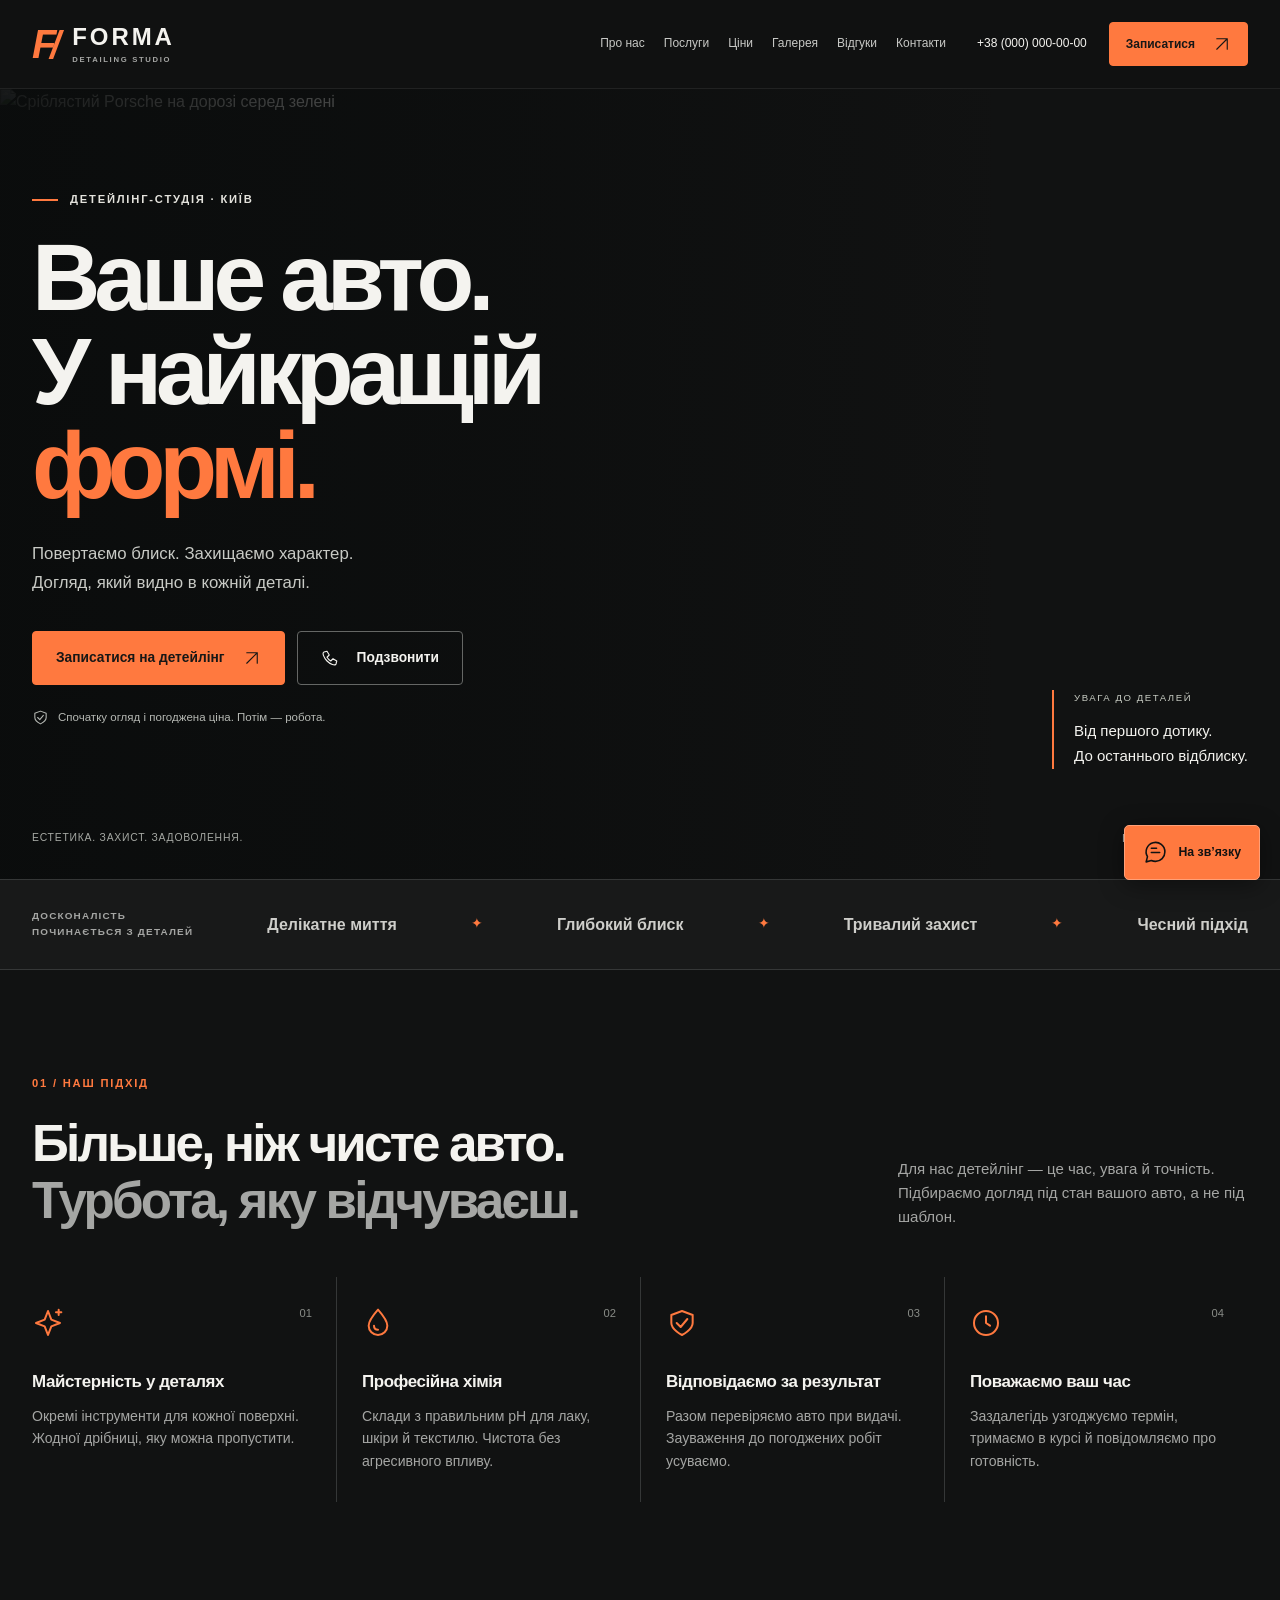
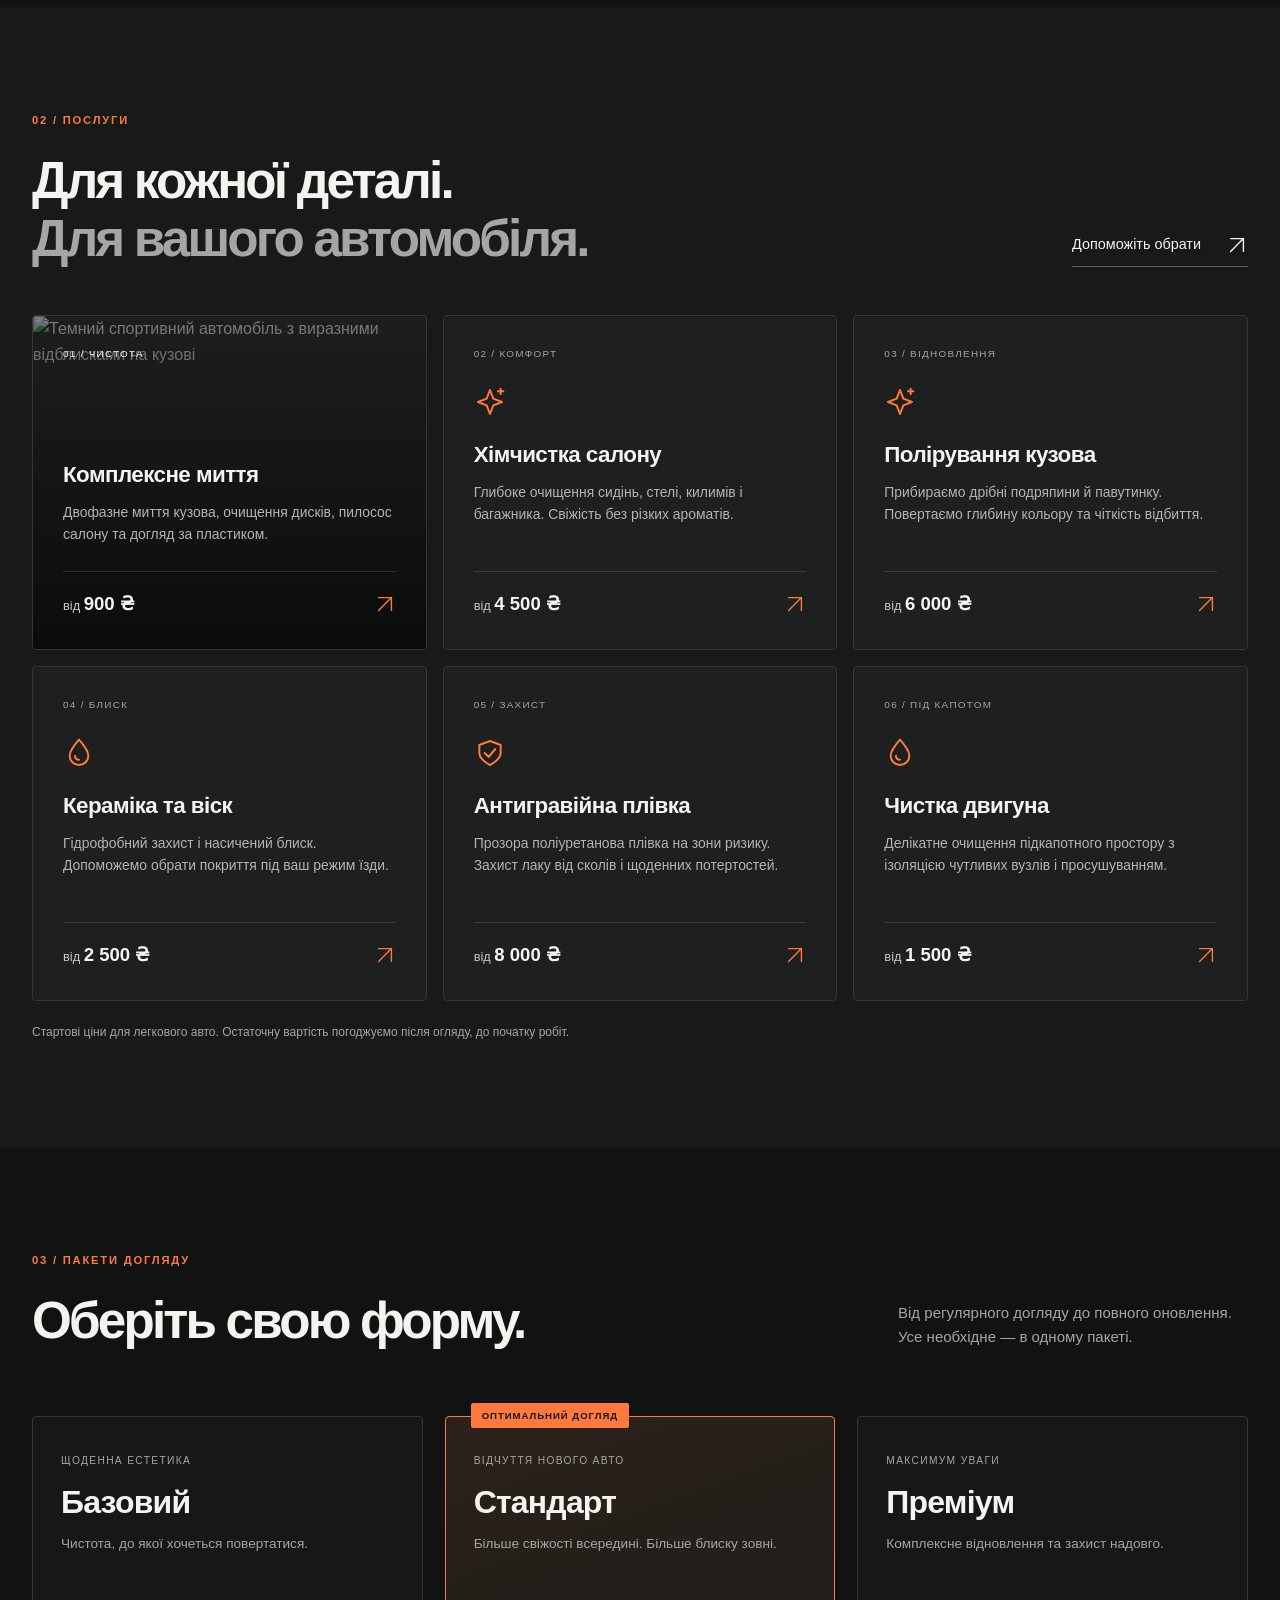
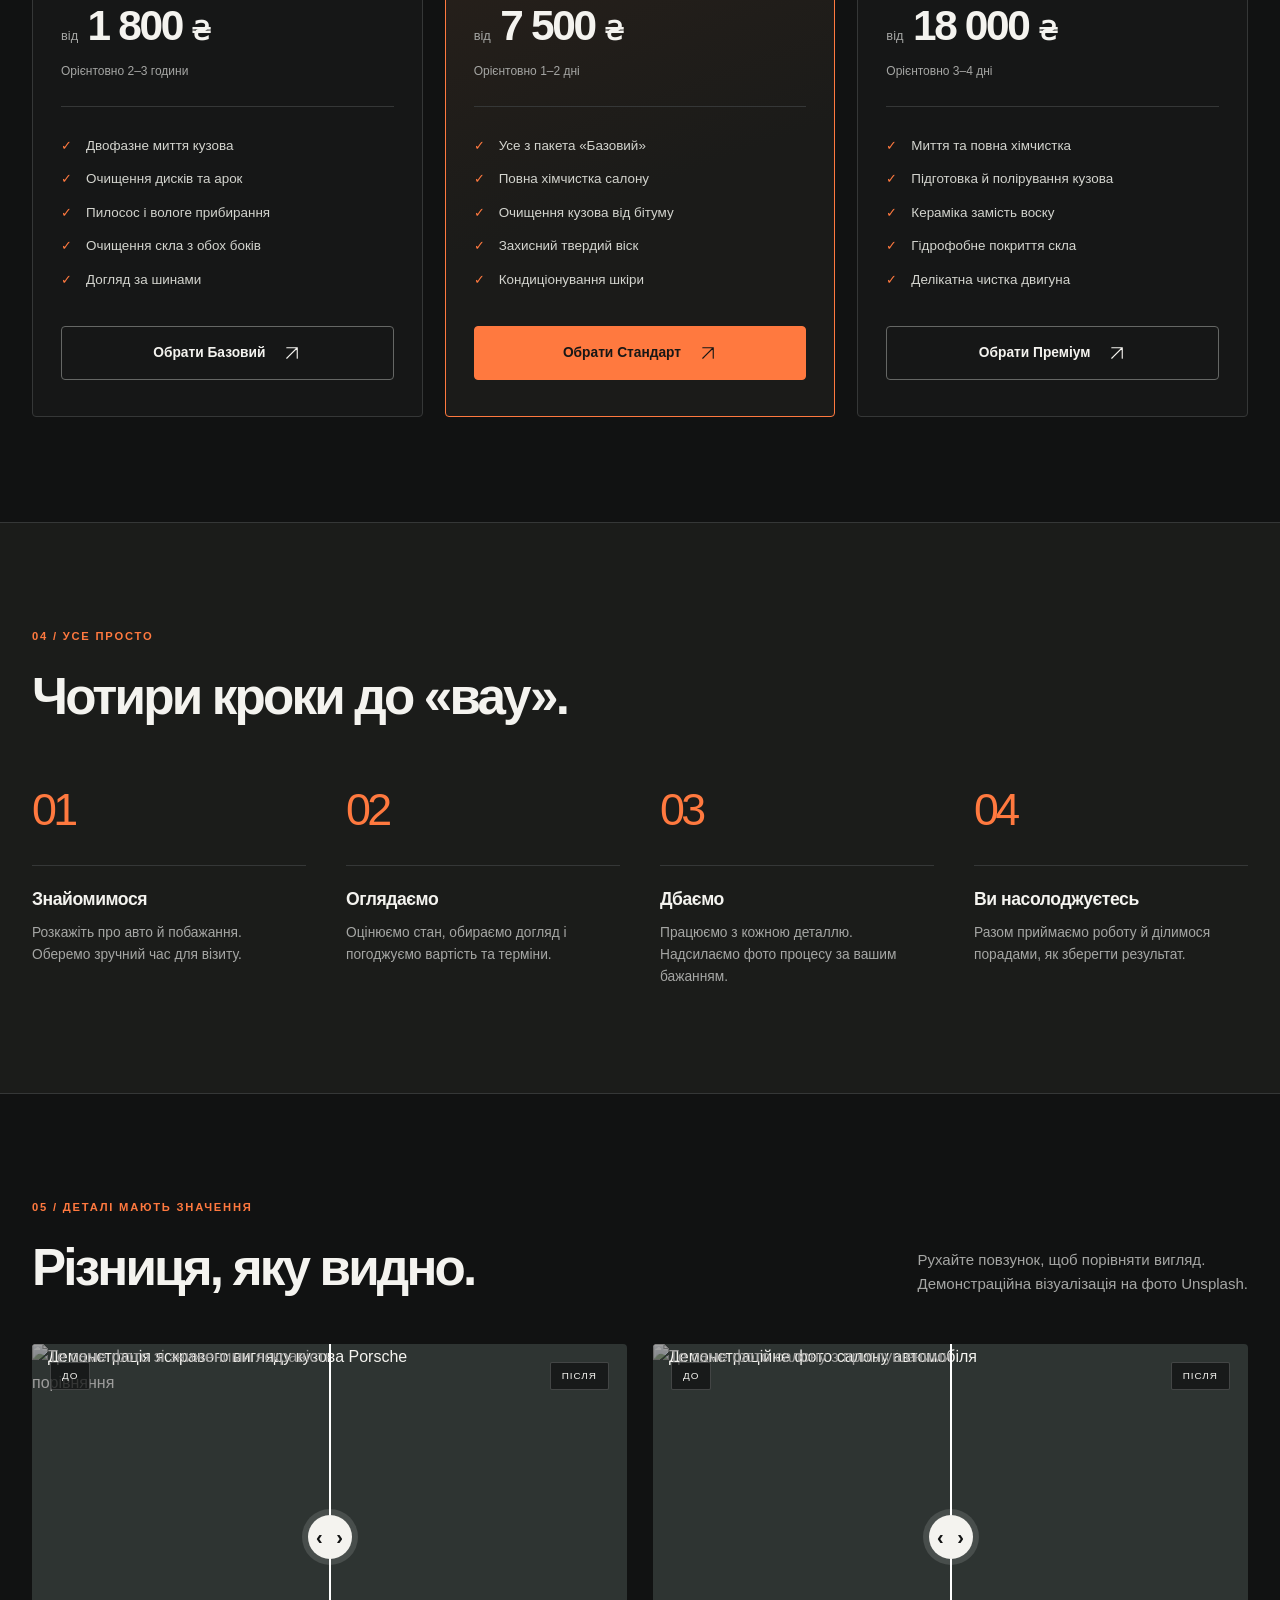
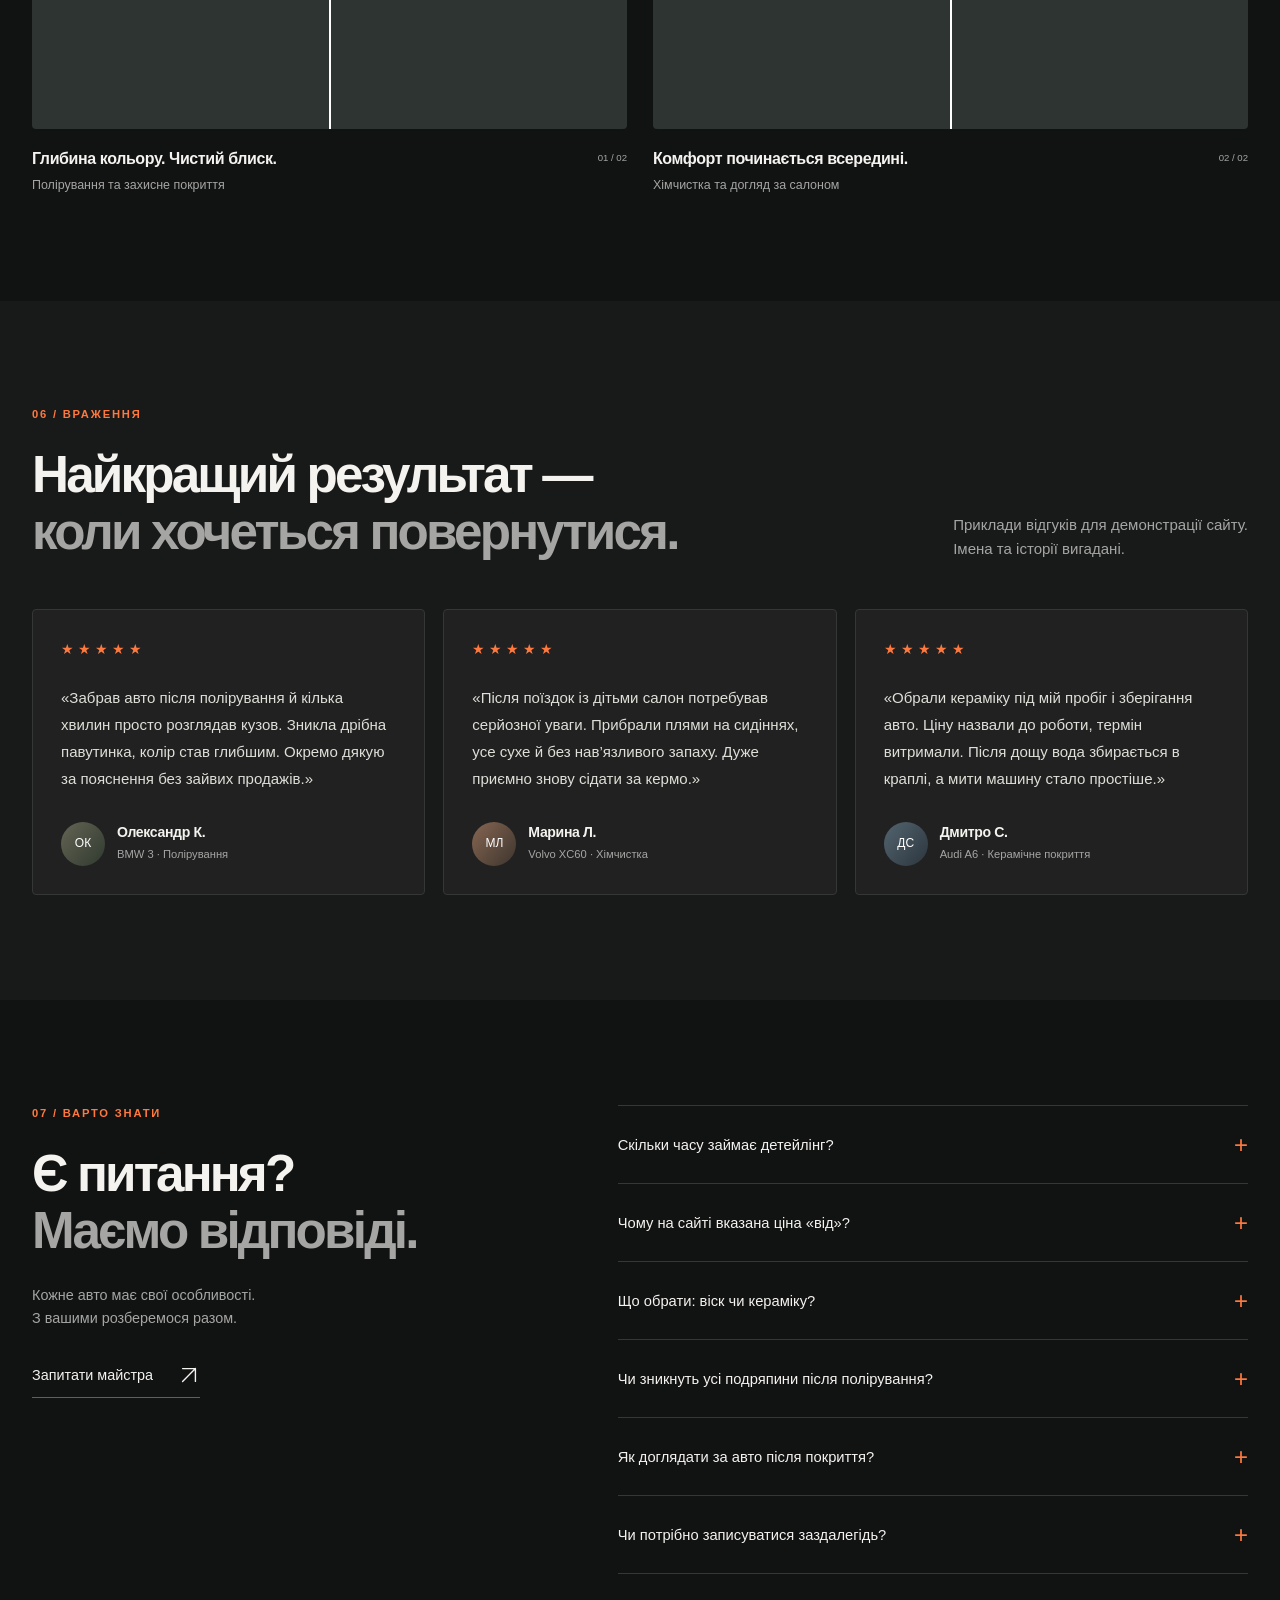
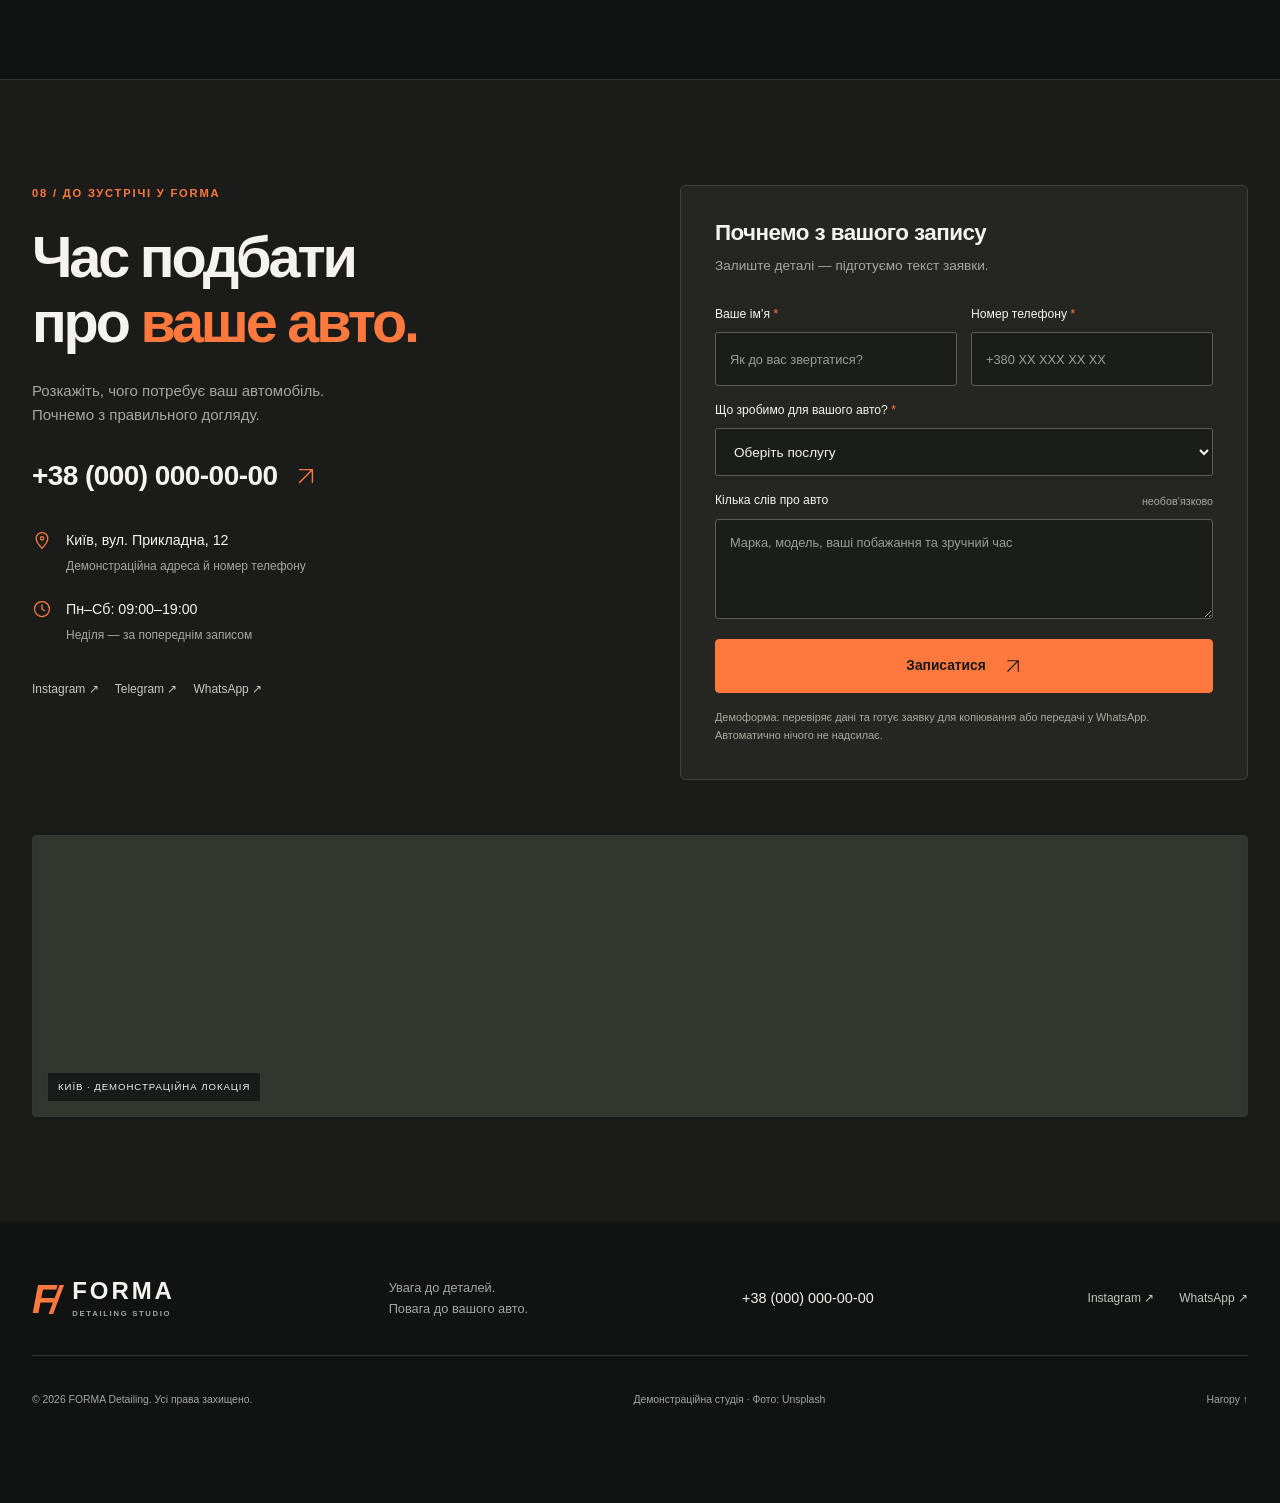
==== index.html @ 6542df84 "Add files via upload" ====
<!DOCTYPE html>
<html lang="uk">
<head>
  <meta charset="UTF-8">
  <meta name="viewport" content="width=device-width, initial-scale=1">
  <meta name="theme-color" content="#111212">
  <title>FORMA Detailing — догляд, який змінює відчуття від авто</title>
  <meta name="description" content="FORMA Detailing у Києві: комплексне миття, хімчистка, полірування, кераміка та захисна плівка. Оберіть догляд для свого авто й підготуйте заявку онлайн.">
  <meta property="og:type" content="website">
  <meta property="og:locale" content="uk_UA">
  <meta property="og:title" content="FORMA Detailing — ваше авто у найкращій формі">
  <meta property="og:description" content="Продуманий догляд. Бездоганний блиск. Детейлінг у Києві з увагою до кожної деталі.">
  <meta property="og:image" content="https://images.unsplash.com/photo-1503376780353-7e6692767b70?auto=format&fit=crop&w=1200&q=85">
  <meta property="og:image:alt" content="Спортивний автомобіль Porsche">
  <link rel="icon" href="data:image/svg+xml,%3Csvg xmlns='http://www.w3.org/2000/svg' viewBox='0 0 64 64'%3E%3Crect width='64' height='64' rx='12' fill='%23111212'/%3E%3Cpath d='M18 48V16h31v8H27v6h18v8H27v10z' fill='%23ff743d'/%3E%3C/svg%3E">
  <link rel="preconnect" href="https://images.unsplash.com">
  <link rel="stylesheet" href="style.css">
  <script src="script.js" defer></script>
</head>
<body>
  <a class="skip-link" href="#main">Перейти до вмісту</a>
  <svg class="icon-library" xmlns="http://www.w3.org/2000/svg" aria-hidden="true"><defs>
    <symbol id="i-arrow" viewBox="0 0 24 24"><path d="M5 19 19 5M5 5h14v14"/></symbol>
    <symbol id="i-phone" viewBox="0 0 24 24"><path d="m8 3 3 5-3 3a15 15 0 0 0 5 5l3-3 5 3-1 4c-1 3-8 0-12-4S1 5 4 4z"/></symbol>
    <symbol id="i-shield" viewBox="0 0 24 24"><path d="m12 3 8 3v6c0 5-8 9-8 9s-8-4-8-9V6zM8 12l3 3 5-6"/></symbol>
    <symbol id="i-spark" viewBox="0 0 24 24"><path d="m12 3 2.5 6.5L21 12l-6.5 2.5L12 21l-2.5-6.5L3 12l6.5-2.5zM20 2v4m-2-2h4"/></symbol>
    <symbol id="i-drop" viewBox="0 0 24 24"><path d="M12 2S5 10 5 14a7 7 0 0 0 14 0c0-4-7-12-7-12ZM9 14c0 2 1 3 3 3"/></symbol>
    <symbol id="i-clock" viewBox="0 0 24 24"><circle cx="12" cy="12" r="9"/><path d="M12 7v5l3 2"/></symbol>
    <symbol id="i-chat" viewBox="0 0 24 24"><path d="M21 11.5a9 9 0 0 1-9 9 10 10 0 0 1-4-.8L3 21l1.3-5a9 9 0 1 1 16.7-4.5Z"/><path d="M8 12h8m-8-4h5"/></symbol>
    <symbol id="i-pin" viewBox="0 0 24 24"><path d="M19 10c0 5-7 12-7 12S5 15 5 10a7 7 0 1 1 14 0Z"/><circle cx="12" cy="10" r="2"/></symbol>
    <symbol id="i-check" viewBox="0 0 24 24"><path d="m5 12 4 4L19 6"/></symbol>
  </defs></svg>

  <header class="header">
    <div class="container header-inner">
      <a class="logo" href="#home" aria-label="FORMA Detailing — головна"><span class="logo-mark" aria-hidden="true">F<span>/</span></span><span>FORMA<small>DETAILING STUDIO</small></span></a>
      <button class="menu-toggle" type="button" aria-expanded="false" aria-controls="navigation" aria-label="Відкрити меню"><span></span><span></span></button>
      <nav id="navigation" class="navigation" aria-label="Головна навігація">
        <a href="#about">Про нас</a><a href="#services">Послуги</a><a href="#prices">Ціни</a><a href="#gallery">Галерея</a><a href="#reviews">Відгуки</a><a href="#contacts">Контакти</a>
      </nav>
      <a class="header-phone" href="tel:+380000000000" aria-label="Подзвонити — демонстраційний номер">+38 (000) 000-00-00</a>
      <a class="button button-small header-cta" href="#contacts">Записатися <svg><use href="#i-arrow"/></svg></a>
    </div>
  </header>

  <main id="main">
    <section class="hero" id="home" aria-labelledby="hero-title">
      <img class="hero-image" src="https://images.unsplash.com/photo-1503376780353-7e6692767b70?auto=format&fit=crop&w=2200&q=85" alt="Сріблястий Porsche на дорозі серед зелені" width="2200" height="1467" fetchpriority="high">
      <div class="hero-shade"></div>
      <div class="container hero-content">
        <p class="eyebrow"><span class="orange-line"></span> ДЕТЕЙЛІНГ-СТУДІЯ · КИЇВ</p>
        <h1 id="hero-title">Ваше авто.<br>У найкращій<br><span>формі.</span></h1>
        <p class="hero-description">Повертаємо блиск. Захищаємо характер.<br>Догляд, який видно в кожній деталі.</p>
        <div class="hero-actions"><a class="button" href="#contacts">Записатися на детейлінг <svg><use href="#i-arrow"/></svg></a><a class="button button-outline" href="tel:+380000000000"><svg><use href="#i-phone"/></svg> Подзвонити</a></div>
        <p class="hero-note"><svg><use href="#i-shield"/></svg> Спочатку огляд і погоджена ціна. Потім — робота.</p>
      </div>
      <div class="hero-caption"><span>УВАГА ДО ДЕТАЛЕЙ</span><strong>Від першого дотику.<br>До останнього відблиску.</strong></div>
      <div class="container hero-bottom"><span>ЕСТЕТИКА. ЗАХИСТ. ЗАДОВОЛЕННЯ.</span><a href="#about">Відкрийте FORMA <span aria-hidden="true">↓</span></a></div>
    </section>

    <div class="trust-strip"><div class="container trust-inner"><span>ДОСКОНАЛІСТЬ<br>ПОЧИНАЄТЬСЯ З ДЕТАЛЕЙ</span><p>Делікатне миття</p><i aria-hidden="true">✦</i><p>Глибокий блиск</p><i aria-hidden="true">✦</i><p>Тривалий захист</p><i aria-hidden="true">✦</i><p>Чесний підхід</p></div></div>

    <section class="section container" id="about" aria-labelledby="about-title">
      <div class="section-heading reveal"><div><p class="eyebrow">01 / НАШ ПІДХІД</p><h2 id="about-title">Більше, ніж чисте авто.<br><span class="muted">Турбота, яку відчуваєш.</span></h2></div><p class="heading-description">Для нас детейлінг — це час, увага й точність. Підбираємо догляд під стан вашого авто, а не під шаблон.</p></div>
      <div class="benefits">
        <article class="benefit reveal"><svg class="feature-icon"><use href="#i-spark"/></svg><h3>Майстерність у деталях</h3><p>Окремі інструменти для кожної поверхні. Жодної дрібниці, яку можна пропустити.</p><span class="card-number">01</span></article>
        <article class="benefit reveal"><svg class="feature-icon"><use href="#i-drop"/></svg><h3>Професійна хімія</h3><p>Склади з правильним pH для лаку, шкіри й текстилю. Чистота без агресивного впливу.</p><span class="card-number">02</span></article>
        <article class="benefit reveal"><svg class="feature-icon"><use href="#i-shield"/></svg><h3>Відповідаємо за результат</h3><p>Разом перевіряємо авто при видачі. Зауваження до погоджених робіт усуваємо.</p><span class="card-number">03</span></article>
        <article class="benefit reveal"><svg class="feature-icon"><use href="#i-clock"/></svg><h3>Поважаємо ваш час</h3><p>Заздалегідь узгоджуємо термін, тримаємо в курсі й повідомляємо про готовність.</p><span class="card-number">04</span></article>
      </div>
    </section>

    <section class="section section-surface" id="services" aria-labelledby="services-title"><div class="container">
      <div class="section-heading reveal"><div><p class="eyebrow">02 / ПОСЛУГИ</p><h2 id="services-title">Для кожної деталі.<br><span class="muted">Для вашого автомобіля.</span></h2></div><a class="text-link" href="#contacts">Допоможіть обрати <svg><use href="#i-arrow"/></svg></a></div>
      <div class="services-grid">
        <article class="service-card service-featured reveal"><img src="https://images.unsplash.com/photo-1492144534655-ae79c964c9d7?auto=format&fit=crop&w=1000&q=80" alt="Темний спортивний автомобіль з виразними відблисками на кузові" width="1000" height="700" loading="lazy"><div class="service-content"><span class="service-index">01 / ЧИСТОТА</span><h3>Комплексне миття</h3><p>Двофазне миття кузова, очищення дисків, пилосос салону та догляд за пластиком.</p><a href="#contacts" data-service="Комплексне миття"><span>від <strong>900 ₴</strong></span><svg><use href="#i-arrow"/></svg><span class="sr-only"> — записатися на комплексне миття</span></a></div></article>
        <article class="service-card reveal"><span class="service-index">02 / КОМФОРТ</span><svg class="service-icon"><use href="#i-spark"/></svg><h3>Хімчистка салону</h3><p>Глибоке очищення сидінь, стелі, килимів і багажника. Свіжість без різких ароматів.</p><a href="#contacts" data-service="Хімчистка салону"><span>від <strong>4 500 ₴</strong></span><svg><use href="#i-arrow"/></svg><span class="sr-only"> — записатися на хімчистку</span></a></article>
        <article class="service-card reveal"><span class="service-index">03 / ВІДНОВЛЕННЯ</span><svg class="service-icon"><use href="#i-spark"/></svg><h3>Полірування кузова</h3><p>Прибираємо дрібні подряпини й павутинку. Повертаємо глибину кольору та чіткість відбиття.</p><a href="#contacts" data-service="Полірування кузова"><span>від <strong>6 000 ₴</strong></span><svg><use href="#i-arrow"/></svg><span class="sr-only"> — записатися на полірування</span></a></article>
        <article class="service-card reveal"><span class="service-index">04 / БЛИСК</span><svg class="service-icon"><use href="#i-drop"/></svg><h3>Кераміка та віск</h3><p>Гідрофобний захист і насичений блиск. Допоможемо обрати покриття під ваш режим їзди.</p><a href="#contacts" data-service="Кераміка та віск"><span>від <strong>2 500 ₴</strong></span><svg><use href="#i-arrow"/></svg><span class="sr-only"> — записатися на захисне покриття</span></a></article>
        <article class="service-card reveal"><span class="service-index">05 / ЗАХИСТ</span><svg class="service-icon"><use href="#i-shield"/></svg><h3>Антигравійна плівка</h3><p>Прозора поліуретанова плівка на зони ризику. Захист лаку від сколів і щоденних потертостей.</p><a href="#contacts" data-service="Антигравійна плівка"><span>від <strong>8 000 ₴</strong></span><svg><use href="#i-arrow"/></svg><span class="sr-only"> — записатися на обклеювання плівкою</span></a></article>
        <article class="service-card reveal"><span class="service-index">06 / ПІД КАПОТОМ</span><svg class="service-icon"><use href="#i-drop"/></svg><h3>Чистка двигуна</h3><p>Делікатне очищення підкапотного простору з ізоляцією чутливих вузлів і просушуванням.</p><a href="#contacts" data-service="Чистка двигуна"><span>від <strong>1 500 ₴</strong></span><svg><use href="#i-arrow"/></svg><span class="sr-only"> — записатися на чистку двигуна</span></a></article>
      </div><p class="section-note">Стартові ціни для легкового авто. Остаточну вартість погоджуємо після огляду, до початку робіт.</p>
    </div></section>

    <section class="section container" id="prices" aria-labelledby="prices-title">
      <div class="section-heading reveal"><div><p class="eyebrow">03 / ПАКЕТИ ДОГЛЯДУ</p><h2 id="prices-title">Оберіть свою форму.</h2></div><p class="heading-description">Від регулярного догляду до повного оновлення. Усе необхідне — в одному пакеті.</p></div>
      <div class="pricing-grid">
        <article class="price-card reveal"><span class="package-label">ЩОДЕННА ЕСТЕТИКА</span><h3>Базовий</h3><p>Чистота, до якої хочеться повертатися.</p><div class="price"><small>від</small> 1 800 <span>₴</span></div><span class="duration">Орієнтовно 2–3 години</span><ul class="check-list"><li>Двофазне миття кузова</li><li>Очищення дисків та арок</li><li>Пилосос і вологе прибирання</li><li>Очищення скла з обох боків</li><li>Догляд за шинами</li></ul><a href="#contacts" class="button button-outline" data-service="Пакет Базовий">Обрати Базовий <svg><use href="#i-arrow"/></svg></a></article>
        <article class="price-card recommended reveal"><span class="popular">ОПТИМАЛЬНИЙ ДОГЛЯД</span><span class="package-label">ВІДЧУТТЯ НОВОГО АВТО</span><h3>Стандарт</h3><p>Більше свіжості всередині. Більше блиску зовні.</p><div class="price"><small>від</small> 7 500 <span>₴</span></div><span class="duration">Орієнтовно 1–2 дні</span><ul class="check-list"><li>Усе з пакета «Базовий»</li><li>Повна хімчистка салону</li><li>Очищення кузова від бітуму</li><li>Захисний твердий віск</li><li>Кондиціонування шкіри</li></ul><a href="#contacts" class="button" data-service="Пакет Стандарт">Обрати Стандарт <svg><use href="#i-arrow"/></svg></a></article>
        <article class="price-card reveal"><span class="package-label">МАКСИМУМ УВАГИ</span><h3>Преміум</h3><p>Комплексне відновлення та захист надовго.</p><div class="price"><small>від</small> 18 000 <span>₴</span></div><span class="duration">Орієнтовно 3–4 дні</span><ul class="check-list"><li>Миття та повна хімчистка</li><li>Підготовка й полірування кузова</li><li>Кераміка замість воску</li><li>Гідрофобне покриття скла</li><li>Делікатна чистка двигуна</li></ul><a href="#contacts" class="button button-outline" data-service="Пакет Преміум">Обрати Преміум <svg><use href="#i-arrow"/></svg></a></article>
      </div>
    </section>

    <section class="process-section section" aria-labelledby="process-title"><div class="container"><div class="section-heading reveal"><div><p class="eyebrow">04 / УСЕ ПРОСТО</p><h2 id="process-title">Чотири кроки до «вау».</h2></div></div><ol class="process-grid"><li class="reveal"><span>01</span><h3>Знайомимося</h3><p>Розкажіть про авто й побажання. Оберемо зручний час для візиту.</p></li><li class="reveal"><span>02</span><h3>Оглядаємо</h3><p>Оцінюємо стан, обираємо догляд і погоджуємо вартість та терміни.</p></li><li class="reveal"><span>03</span><h3>Дбаємо</h3><p>Працюємо з кожною деталлю. Надсилаємо фото процесу за вашим бажанням.</p></li><li class="reveal"><span>04</span><h3>Ви насолоджуєтесь</h3><p>Разом приймаємо роботу й ділимося порадами, як зберегти результат.</p></li></ol></div></section>

    <section class="section container" id="gallery" aria-labelledby="gallery-title">
      <div class="section-heading reveal"><div><p class="eyebrow">05 / ДЕТАЛІ МАЮТЬ ЗНАЧЕННЯ</p><h2 id="gallery-title">Різниця, яку видно.</h2></div><p class="heading-description">Рухайте повзунок, щоб порівняти вигляд.<br>Демонстраційна візуалізація на фото Unsplash.</p></div>
      <div class="gallery-grid">
        <figure class="gallery-card reveal"><div class="comparison" style="--position:50%"><img src="https://images.unsplash.com/photo-1503376780353-7e6692767b70?auto=format&fit=crop&w=1000&q=80" alt="Демонстрація яскравого вигляду кузова Porsche" width="1000" height="680" loading="lazy"><div class="before-layer"><img src="https://images.unsplash.com/photo-1503376780353-7e6692767b70?auto=format&fit=crop&w=1000&q=80" alt="Те саме фото зі зниженими яскравістю й насиченістю для ілюстрації порівняння" width="1000" height="680" loading="lazy"></div><span class="compare-label before-label">ДО</span><span class="compare-label after-label">ПІСЛЯ</span><span class="compare-handle" aria-hidden="true"><b>‹ ›</b></span><input type="range" min="0" max="100" value="50" aria-label="Порівняти демонстрацію до та після полірування"></div><figcaption><div><h3>Глибина кольору. Чистий блиск.</h3><p>Полірування та захисне покриття</p></div><span>01 / 02</span></figcaption></figure>
        <figure class="gallery-card reveal"><div class="comparison" style="--position:50%"><img src="https://images.unsplash.com/photo-1507136566006-cfc505b114fc?auto=format&fit=crop&w=1000&q=80" alt="Демонстраційне фото салону автомобіля" width="1000" height="680" loading="lazy"><div class="before-layer"><img src="https://images.unsplash.com/photo-1507136566006-cfc505b114fc?auto=format&fit=crop&w=1000&q=80" alt="Те саме фото салону з приглушеними кольорами для демонстрації" width="1000" height="680" loading="lazy"></div><span class="compare-label before-label">ДО</span><span class="compare-label after-label">ПІСЛЯ</span><span class="compare-handle" aria-hidden="true"><b>‹ ›</b></span><input type="range" min="0" max="100" value="50" aria-label="Порівняти демонстрацію до та після догляду за салоном"></div><figcaption><div><h3>Комфорт починається всередині.</h3><p>Хімчистка та догляд за салоном</p></div><span>02 / 02</span></figcaption></figure>
      </div>
    </section>

    <section class="section section-surface" id="reviews" aria-labelledby="reviews-title"><div class="container"><div class="section-heading reveal"><div><p class="eyebrow">06 / ВРАЖЕННЯ</p><h2 id="reviews-title">Найкращий результат —<br><span class="muted">коли хочеться повернутися.</span></h2></div><p class="heading-description">Приклади відгуків для демонстрації сайту.<br>Імена та історії вигадані.</p></div><div class="reviews-grid">
      <article class="review-card reveal"><span class="stars" aria-label="5 із 5 зірок">★★★★★</span><blockquote>«Забрав авто після полірування й кілька хвилин просто розглядав кузов. Зникла дрібна павутинка, колір став глибшим. Окремо дякую за пояснення без зайвих продажів.»</blockquote><div class="review-author"><span class="avatar" role="img" aria-label="Фото-заглушка Олександра">ОК</span><div><h3>Олександр К.</h3><p>BMW 3 · Полірування</p></div></div></article>
      <article class="review-card reveal"><span class="stars" aria-label="5 із 5 зірок">★★★★★</span><blockquote>«Після поїздок із дітьми салон потребував серйозної уваги. Прибрали плями на сидіннях, усе сухе й без нав’язливого запаху. Дуже приємно знову сідати за кермо.»</blockquote><div class="review-author"><span class="avatar avatar-light" role="img" aria-label="Фото-заглушка Марини">МЛ</span><div><h3>Марина Л.</h3><p>Volvo XC60 · Хімчистка</p></div></div></article>
      <article class="review-card reveal"><span class="stars" aria-label="5 із 5 зірок">★★★★★</span><blockquote>«Обрали кераміку під мій пробіг і зберігання авто. Ціну назвали до роботи, термін витримали. Після дощу вода збирається в краплі, а мити машину стало простіше.»</blockquote><div class="review-author"><span class="avatar avatar-dark" role="img" aria-label="Фото-заглушка Дмитра">ДС</span><div><h3>Дмитро С.</h3><p>Audi A6 · Керамічне покриття</p></div></div></article>
    </div></div></section>

    <section class="section container faq-layout" id="faq" aria-labelledby="faq-title"><div class="reveal"><p class="eyebrow">07 / ВАРТО ЗНАТИ</p><h2 id="faq-title">Є питання?<br><span class="muted">Маємо відповіді.</span></h2><p class="faq-intro">Кожне авто має свої особливості.<br>З вашими розберемося разом.</p><a class="text-link" href="#contacts">Запитати майстра <svg><use href="#i-arrow"/></svg></a></div><div class="faq-list reveal">
      <details><summary>Скільки часу займає детейлінг?<span aria-hidden="true">+</span></summary><p>Комплексне миття — приблизно 2–3 години, хімчистка з просушуванням — 1–2 дні. Полірування й захист можуть зайняти 2–4 дні. Точний термін називаємо після огляду.</p></details>
      <details><summary>Чому на сайті вказана ціна «від»?<span aria-hidden="true">+</span></summary><p>Вартість залежить від розміру авто, стану поверхонь і обсягу підготовки. Перед роботою проводимо огляд та погоджуємо повну суму. Додаткові роботи — лише з вашої згоди.</p></details>
      <details><summary>Що обрати: віск чи кераміку?<span aria-hidden="true">+</span></summary><p>Віск підходить для доступного сезонного догляду. Кераміка потребує ретельнішої підготовки й розрахована на триваліший захист. Вибір залежить від умов експлуатації та вашого бюджету.</p></details>
      <details><summary>Чи зникнуть усі подряпини після полірування?<span aria-hidden="true">+</span></summary><p>Полірування допомагає прибрати дрібні дефекти в межах лакового шару. Глибокі подряпини до фарби або ґрунту повністю не зникають. Перед початком вимірюємо товщину покриття й пояснюємо очікуваний результат.</p></details>
      <details><summary>Як доглядати за авто після покриття?<span aria-hidden="true">+</span></summary><p>Після нанесення ви отримаєте рекомендації для обраного складу: час до першого миття, відповідну хімію та інтервали догляду. До повного затвердіння уникайте агресивних засобів.</p></details>
      <details><summary>Чи потрібно записуватися заздалегідь?<span aria-hidden="true">+</span></summary><p>Так. Запис дозволяє виділити достатньо часу на ваш автомобіль. Залиште побажання у формі або зателефонуйте, щоб узгодити послугу та вільний час.</p></details>
    </div></section>

    <section class="section contact-section" id="contacts" aria-labelledby="contacts-title"><div class="container contact-grid"><div class="contact-info reveal"><p class="eyebrow">08 / ДО ЗУСТРІЧІ У FORMA</p><h2 id="contacts-title">Час подбати<br>про <span>ваше авто.</span></h2><p class="contact-lead">Розкажіть, чого потребує ваш автомобіль.<br>Почнемо з правильного догляду.</p><a class="contact-phone" href="tel:+380000000000">+38 (000) 000-00-00 <svg><use href="#i-arrow"/></svg></a><div class="contact-detail"><svg><use href="#i-pin"/></svg><div><strong>Київ, вул. Прикладна, 12</strong><p>Демонстраційна адреса й номер телефону</p></div></div><div class="contact-detail"><svg><use href="#i-clock"/></svg><div><strong>Пн–Сб: 09:00–19:00</strong><p>Неділя — за попереднім записом</p></div></div><div class="socials" aria-label="Соціальні мережі"><a href="https://www.instagram.com/" target="_blank" rel="noopener noreferrer" aria-label="Відкрити Instagram — демопосилання">Instagram ↗</a><a href="https://t.me/share/url?url=&amp;text=%D0%92%D1%96%D1%82%D0%B0%D1%8E!%20%D0%A5%D0%BE%D1%87%D1%83%20%D0%B7%D0%B0%D0%BF%D0%B8%D1%81%D0%B0%D1%82%D0%B8%D1%81%D1%8F%20%D0%BD%D0%B0%20%D0%B4%D0%B5%D1%82%D0%B5%D0%B9%D0%BB%D1%96%D0%BD%D0%B3." target="_blank" rel="noopener noreferrer">Telegram ↗</a><a href="https://wa.me/?text=%D0%92%D1%96%D1%82%D0%B0%D1%8E!%20%D0%A5%D0%BE%D1%87%D1%83%20%D0%B7%D0%B0%D0%BF%D0%B8%D1%81%D0%B0%D1%82%D0%B8%D1%81%D1%8F%20%D0%BD%D0%B0%20%D0%B4%D0%B5%D1%82%D0%B5%D0%B9%D0%BB%D1%96%D0%BD%D0%B3." target="_blank" rel="noopener noreferrer">WhatsApp ↗</a></div></div>
      <form class="booking-form reveal" id="booking-form" novalidate><h3>Почнемо з вашого запису</h3><p>Залиште деталі — підготуємо текст заявки.</p><div id="form-errors" class="error-summary" tabindex="-1" hidden></div><div class="form-row"><div class="field"><label for="name">Ваше ім’я <span>*</span></label><input id="name" name="name" autocomplete="given-name" placeholder="Як до вас звертатися?" required minlength="2" maxlength="80" aria-describedby="name-error"><span class="field-error" id="name-error"></span></div><div class="field"><label for="phone">Номер телефону <span>*</span></label><input type="tel" id="phone" name="phone" autocomplete="tel" inputmode="tel" placeholder="+380 XX XXX XX XX" required maxlength="24" aria-describedby="phone-error"><span class="field-error" id="phone-error"></span></div></div><div class="field"><label for="service">Що зробимо для вашого авто? <span>*</span></label><select id="service" name="service" required aria-describedby="service-error"><option value="">Оберіть послугу</option>Комплексне миття</option><option>Хімчистка салону</option><option>Полірування кузова</option><option>Кераміка та віск</option><option>Антигравійна плівка</option><option>Чистка двигуна</option><option>Пакет Базовий</option><option>Пакет Стандарт</option><option>Пакет Преміум</option><option>Потрібна консультація</option></select><span class="field-error" id="service-error"></span></div><div class="field"><label for="comment">Кілька слів про авто <span class="optional">необов’язково</span></label><textarea id="comment" name="comment" rows="3" maxlength="1500" placeholder="Марка, модель, ваші побажання та зручний час"></textarea></div><button class="button" type="submit">Записатися <svg><use href="#i-arrow"/></svg></button><p class="form-note">Демоформа: перевіряє дані та готує заявку для копіювання або передачі у WhatsApp. Автоматично нічого не надсилає.</p><noscript><p class="field-error">Для перевірки форми увімкніть JavaScript у браузері.</p></noscript></form>
      <div class="map-wrap"><iframe title="Демонстраційна мапа: центр Києва, не фактична адреса студії" src="https://maps.google.com/maps?q=Kyiv%20Ukraine&amp;t=&amp;z=12&amp;ie=UTF8&amp;iwloc=&amp;output=embed" width="1200" height="300" loading="lazy" referrerpolicy="no-referrer-when-downgrade" allowfullscreen></iframe><span class="map-caption">КИЇВ · ДЕМОНСТРАЦІЙНА ЛОКАЦІЯ</span></div>
    </div></section>
  </main>

  <footer class="footer"><div class="container footer-main"><a class="logo" href="#home" aria-label="FORMA — повернутися нагору"><span class="logo-mark" aria-hidden="true">F<span>/</span></span><span>FORMA<small>DETAILING STUDIO</small></span></a><p>Увага до деталей.<br>Повага до вашого авто.</p><a href="tel:+380000000000">+38 (000) 000-00-00</a><div class="socials"><a href="https://www.instagram.com/" target="_blank" rel="noopener noreferrer">Instagram ↗</a><a href="https://wa.me/?text=FORMA%20Detailing" target="_blank" rel="noopener noreferrer">WhatsApp ↗</a></div></div><div class="container footer-bottom"><span>© <span id="year">2026</span> FORMA Detailing. Усі права захищено.</span><span>Демонстраційна студія · Фото: Unsplash</span><a href="#home">Нагору ↑</a></div></footer>
  <a class="floating-contact" href="https://wa.me/?text=%D0%92%D1%96%D1%82%D0%B0%D1%8E!%20%D0%A6%D1%96%D0%BA%D0%B0%D0%B2%D0%B8%D1%82%D1%8C%20%D0%B4%D0%B5%D1%82%D0%B5%D0%B9%D0%BB%D1%96%D0%BD%D0%B3." target="_blank" rel="noopener noreferrer" aria-label="Відкрити WhatsApp та обрати контакт для повідомлення"><svg><use href="#i-chat"/></svg><span>На зв’язку</span></a>

  <dialog id="booking-dialog" aria-labelledby="dialog-title" aria-describedby="dialog-description"><button class="dialog-close" type="button" aria-label="Закрити вікно">×</button><svg class="dialog-icon"><use href="#i-check"/></svg><p class="eyebrow">НАСТУПНИЙ КРОК</p><h2 id="dialog-title">Ваша заявка готова.</h2><p id="dialog-description">Це чернетка, її ще не надіслано. Скопіюйте текст або відкрийте WhatsApp й оберіть контакт студії. Час запису потрібно погодити з майстром.</p><label class="sr-only" for="booking-draft">Текст заявки</label><textarea id="booking-draft" readonly rows="7"></textarea><div class="dialog-actions"><button class="button button-outline" id="copy-booking" type="button">Скопіювати</button><a class="button" id="share-booking" target="_blank" rel="noopener noreferrer">У WhatsApp <svg><use href="#i-arrow"/></svg></a></div><p id="copy-status" role="status" aria-live="polite"></p></dialog>
</body>
</html>
---- style.css ----
:root{color-scheme:dark;--bg:#111212;--surface:#181919;--card:#1e1f1f;--text:#f4f3ef;--muted:#a5a6a4;--line:#353737;--accent:#ff793f;--accent-hover:#ff955f;--error:#ffafa0;--radius:4px;--container:1280px}
*{box-sizing:border-box}html{scroll-behavior:smooth;scroll-padding-top:100px}body{margin:0;background:var(--bg);color:var(--text);font-family:Arial,Helvetica,sans-serif;font-size:16px;line-height:1.6}body.menu-open{overflow:hidden}a{color:inherit;text-decoration:none}button,input,select,textarea{font:inherit}button,a,input,select,textarea,summary{-webkit-tap-highlight-color:transparent}button,summary,select{cursor:pointer}button{color:inherit}img{display:block;max-width:100%;object-fit:cover}svg{width:22px;height:22px;fill:none;stroke:currentColor;stroke-width:1.5;stroke-linecap:round;stroke-linejoin:round;flex-shrink:0}a,button{touch-action:manipulation}button,a{transition:background .2s,color .2s,border-color .2s,transform .2s}a:focus-visible,button:focus-visible,summary:focus-visible,input:focus-visible,select:focus-visible,textarea:focus-visible,[tabindex="-1"]:focus-visible{outline:2px solid var(--accent);outline-offset:5px}::selection{background:var(--accent);color:var(--bg)}h1,h2,h3,p,figure{margin:0}h1,h2,h3{line-height:1.12}h2{font-size:clamp(2rem,4vw,3.35rem);font-weight:600;letter-spacing:-.055em}h3{font-size:1.25rem;letter-spacing:-.025em}.container{width:min(var(--container),calc(100% - 40px));margin-inline:auto}.section{padding-block:76px}.section-surface{background:var(--surface)}.muted{color:var(--muted)}.eyebrow{font-size:.7rem;font-weight:700;letter-spacing:.16em;line-height:1.6;color:var(--accent);margin-bottom:22px}.section-heading{display:flex;flex-direction:column;gap:24px;margin-bottom:38px}.heading-description{max-width:350px;color:var(--muted);font-size:.94rem}.button{display:inline-flex;align-items:center;justify-content:center;gap:18px;min-height:54px;padding:15px 23px;border:1px solid var(--accent);border-radius:var(--radius);background:var(--accent);color:#171716;font-weight:700;font-size:.86rem;line-height:1.35;cursor:pointer}.button:hover{background:var(--accent-hover);border-color:var(--accent-hover)}.button:active{transform:translateY(1px)}.button svg{width:18px;height:18px}.button-outline{background:transparent;color:var(--text);border-color:#656765}.button-outline:hover{background:#ffffff0d;border-color:var(--text)}.button-small{min-height:44px;padding:11px 16px;font-size:.75rem}.text-link{display:inline-flex;align-items:center;gap:25px;min-height:44px;font-size:.9rem;border-bottom:1px solid #60615e;width:fit-content}.text-link:hover{color:var(--accent);border-color:var(--accent)}.sr-only,.icon-library{position:absolute;width:1px;height:1px;overflow:hidden;clip-path:inset(50%);white-space:nowrap}.skip-link{position:fixed;top:8px;left:12px;transform:translateY(-150%);z-index:100;background:var(--accent);color:var(--bg);padding:12px 20px}.skip-link:focus{transform:none}
.header{position:sticky;top:0;z-index:30;background:rgba(17,18,18,.97);border-bottom:1px solid #ffffff12}.header-inner{height:76px;display:flex;align-items:center;gap:24px}.logo{display:inline-flex;align-items:center;gap:11px;flex-shrink:0;min-height:44px;font-size:1.5rem;font-weight:800;letter-spacing:.12em;line-height:1}.logo small{display:block;font-size:.48rem;letter-spacing:.22em;margin-top:7px;color:var(--muted)}.logo-mark{font-size:2.5rem;letter-spacing:-.16em;font-style:italic;line-height:1;color:var(--accent);padding-right:7px}.logo-mark span{font-size:2.4rem}.menu-toggle{display:none;margin-left:auto;border:1px solid var(--line);background:none;width:44px;height:44px;padding:11px}.menu-toggle span{display:block;height:1px;background:var(--text);margin:6px 0;transition:transform .2s}.header-phone,.header-cta{display:none}.navigation{display:flex;gap:8px;flex-wrap:wrap;font-size:.8rem}.navigation a{padding:10px 8px;min-height:44px;display:flex;align-items:center;color:#c7c8c5}.navigation a:hover{color:var(--accent)}.js .menu-toggle{display:block}.js .navigation{display:none;position:fixed;inset:76px 0 0;padding:32px 24px;background:var(--bg);overflow:auto;align-content:start;gap:5px}.js .navigation.is-open{display:grid}.js .navigation a{font-size:1.5rem;padding:15px 8px;border-bottom:1px solid var(--line)}.menu-toggle[aria-expanded=true] span:first-child{transform:translateY(3.5px) rotate(45deg)}.menu-toggle[aria-expanded=true] span:last-child{transform:translateY(-3.5px) rotate(-45deg)}
.hero{position:relative;isolation:isolate;min-height:710px;display:flex;flex-direction:column;justify-content:center;overflow:hidden}.hero-image,.hero-shade{position:absolute;inset:0;width:100%;height:100%;z-index:-2}.hero-image{object-position:63% center;filter:brightness(.75) saturate(.55)}.hero-shade{z-index:-1;background:linear-gradient(90deg,rgba(10,12,12,.92),rgba(10,12,12,.56) 65%,rgba(10,12,12,.24)),linear-gradient(0deg,#111212 0%,transparent 30%)}.hero-content{padding-block:65px 100px}.hero .eyebrow{display:flex;align-items:center;gap:12px;font-size:.65rem;color:#e3e2dc}.orange-line{height:2px;width:26px;background:var(--accent)}h1{font-size:clamp(3.6rem,7.4vw,6.9rem);font-weight:700;line-height:.99;letter-spacing:-.065em;max-width:800px}h1 span{color:var(--accent)}.hero-description{margin-top:28px;color:#c8cac5;font-size:1rem;line-height:1.7}.hero-actions{display:flex;flex-wrap:wrap;gap:12px;margin-top:30px}.hero-note{display:flex;align-items:center;gap:9px;font-size:.72rem;color:#b6b9b4;margin-top:23px;max-width:440px}.hero-note svg{width:17px;height:17px}.hero-caption{display:none}.hero-bottom{position:absolute;bottom:25px;left:0;right:0;display:flex;justify-content:space-between;align-items:center;gap:20px;color:#a5a8a3;font-size:.6rem;letter-spacing:.08em}.hero-bottom a{display:flex;align-items:center;gap:18px;min-height:44px;font-size:.72rem;letter-spacing:0}.hero-bottom a span{color:var(--accent);font-size:1.3rem}.trust-strip{border-block:1px solid var(--line);background:#181919}.trust-inner{display:flex;justify-content:space-between;align-items:center;flex-wrap:wrap;gap:20px;padding-block:24px}.trust-inner>span{font-size:.6rem;font-weight:700;color:var(--muted);letter-spacing:.12em;line-height:1.65}.trust-inner p{font-size:.82rem;font-weight:600;color:#cececa}.trust-inner i{font-style:normal;color:var(--accent);font-size:.85rem}.trust-inner i:last-of-type{display:none}
.benefits{display:grid;gap:0}.benefit{position:relative;padding:26px 0;border-top:1px solid var(--line)}.feature-icon{width:32px;height:32px;color:var(--accent);margin-bottom:25px}.benefit h3{margin-bottom:14px;font-size:1.06rem}.benefit p{color:var(--muted);font-size:.88rem;max-width:270px}.card-number{position:absolute;top:28px;right:5px;font-size:.7rem;color:#898c87}.services-grid{display:grid;gap:16px}.service-card{display:flex;flex-direction:column;position:relative;padding:28px;min-height:305px;border:1px solid var(--line);border-radius:var(--radius);background:var(--card);overflow:hidden;transition:border-color .2s}.service-card:hover{border-color:#797a73}.service-index{font-size:.62rem;color:var(--muted);letter-spacing:.13em}.service-icon{margin:20px 0;width:32px;height:32px;color:var(--accent)}.service-card h3{margin-bottom:14px;font-size:1.4rem}.service-card p{font-size:.87rem;color:#b3b6b1;margin-bottom:26px;line-height:1.6}.service-card a{display:flex;align-items:center;justify-content:space-between;gap:12px;margin-top:auto;padding-top:17px;min-height:44px;border-top:1px solid #ffffff20;font-size:.8rem;color:#c6c8c3}.service-card a:hover{color:var(--accent)}.service-card a strong{font-size:1.16rem;color:var(--text);font-weight:600}.service-card a>svg{color:var(--accent)}.service-featured{padding:0;min-height:380px}.service-featured>img{position:absolute;inset:0;width:100%;height:100%;filter:brightness(.55)}.service-content{position:relative;display:flex;flex-direction:column;flex:1;padding:28px;background:linear-gradient(0deg,rgba(10,12,12,.96),rgba(10,12,12,.08));justify-content:flex-end}.service-content .service-index{margin-bottom:auto;padding-bottom:75px;color:var(--text)}.service-content a{margin-top:0}.section-note{margin-top:22px;color:var(--muted);font-size:.75rem}.pricing-grid{display:grid;gap:28px;padding-top:18px}.price-card{position:relative;padding:30px 26px;border:1px solid var(--line);border-radius:var(--radius);display:flex;flex-direction:column;background:#161717}.package-label{font-size:.64rem;letter-spacing:.13em;color:var(--muted)}.price-card h3{font-size:2rem;margin:16px 0 12px}.price-card>p{color:var(--muted);font-size:.85rem;min-height:42px}.price{font-size:2.65rem;font-weight:600;letter-spacing:-.055em;margin-top:26px;line-height:1.2}.price small{font-size:.8rem;color:var(--muted);font-weight:400;letter-spacing:0}.price>span{font-size:1.6rem}.duration{font-size:.75rem;color:var(--muted);margin-top:10px}.check-list{list-style:none;padding:22px 0 0;margin:25px 0 30px;border-top:1px solid var(--line);flex:1}.check-list li{font-size:.84rem;padding:6px 0 6px 25px;position:relative;color:#d3d4ce}.check-list li:before{content:'✓';position:absolute;left:0;color:var(--accent)}.price-card .button{width:100%}.recommended{border-color:var(--accent);background:linear-gradient(160deg,#2c221b,#1b1b19 60%)}.popular{position:absolute;top:-14px;left:25px;background:var(--accent);color:#151616;font-size:.6rem;letter-spacing:.1em;font-weight:700;padding:5px 11px;border-radius:2px}.process-section{background:#1b1c1a;border-block:1px solid var(--line)}.process-grid{display:grid;gap:30px;list-style:none;padding:0;margin:0}.process-grid li>span{font-size:2.8rem;font-weight:500;color:var(--accent);letter-spacing:-.08em;display:block;border-bottom:1px solid var(--line);padding-bottom:20px;margin-bottom:24px}.process-grid h3{font-size:1.1rem;margin-bottom:12px}.process-grid p{font-size:.86rem;color:var(--muted);max-width:260px}
.gallery-grid{display:grid;gap:32px}.comparison{position:relative;height:300px;overflow:hidden;border-radius:var(--radius);background:#2e3432}.comparison>img,.before-layer,.before-layer img{position:absolute;inset:0;width:100%;height:100%}.before-layer{clip-path:inset(0 calc(100% - var(--position)) 0 0)}.before-layer img{filter:saturate(.25) brightness(.68) contrast(.78)}.compare-label{position:absolute;top:18px;padding:5px 11px;background:#111212bd;border:1px solid #ffffff30;border-radius:2px;color:var(--text);font-size:.62rem;letter-spacing:.1em}.before-label{left:18px}.after-label{right:18px}.compare-handle{position:absolute;left:var(--position);top:0;bottom:0;width:2px;transform:translateX(-50%);background:#fff;pointer-events:none}.compare-handle b{position:absolute;top:50%;left:50%;transform:translate(-50%,-50%);display:flex;align-items:center;justify-content:center;width:44px;height:44px;border-radius:50%;background:var(--text);color:var(--bg);font-size:1.25rem;letter-spacing:4px;padding-left:4px;box-shadow:0 0 0 6px #ffffff20}.comparison input{position:absolute;inset:0;width:100%;height:100%;margin:0;opacity:0;cursor:ew-resize;touch-action:pan-y}.comparison:focus-within{outline:2px solid var(--accent);outline-offset:5px}.gallery-card figcaption{display:flex;justify-content:space-between;gap:16px;margin-top:21px}.gallery-card h3{font-size:1rem}.gallery-card p{color:var(--muted);font-size:.78rem;margin-top:8px}.gallery-card figcaption>span{color:var(--muted);font-size:.6rem;white-space:nowrap}.reviews-grid{display:grid;gap:18px}.review-card{padding:28px;background:#202120;border:1px solid var(--line);border-radius:var(--radius);display:flex;flex-direction:column}.stars{color:var(--accent);letter-spacing:4px;font-size:.9rem}.review-card blockquote{margin:23px 0 30px;font-size:.94rem;line-height:1.8;color:#dedfd8;flex:1}.review-author{display:flex;gap:12px;align-items:center}.avatar{width:44px;height:44px;display:grid;place-items:center;border-radius:50%;background:linear-gradient(130deg,#646554,#30392f);font-size:.75rem;color:#fff}.avatar-light{background:linear-gradient(130deg,#876652,#3d352e)}.avatar-dark{background:linear-gradient(130deg,#53656f,#2c353e)}.review-author h3{font-size:.88rem}.review-author p{font-size:.7rem;color:var(--muted);margin-top:5px}.faq-layout{display:grid;gap:40px}.faq-intro{font-size:.9rem;color:var(--muted);margin:24px 0}.faq-list details{border-bottom:1px solid var(--line)}.faq-list details:first-child{border-top:1px solid var(--line)}.faq-list summary{display:flex;gap:20px;align-items:center;justify-content:space-between;list-style:none;min-height:77px;padding:20px 0;font-size:.92rem;font-weight:500;line-height:1.5}.faq-list summary::-webkit-details-marker{display:none}.faq-list summary>span{font-size:1.5rem;color:var(--accent);font-weight:400}.faq-list details[open] summary>span{transform:rotate(45deg)}.faq-list details>p{font-size:.87rem;color:var(--muted);padding:0 28px 22px 0}
.contact-section{background:#1b1c1a;border-top:1px solid var(--line)}.contact-grid{display:grid;gap:40px}.contact-info h2{font-size:clamp(2.7rem,4.5vw,4.4rem)}.contact-info h2>span{color:var(--accent)}.contact-lead{font-size:.94rem;color:var(--muted);margin:25px 0}.contact-phone{display:flex;align-items:center;gap:18px;font-size:clamp(1.3rem,2.2vw,1.75rem);font-weight:600;min-height:48px;width:fit-content;margin-bottom:27px;letter-spacing:-.02em}.contact-phone svg{color:var(--accent)}.contact-detail{display:flex;gap:14px;margin-top:20px}.contact-detail>svg{color:var(--accent);width:20px;height:20px;margin-top:3px}.contact-detail strong{font-size:.89rem;font-weight:500}.contact-detail p{font-size:.75rem;color:var(--muted);margin-top:4px}.socials{display:flex;flex-wrap:wrap;gap:16px;margin-top:23px}.socials a{display:inline-flex;align-items:center;min-height:44px;font-size:.75rem;color:#c5c8be}.socials a:hover{color:var(--accent)}.booking-form{padding:28px 22px;background:#252622;border:1px solid #41423b;border-radius:6px}.booking-form h3{font-size:1.4rem}.booking-form>p:not(.form-note){font-size:.85rem;color:var(--muted);margin-top:10px;margin-bottom:28px}.form-row{display:grid;gap:0}.field{display:flex;flex-direction:column;margin-bottom:15px}.field label{font-size:.76rem;margin-bottom:8px}.field label>span{color:var(--accent)}.field label .optional{color:var(--muted);font-size:.67rem;float:right;padding-top:2px}input,select,textarea{width:100%;min-width:0;border:1px solid #5b5d53;background:#1b1d19;color:var(--text);border-radius:3px;padding:13px 14px;font-size:1rem;min-height:48px}input::placeholder,textarea::placeholder{color:#9b9f94;font-size:.8rem}select{font-size:.85rem}textarea{resize:vertical;line-height:1.5}input[aria-invalid=true],select[aria-invalid=true]{border-color:var(--error)}.field-error{font-size:.74rem;color:var(--error);margin-top:5px}.field-error:empty{display:none}.booking-form>.button{width:100%;margin-top:5px}.form-note{font-size:.68rem;color:#a7ab9e;line-height:1.65;margin-top:16px}.error-summary{padding:14px;background:#43251e;border:1px solid var(--error);margin-bottom:20px;font-size:.8rem}.error-summary a{display:block;text-decoration:underline;min-height:30px;padding-block:4px}.map-wrap{position:relative;overflow:hidden;border-radius:4px;min-height:260px;background:#31362f;border:1px solid var(--line)}.map-wrap iframe{display:block;width:100%;height:280px;border:0;filter:grayscale(1) invert(.9) contrast(.8)}.map-caption{position:absolute;bottom:14px;left:14px;padding:6px 10px;background:#181919e8;border:1px solid var(--line);font-size:.6rem;letter-spacing:.1em;pointer-events:none}.footer{padding:42px 0 100px}.footer-main{display:flex;align-items:flex-start;flex-direction:column;gap:22px;padding-bottom:34px}.footer-main>p{font-size:.8rem;color:var(--muted)}.footer-main>a:not(.logo){font-size:.9rem;min-height:44px;display:flex;align-items:center}.footer-main .socials{margin:0}.footer-bottom{border-top:1px solid var(--line);padding-top:23px;display:flex;flex-wrap:wrap;gap:16px 25px;font-size:.65rem;color:var(--muted)}.footer-bottom a{min-height:44px;display:flex;align-items:center}.floating-contact{position:fixed;bottom:max(20px,env(safe-area-inset-bottom));right:max(20px,env(safe-area-inset-right));z-index:20;display:flex;align-items:center;gap:10px;padding:15px;border-radius:50%;background:var(--accent);color:var(--bg);box-shadow:0 5px 24px #0006;border:1px solid #ffa078}.floating-contact:hover{background:var(--accent-hover);transform:translateY(-2px)}.floating-contact span{display:none;font-size:.77rem;font-weight:700}.floating-contact svg{width:25px;height:25px}dialog{width:min(540px,calc(100% - 32px));max-height:85dvh;padding:36px 25px;border:1px solid var(--line);border-radius:8px;background:var(--surface);color:var(--text);overflow:auto}dialog::backdrop{background:#000b;backdrop-filter:blur(5px)}.dialog-close{position:absolute;right:12px;top:12px;width:44px;height:44px;background:transparent;border:0;color:var(--muted);font-size:2rem}.dialog-icon{width:44px;height:44px;padding:8px;background:#ff793f20;color:var(--accent);border-radius:50%;margin-bottom:20px}dialog h2{font-size:2rem}dialog>p:not(.eyebrow){font-size:.85rem;color:var(--muted);margin:16px 0}dialog textarea{margin-top:8px;font-size:.85rem}.dialog-actions{display:flex;flex-wrap:wrap;gap:10px;margin-top:18px}.dialog-actions>*{flex:1;white-space:nowrap}.reveal{opacity:1}.reveal-pending{opacity:0;transform:translateY(20px);transition:opacity .6s ease,transform .6s ease}.reveal-pending.is-visible{opacity:1;transform:none}
@media(min-width:600px){.container{width:min(var(--container),calc(100% - 64px))}.hero{min-height:780px}.hero-actions{flex-wrap:nowrap}.benefits,.services-grid,.process-grid{grid-template-columns:repeat(2,minmax(0,1fr))}.benefit{padding:30px 25px 30px 0}.benefit:nth-child(even){padding-left:28px;border-left:1px solid var(--line)}.card-number{right:24px}.trust-inner{gap:20px}.trust-inner i:last-of-type{display:block}.form-row{grid-template-columns:1fr 1fr;gap:14px}.booking-form{padding:34px}.comparison{height:360px}.header-cta{display:flex;margin-left:auto}.js .menu-toggle{margin-left:0;order:3}.gallery-grid{gap:26px}.floating-contact{border-radius:5px;padding:14px 18px}.floating-contact span{display:inline}.footer-main{flex-direction:row;flex-wrap:wrap;justify-content:space-between;align-items:center}.footer-bottom{align-items:center;justify-content:space-between}.footer{padding-bottom:80px}}
@media(min-width:900px){.section{padding-block:105px}.section-heading{flex-direction:row;align-items:flex-end;justify-content:space-between;gap:50px;margin-bottom:48px}.hero{min-height:760px}.hero-content{padding-block:80px 115px}.hero-shade{background:linear-gradient(90deg,rgba(10,12,12,.93),rgba(10,12,12,.56) 40%,rgba(10,12,12,.02) 78%),linear-gradient(0deg,#111212,transparent 30%)}.hero-image{object-position:center 56%;filter:brightness(.8) saturate(.6)}.hero-caption{display:block;position:absolute;right:max(32px,calc((100% - var(--container))/2));bottom:110px;border-left:2px solid var(--accent);padding-left:20px}.hero-caption span{font-size:.6rem;letter-spacing:.16em;color:#c7cbc2;display:block;margin-bottom:12px}.hero-caption strong{font-size:.94rem;line-height:1.5;font-weight:500}.hero-bottom{bottom:19px}.hero-bottom>span{font-size:.65rem}.trust-inner{padding-block:28px}.trust-inner p{font-size:1rem}.benefits{grid-template-columns:repeat(4,minmax(0,1fr))}.benefit{padding:30px 25px!important;border-top:0;border-left:1px solid var(--line)}.benefit:first-child{border-left:0;padding-left:0!important}.services-grid{grid-template-columns:repeat(3,minmax(0,1fr))}.service-card{min-height:335px;padding:30px}.service-featured{padding:0}.service-content{padding:30px}.service-content .service-index{padding-bottom:30px}.service-icon{margin:24px 0}.pricing-grid{grid-template-columns:repeat(3,minmax(0,1fr));gap:22px}.price-card{padding:36px 28px}.process-grid{grid-template-columns:repeat(4,minmax(0,1fr));gap:40px}.gallery-grid{grid-template-columns:1fr 1fr}.comparison{height:340px}.reviews-grid{grid-template-columns:repeat(3,minmax(0,1fr))}.faq-layout{grid-template-columns:.9fr 1.1fr;gap:70px}.contact-grid{grid-template-columns:1fr 1fr;gap:55px 80px}.map-wrap{grid-column:1/-1}.header-inner{gap:20px}.footer-main{gap:30px}.footer-main .socials{gap:25px}}
@media(min-width:1200px){.header-inner{height:88px;gap:22px}.js .menu-toggle{display:none}.js .navigation,.navigation{position:static;display:flex!important;flex-wrap:nowrap;align-content:normal;background:transparent;padding:0;overflow:visible;gap:1px;margin-left:auto}.js .navigation a,.navigation a{border:0;padding:12px 9px;font-size:.75rem}.header-phone{display:block;font-size:.75rem;white-space:nowrap}.header-cta{margin-left:0}.hero{min-height:790px}.hero-content{padding-top:65px}.hero .eyebrow{font-size:.7rem}.hero-description{font-size:1.05rem}.hero-actions{margin-top:34px}.comparison{height:385px}.trust-inner>span{font-size:.62rem}.footer{padding-top:55px}}
@media(max-width:599px){.hero-actions .button{width:100%}.hero-actions .button-outline{width:auto}.hero-bottom>span{max-width:145px;line-height:1.7}.trust-inner{justify-content:flex-start;gap:14px 20px}.trust-inner>span{width:100%}.trust-inner i{display:none}.trust-inner p{width:calc(50% - 10px)}.hero-note{font-size:.67rem}.hero-caption{display:none}.price-card{padding:32px 26px}body:not(.js) .header{position:relative}body:not(.js) .header-inner{height:auto;flex-wrap:wrap;padding-block:15px}body:not(.js) .navigation{font-size:.7rem}.gallery-card figcaption{gap:8px}.gallery-card figcaption>span{display:none}}
@media(prefers-reduced-motion:reduce){html{scroll-behavior:auto}*,*::before,*::after{transition:none!important;animation:none!important}.reveal-pending{opacity:1;transform:none}}
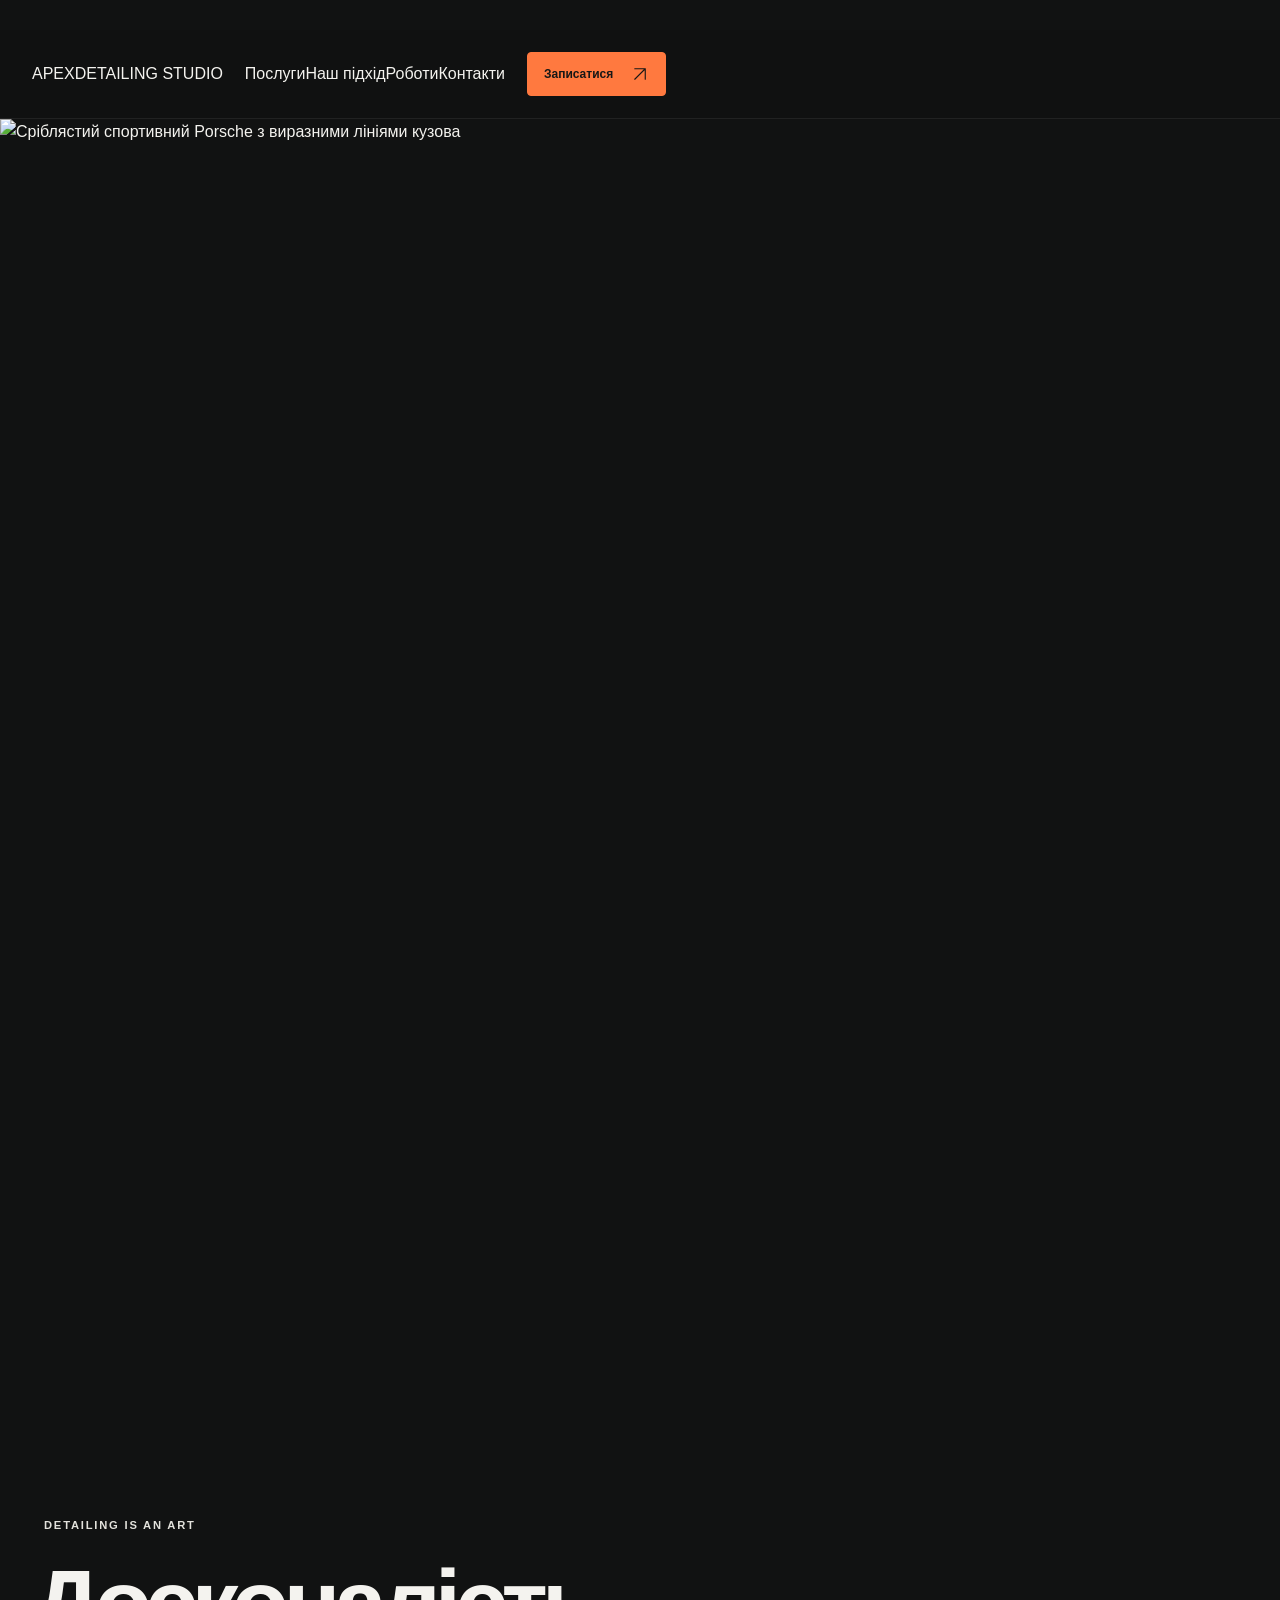
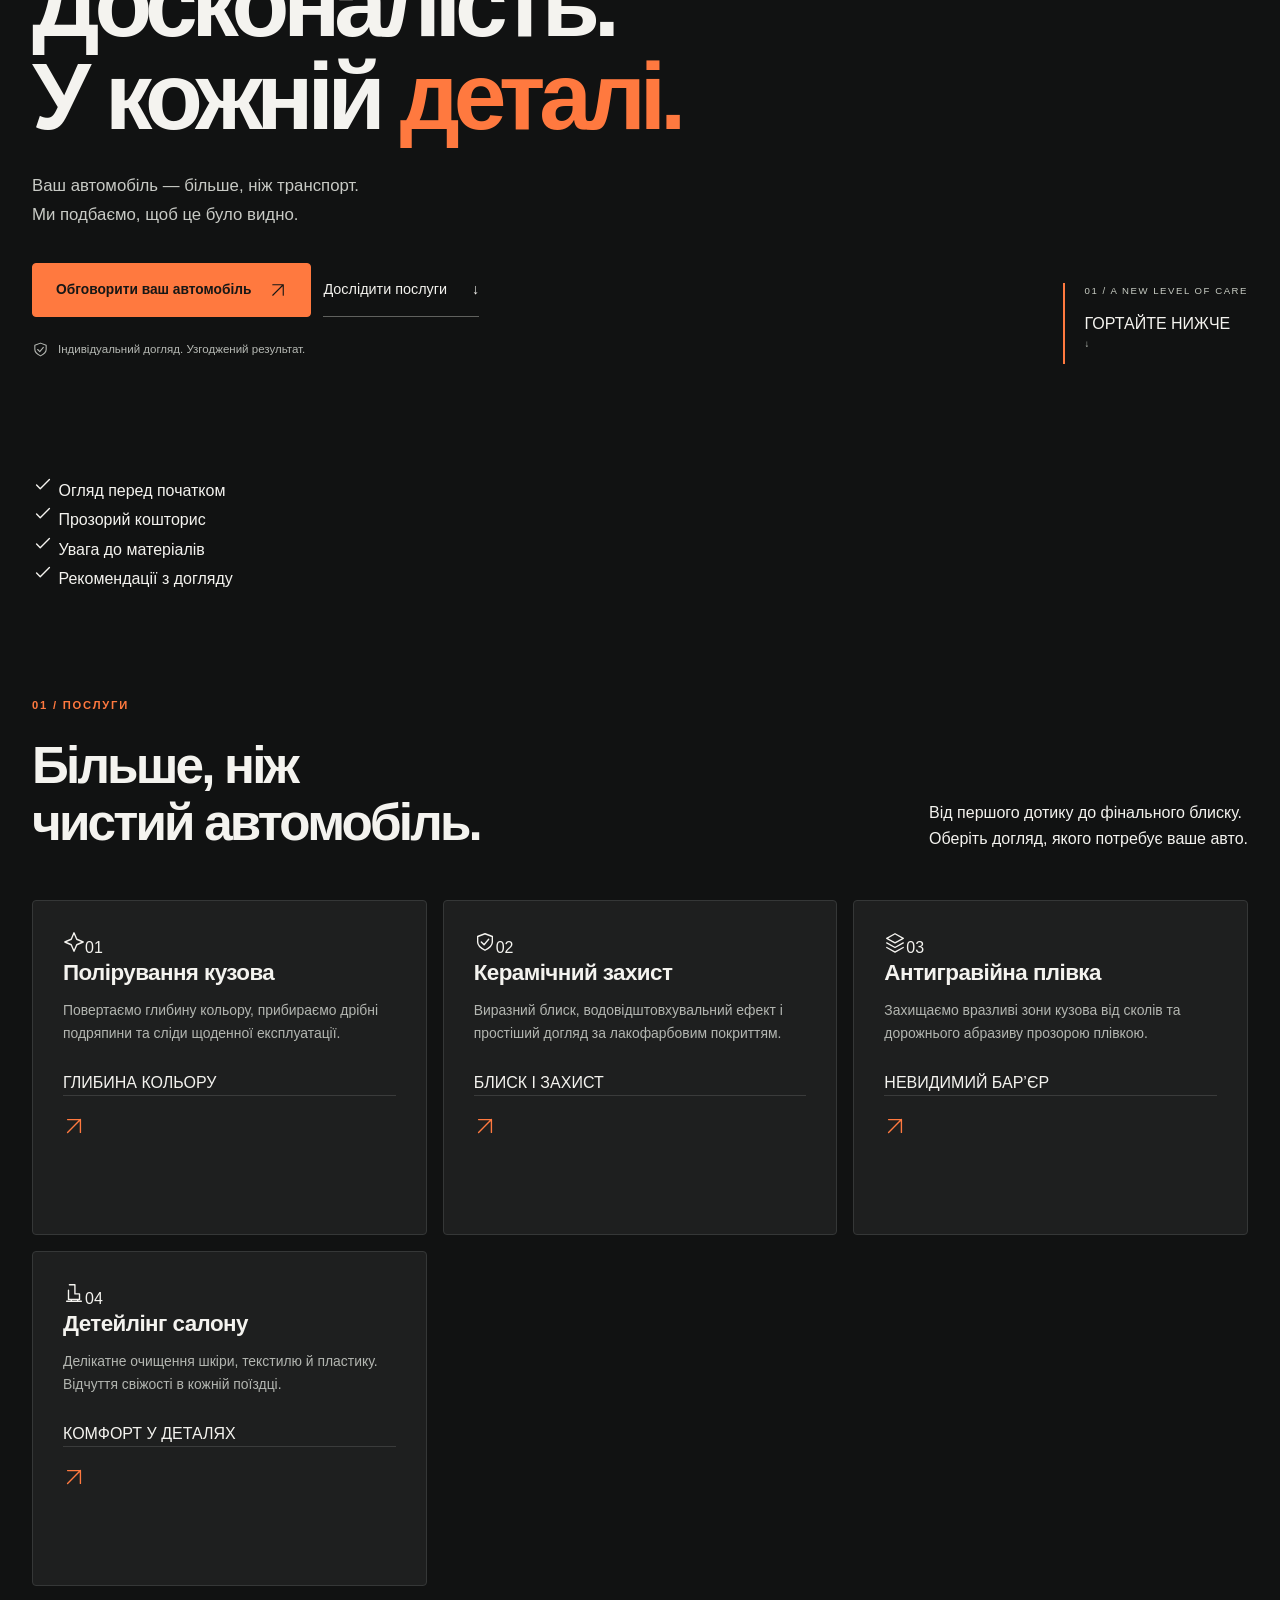
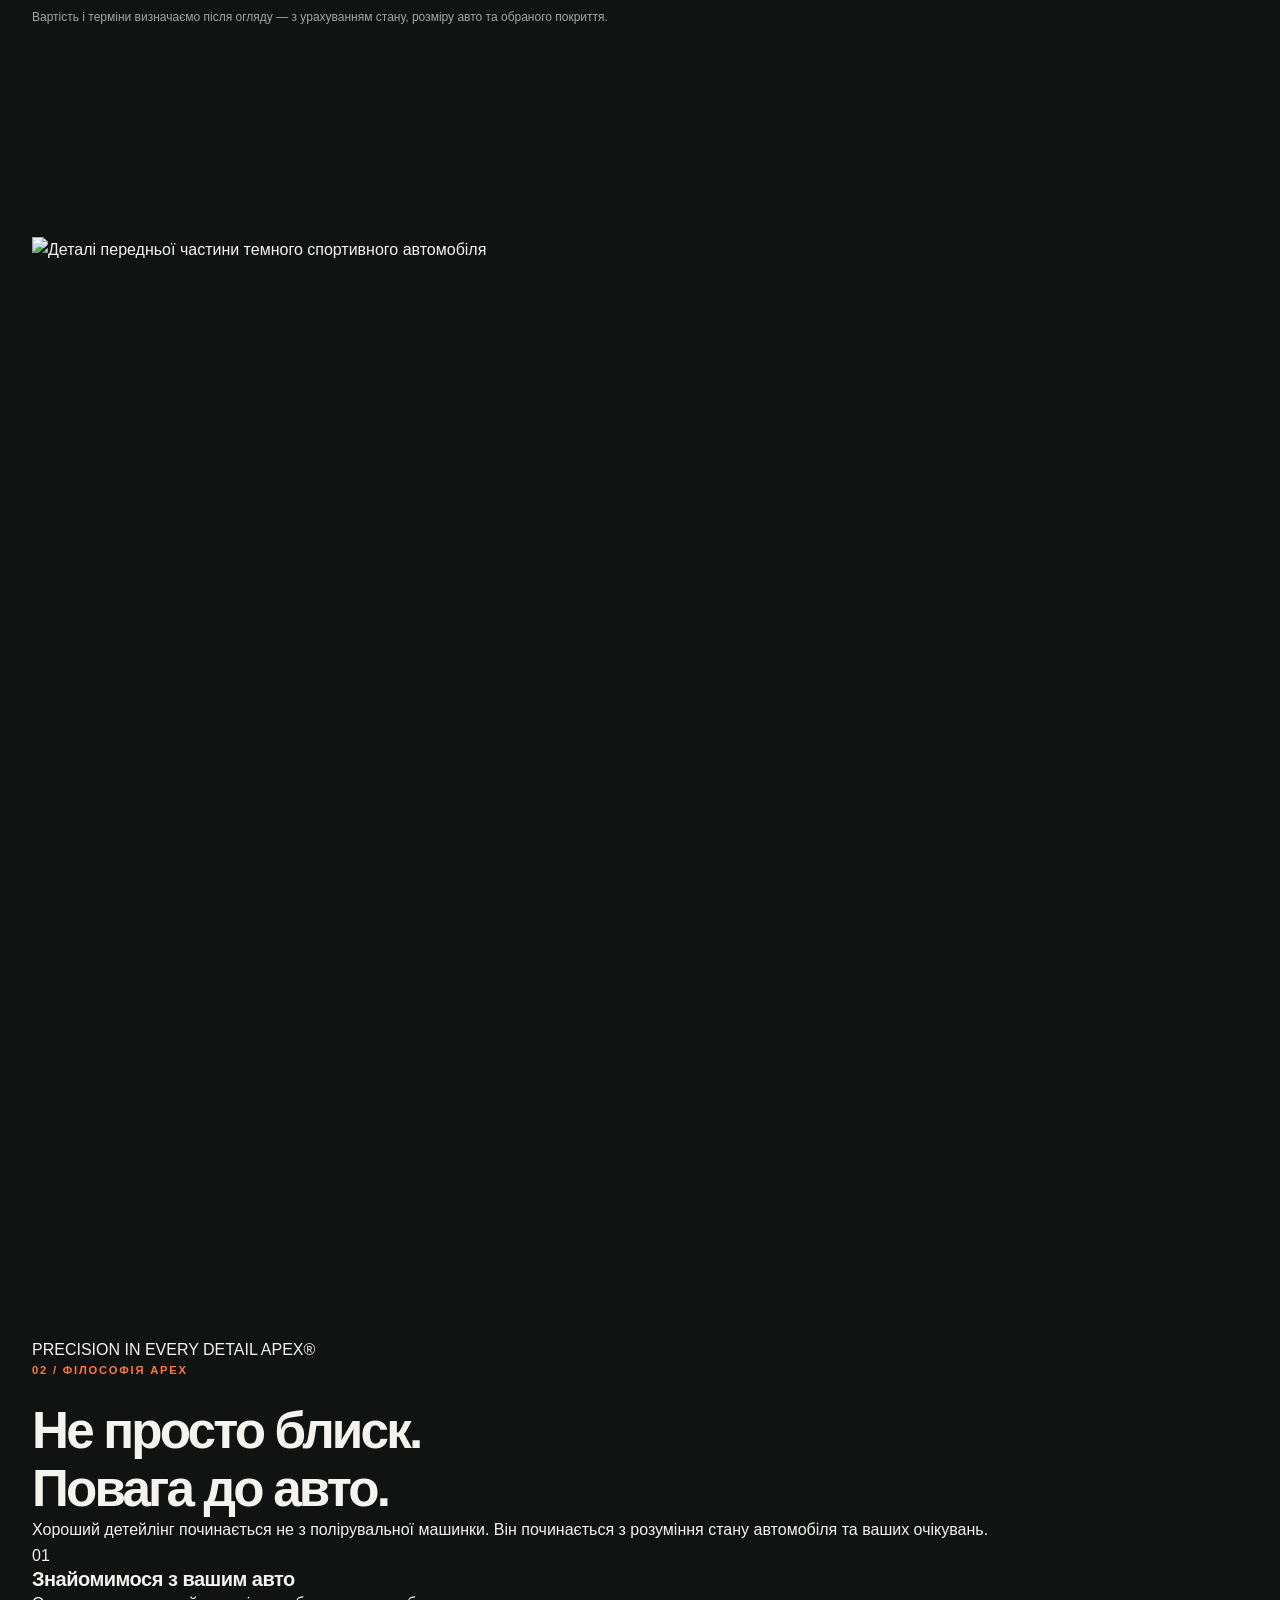
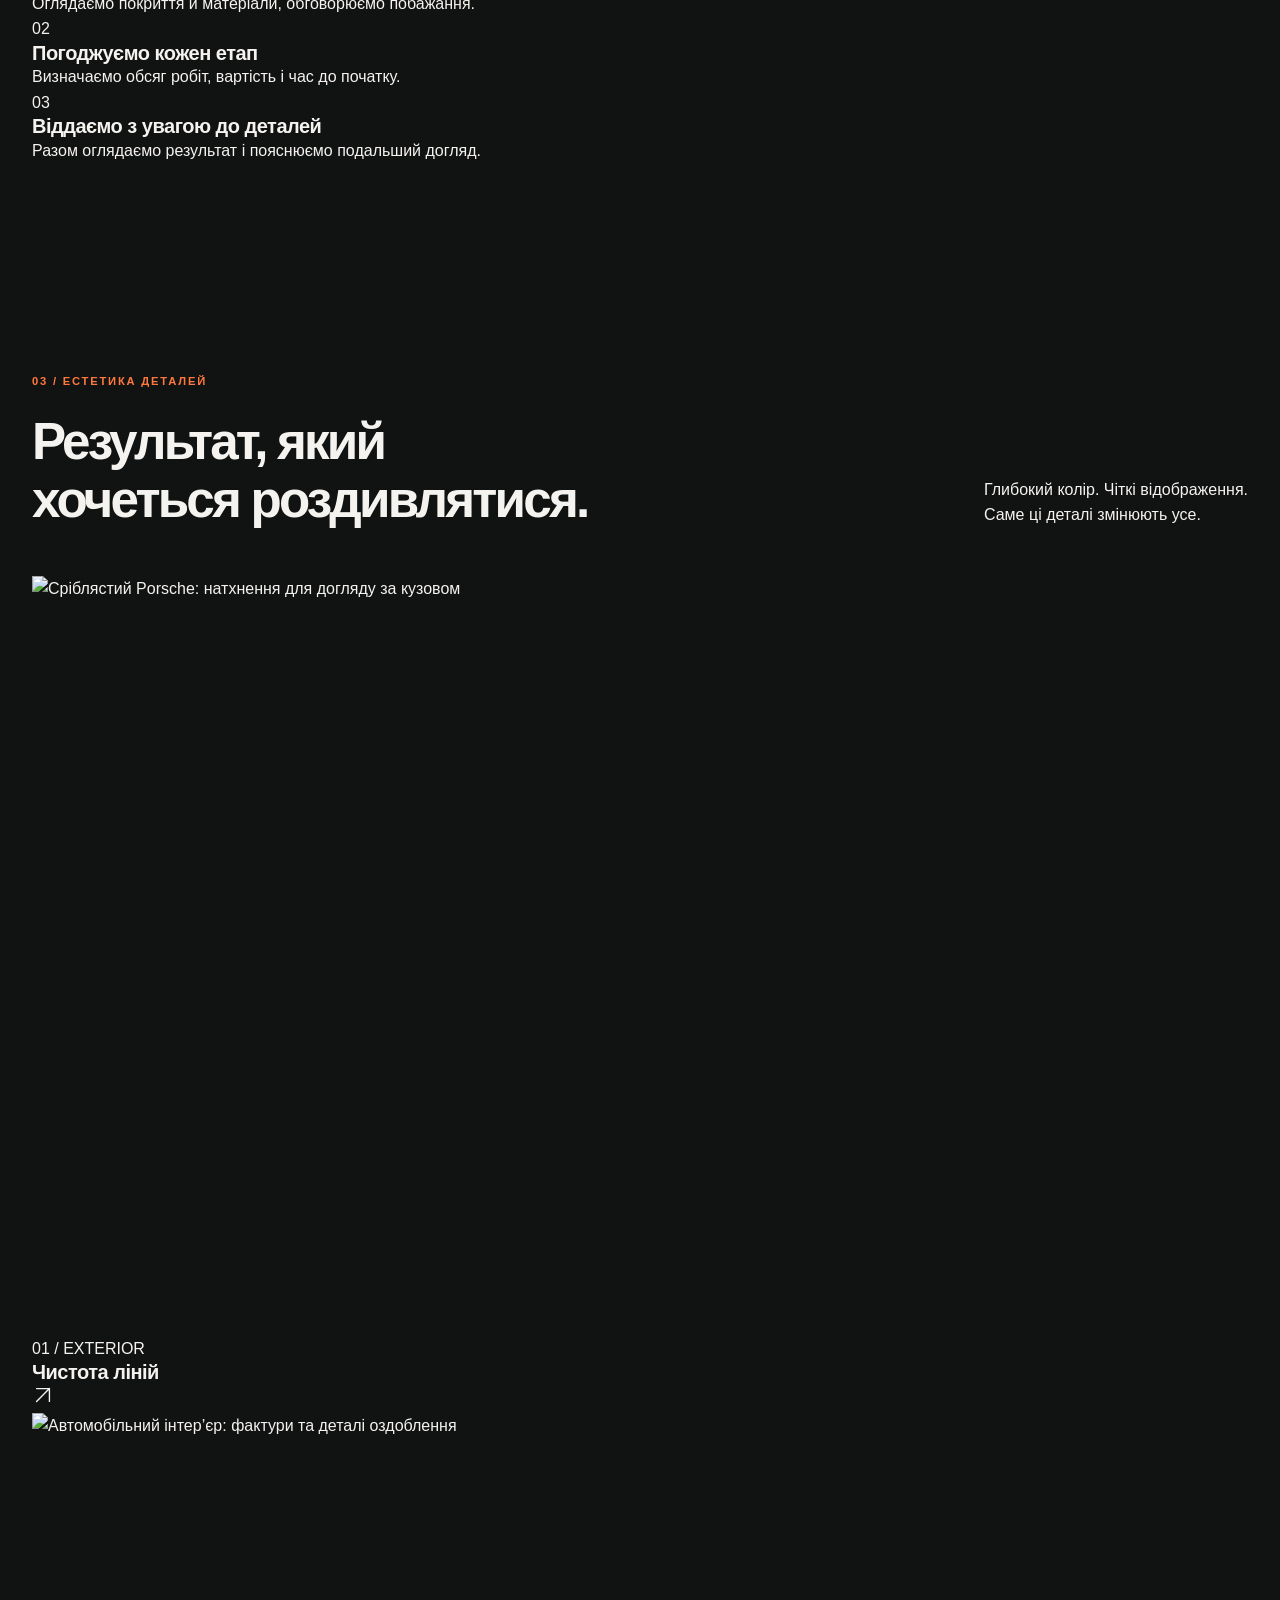
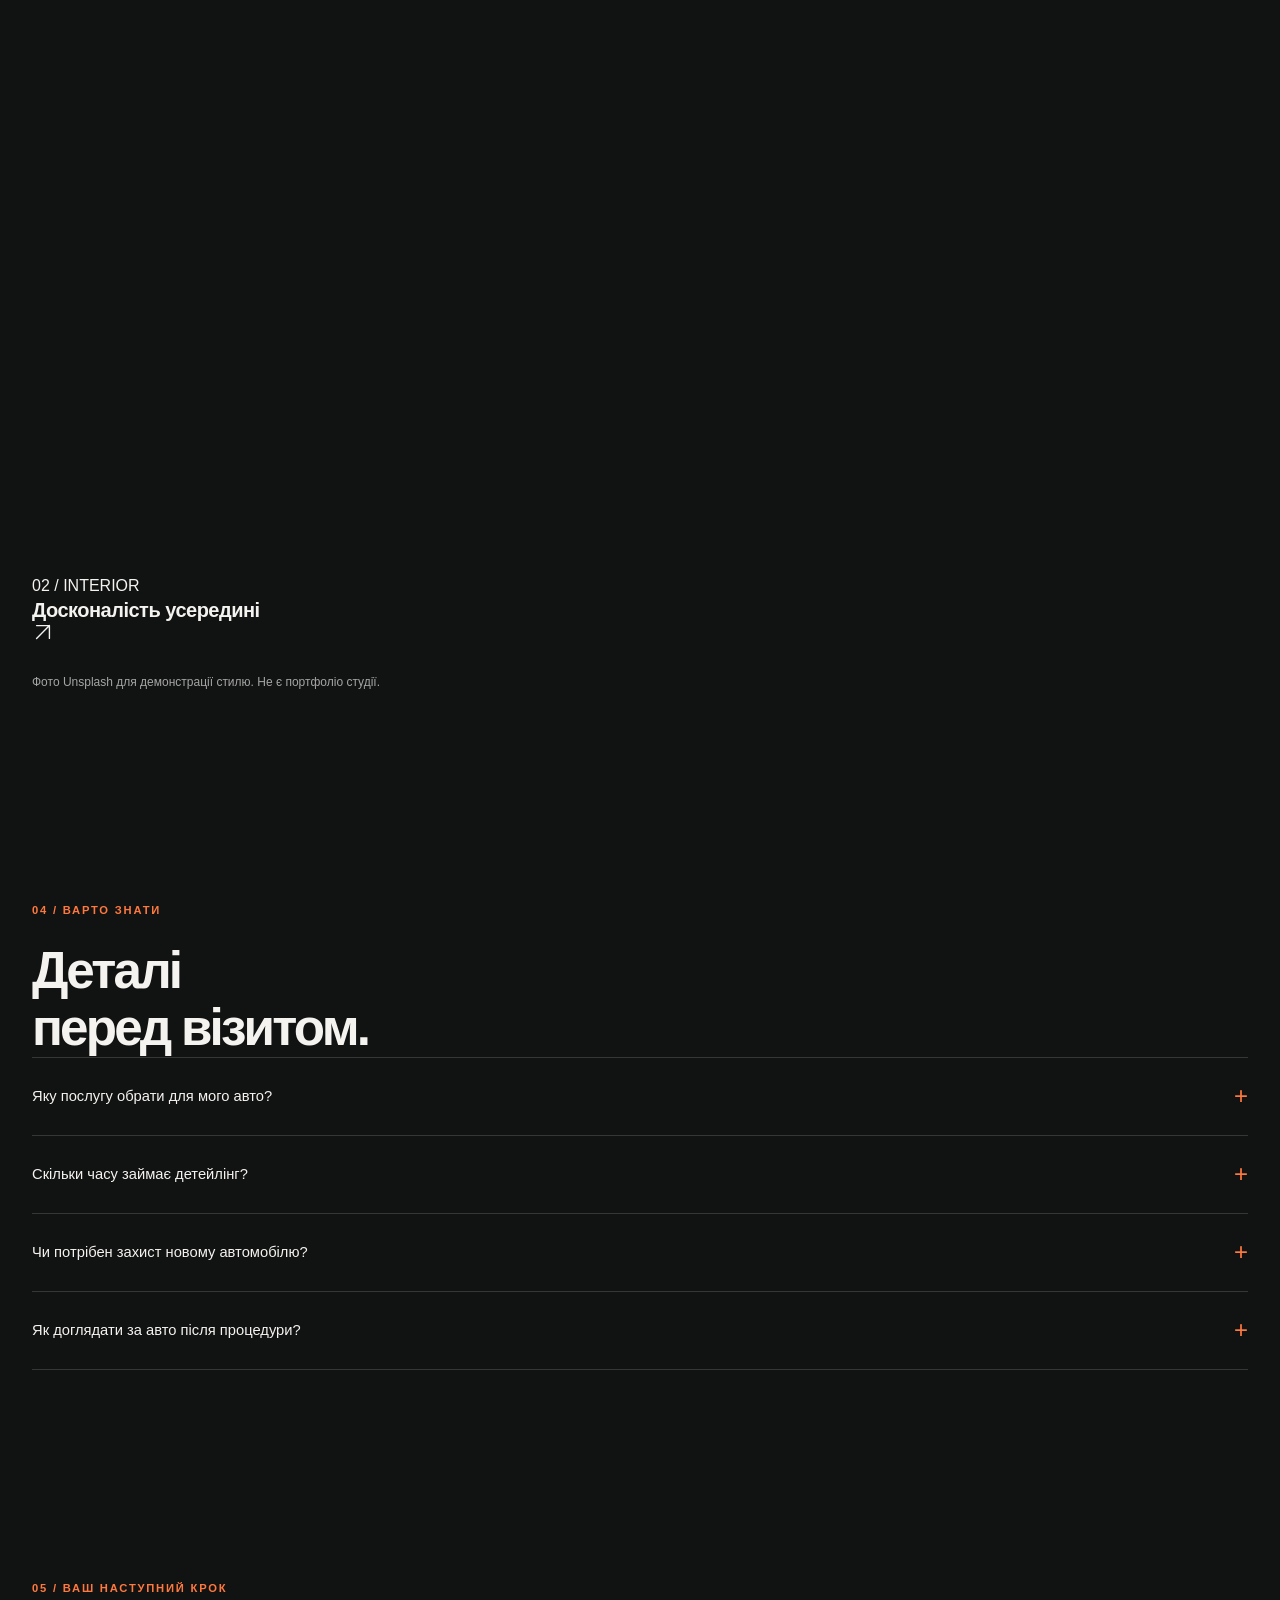
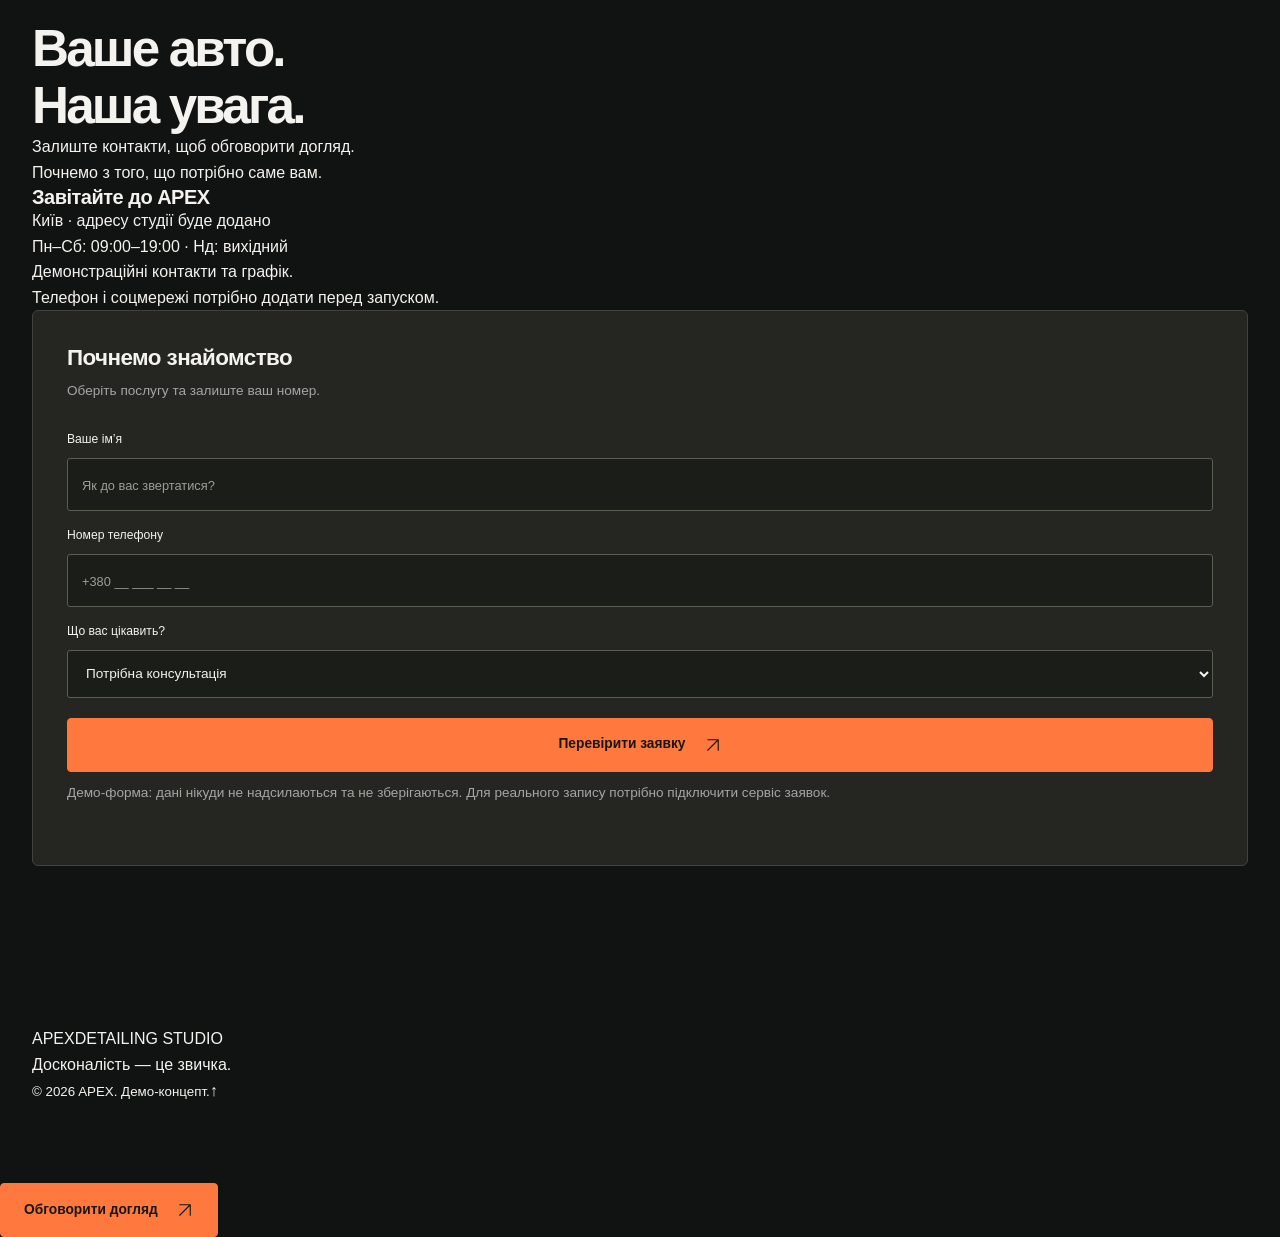
==== commit cdc7de43: "Update index.html" ====
--- a/index.html
+++ b/index.html
@@ -3,128 +3,84 @@
 <head>
   <meta charset="UTF-8">
   <meta name="viewport" content="width=device-width, initial-scale=1">
-  <meta name="theme-color" content="#111212">
-  <title>FORMA Detailing — догляд, який змінює відчуття від авто</title>
-  <meta name="description" content="FORMA Detailing у Києві: комплексне миття, хімчистка, полірування, кераміка та захисна плівка. Оберіть догляд для свого авто й підготуйте заявку онлайн.">
+  <meta name="theme-color" content="#101113">
+  <title>APEX Detailing — увага до кожної деталі</title>
+  <meta name="description" content="APEX Detailing: полірування, керамічний захист, антигравійна плівка та догляд за салоном. Оберіть послугу й заплануйте знайомство зі студією.">
+  <!-- LAUNCH: replace example.com, demo contacts, hours and social URL before publishing. -->
+  <link rel="canonical" href="https://example.com/">
   <meta property="og:type" content="website">
   <meta property="og:locale" content="uk_UA">
-  <meta property="og:title" content="FORMA Detailing — ваше авто у найкращій формі">
-  <meta property="og:description" content="Продуманий догляд. Бездоганний блиск. Детейлінг у Києві з увагою до кожної деталі.">
-  <meta property="og:image" content="https://images.unsplash.com/photo-1503376780353-7e6692767b70?auto=format&fit=crop&w=1200&q=85">
-  <meta property="og:image:alt" content="Спортивний автомобіль Porsche">
-  <link rel="icon" href="data:image/svg+xml,%3Csvg xmlns='http://www.w3.org/2000/svg' viewBox='0 0 64 64'%3E%3Crect width='64' height='64' rx='12' fill='%23111212'/%3E%3Cpath d='M18 48V16h31v8H27v6h18v8H27v10z' fill='%23ff743d'/%3E%3C/svg%3E">
-  <link rel="preconnect" href="https://images.unsplash.com">
+  <meta property="og:title" content="APEX Detailing — увага до кожної деталі">
+  <meta property="og:description" content="Від глибини кольору до бездоганного салону. Детейлінг з увагою до вашого автомобіля.">
+  <meta property="og:url" content="https://example.com/">
+  <meta property="og:image" content="https://images.unsplash.com/photo-1503376780353-7e6692767b70?auto=format&amp;fit=crop&amp;w=1200&amp;q=85">
+  <meta name="twitter:card" content="summary_large_image">
+  <meta name="twitter:title" content="APEX Detailing — увага до кожної деталі">
+  <meta name="twitter:description" content="Полірування. Захист. Досконалість у деталях.">
+  <meta name="twitter:image" content="https://images.unsplash.com/photo-1503376780353-7e6692767b70?auto=format&amp;fit=crop&amp;w=1200&amp;q=85">
+  <link rel="icon" type="image/png" href="[data-uri]">
+  <link rel="icon" type="image/svg+xml" href="data:image/svg+xml,%3Csvg xmlns='http://www.w3.org/2000/svg' viewBox='0 0 64 64'%3E%3Crect width='64' height='64' rx='12' fill='%23101113'/%3E%3Cpath d='M12 48 30 14h7L53 48H41L33 29 24 48Z' fill='%23ff7438'/%3E%3C/svg%3E">
+  <link rel="preconnect" href="https://fonts.googleapis.com">
+  <link rel="preconnect" href="https://fonts.gstatic.com" crossorigin>
+  <link href="https://fonts.googleapis.com/css2?family=Manrope:wght@400;500;600;700;800&amp;family=Unbounded:wght@500;600;700;800&amp;display=swap" rel="stylesheet">
   <link rel="stylesheet" href="style.css">
   <script src="script.js" defer></script>
+  <script type="application/ld+json">
+  {"@context":"https://schema.org","@type":"AutoRepair","name":"APEX Detailing — демонстраційна студія","url":"https://example.com/","telephone":"+380000000000","address":{"@type":"PostalAddress","streetAddress":"Демонстраційна адреса — замінити перед публікацією","addressLocality":"Київ","addressCountry":"UA"},"openingHoursSpecification":[{"@type":"OpeningHoursSpecification","dayOfWeek":["Monday","Tuesday","Wednesday","Thursday","Friday","Saturday"],"opens":"09:00","closes":"19:00"}],"sameAs":["https://www.instagram.com/REPLACE_WITH_STUDIO/"]}
+  </script>
 </head>
 <body>
   <a class="skip-link" href="#main">Перейти до вмісту</a>
-  <svg class="icon-library" xmlns="http://www.w3.org/2000/svg" aria-hidden="true"><defs>
-    <symbol id="i-arrow" viewBox="0 0 24 24"><path d="M5 19 19 5M5 5h14v14"/></symbol>
-    <symbol id="i-phone" viewBox="0 0 24 24"><path d="m8 3 3 5-3 3a15 15 0 0 0 5 5l3-3 5 3-1 4c-1 3-8 0-12-4S1 5 4 4z"/></symbol>
-    <symbol id="i-shield" viewBox="0 0 24 24"><path d="m12 3 8 3v6c0 5-8 9-8 9s-8-4-8-9V6zM8 12l3 3 5-6"/></symbol>
-    <symbol id="i-spark" viewBox="0 0 24 24"><path d="m12 3 2.5 6.5L21 12l-6.5 2.5L12 21l-2.5-6.5L3 12l6.5-2.5zM20 2v4m-2-2h4"/></symbol>
-    <symbol id="i-drop" viewBox="0 0 24 24"><path d="M12 2S5 10 5 14a7 7 0 0 0 14 0c0-4-7-12-7-12ZM9 14c0 2 1 3 3 3"/></symbol>
-    <symbol id="i-clock" viewBox="0 0 24 24"><circle cx="12" cy="12" r="9"/><path d="M12 7v5l3 2"/></symbol>
-    <symbol id="i-chat" viewBox="0 0 24 24"><path d="M21 11.5a9 9 0 0 1-9 9 10 10 0 0 1-4-.8L3 21l1.3-5a9 9 0 1 1 16.7-4.5Z"/><path d="M8 12h8m-8-4h5"/></symbol>
-    <symbol id="i-pin" viewBox="0 0 24 24"><path d="M19 10c0 5-7 12-7 12S5 15 5 10a7 7 0 1 1 14 0Z"/><circle cx="12" cy="10" r="2"/></symbol>
-    <symbol id="i-check" viewBox="0 0 24 24"><path d="m5 12 4 4L19 6"/></symbol>
-  </defs></svg>
-
+  <!-- Shared inline icons -->
+  <svg class="svg-library" xmlns="http://www.w3.org/2000/svg" aria-hidden="true"><symbol id="arrow" viewBox="0 0 24 24"><path d="M5 19 19 5M5 5h14v14"/></symbol><symbol id="check" viewBox="0 0 24 24"><path d="m5 12 4 4L19 6"/></symbol><symbol id="shield" viewBox="0 0 24 24"><path d="m12 3 8 3v6c0 5-8 9-8 9S4 17 4 12V6Z"/><path d="m8 12 3 3 5-6"/></symbol><symbol id="spark" viewBox="0 0 24 24"><path d="m12 2 3 7 7 3-7 3-3 7-3-7-7-3 7-3Z"/></symbol><symbol id="layers" viewBox="0 0 24 24"><path d="m3 8 9-5 9 5-9 5Zm0 5 9 5 9-5M3 18l9 5 9-5"/></symbol><symbol id="seat" viewBox="0 0 24 24"><path d="M7 3h6v10h5v6H6V9M4 21h16M9 19v2M16 19v2"/></symbol></svg>
+  <!-- Header -->
   <header class="header">
     <div class="container header-inner">
-      <a class="logo" href="#home" aria-label="FORMA Detailing — головна"><span class="logo-mark" aria-hidden="true">F<span>/</span></span><span>FORMA<small>DETAILING STUDIO</small></span></a>
-      <button class="menu-toggle" type="button" aria-expanded="false" aria-controls="navigation" aria-label="Відкрити меню"><span></span><span></span></button>
-      <nav id="navigation" class="navigation" aria-label="Головна навігація">
-        <a href="#about">Про нас</a><a href="#services">Послуги</a><a href="#prices">Ціни</a><a href="#gallery">Галерея</a><a href="#reviews">Відгуки</a><a href="#contacts">Контакти</a>
-      </nav>
-      <a class="header-phone" href="tel:+380000000000" aria-label="Подзвонити — демонстраційний номер">+38 (000) 000-00-00</a>
-      <a class="button button-small header-cta" href="#contacts">Записатися <svg><use href="#i-arrow"/></svg></a>
+      <a class="brand" href="#" aria-label="APEX Detailing — головна">APEX<span>DETAILING STUDIO</span></a>
+      <button class="menu-toggle" type="button" aria-label="Відкрити меню" aria-expanded="false" aria-controls="navigation"><span></span><span></span></button>
+      <nav id="navigation" aria-label="Основна навігація"><a href="#services">Послуги</a><a href="#approach">Наш підхід</a><a href="#works">Роботи</a><a href="#contacts">Контакти</a></nav>
+      <a class="button button-small header-cta" href="#booking">Записатися <svg aria-hidden="true" focusable="false"><use href="#arrow"/></svg></a>
     </div>
   </header>
-
   <main id="main">
-    <section class="hero" id="home" aria-labelledby="hero-title">
-      <img class="hero-image" src="https://images.unsplash.com/photo-1503376780353-7e6692767b70?auto=format&fit=crop&w=2200&q=85" alt="Сріблястий Porsche на дорозі серед зелені" width="2200" height="1467" fetchpriority="high">
-      <div class="hero-shade"></div>
+    <!-- Hero -->
+    <section class="hero" aria-labelledby="hero-title">
+      <div class="hero-photo"><img src="https://images.unsplash.com/photo-1503376780353-7e6692767b70?auto=format&amp;fit=crop&amp;w=2000&amp;q=85" width="2000" height="1333" fetchpriority="high" alt="Сріблястий спортивний Porsche з виразними лініями кузова"></div>
       <div class="container hero-content">
-        <p class="eyebrow"><span class="orange-line"></span> ДЕТЕЙЛІНГ-СТУДІЯ · КИЇВ</p>
-        <h1 id="hero-title">Ваше авто.<br>У найкращій<br><span>формі.</span></h1>
-        <p class="hero-description">Повертаємо блиск. Захищаємо характер.<br>Догляд, який видно в кожній деталі.</p>
-        <div class="hero-actions"><a class="button" href="#contacts">Записатися на детейлінг <svg><use href="#i-arrow"/></svg></a><a class="button button-outline" href="tel:+380000000000"><svg><use href="#i-phone"/></svg> Подзвонити</a></div>
-        <p class="hero-note"><svg><use href="#i-shield"/></svg> Спочатку огляд і погоджена ціна. Потім — робота.</p>
+        <p class="eyebrow"><span class="accent-line"></span> DETAILING IS AN ART</p>
+        <h1 id="hero-title">Досконалість.<br>У кожній <span>деталі.</span></h1>
+        <p class="hero-description">Ваш автомобіль — більше, ніж транспорт.<br>Ми подбаємо, щоб це було видно.</p>
+        <div class="hero-actions"><a class="button" href="#booking">Обговорити ваш автомобіль <svg aria-hidden="true" focusable="false"><use href="#arrow"/></svg></a><a class="text-link" href="#services">Дослідити послуги <span aria-hidden="true">↓</span></a></div>
+        <div class="hero-note"><svg aria-hidden="true" focusable="false"><use href="#shield"/></svg><span>Індивідуальний догляд. Узгоджений результат.</span></div>
       </div>
-      <div class="hero-caption"><span>УВАГА ДО ДЕТАЛЕЙ</span><strong>Від першого дотику.<br>До останнього відблиску.</strong></div>
-      <div class="container hero-bottom"><span>ЕСТЕТИКА. ЗАХИСТ. ЗАДОВОЛЕННЯ.</span><a href="#about">Відкрийте FORMA <span aria-hidden="true">↓</span></a></div>
+      <div class="hero-caption"><span>01 / A NEW LEVEL OF CARE</span><a href="#services" aria-label="Перейти до послуг">ГОРТАЙТЕ НИЖЧЕ <span aria-hidden="true">↓</span></a></div>
     </section>
-
-    <div class="trust-strip"><div class="container trust-inner"><span>ДОСКОНАЛІСТЬ<br>ПОЧИНАЄТЬСЯ З ДЕТАЛЕЙ</span><p>Делікатне миття</p><i aria-hidden="true">✦</i><p>Глибокий блиск</p><i aria-hidden="true">✦</i><p>Тривалий захист</p><i aria-hidden="true">✦</i><p>Чесний підхід</p></div></div>
-
-    <section class="section container" id="about" aria-labelledby="about-title">
-      <div class="section-heading reveal"><div><p class="eyebrow">01 / НАШ ПІДХІД</p><h2 id="about-title">Більше, ніж чисте авто.<br><span class="muted">Турбота, яку відчуваєш.</span></h2></div><p class="heading-description">Для нас детейлінг — це час, увага й точність. Підбираємо догляд під стан вашого авто, а не під шаблон.</p></div>
-      <div class="benefits">
-        <article class="benefit reveal"><svg class="feature-icon"><use href="#i-spark"/></svg><h3>Майстерність у деталях</h3><p>Окремі інструменти для кожної поверхні. Жодної дрібниці, яку можна пропустити.</p><span class="card-number">01</span></article>
-        <article class="benefit reveal"><svg class="feature-icon"><use href="#i-drop"/></svg><h3>Професійна хімія</h3><p>Склади з правильним pH для лаку, шкіри й текстилю. Чистота без агресивного впливу.</p><span class="card-number">02</span></article>
-        <article class="benefit reveal"><svg class="feature-icon"><use href="#i-shield"/></svg><h3>Відповідаємо за результат</h3><p>Разом перевіряємо авто при видачі. Зауваження до погоджених робіт усуваємо.</p><span class="card-number">03</span></article>
-        <article class="benefit reveal"><svg class="feature-icon"><use href="#i-clock"/></svg><h3>Поважаємо ваш час</h3><p>Заздалегідь узгоджуємо термін, тримаємо в курсі й повідомляємо про готовність.</p><span class="card-number">04</span></article>
+    <!-- Value strip -->
+    <div class="value-strip"><div class="container"><p><svg aria-hidden="true" focusable="false"><use href="#check"/></svg> Огляд перед початком</p><p><svg aria-hidden="true" focusable="false"><use href="#check"/></svg> Прозорий кошторис</p><p><svg aria-hidden="true" focusable="false"><use href="#check"/></svg> Увага до матеріалів</p><p><svg aria-hidden="true" focusable="false"><use href="#check"/></svg> Рекомендації з догляду</p></div></div>
+    <!-- Services -->
+    <section id="services" class="section container">
+      <div class="section-heading reveal"><div><p class="eyebrow">01 / ПОСЛУГИ</p><h2>Більше, ніж<br>чистий автомобіль.</h2></div><p>Від першого дотику до фінального блиску.<br>Оберіть догляд, якого потребує ваше авто.</p></div>
+      <div class="services-grid">
+        <article class="service-card reveal"><div class="card-top"><svg aria-hidden="true" focusable="false"><use href="#spark"/></svg><span>01</span></div><h3>Полірування кузова</h3><p>Повертаємо глибину кольору, прибираємо дрібні подряпини та сліди щоденної експлуатації.</p><div class="card-bottom"><span>ГЛИБИНА КОЛЬОРУ</span><a href="#booking" data-service="Полірування кузова" aria-label="Обрати полірування кузова"><svg aria-hidden="true" focusable="false"><use href="#arrow"/></svg></a></div></article>
+        <article class="service-card featured reveal"><div class="card-top"><svg aria-hidden="true" focusable="false"><use href="#shield"/></svg><span>02</span></div><h3>Керамічний захист</h3><p>Виразний блиск, водовідштовхувальний ефект і простіший догляд за лакофарбовим покриттям.</p><div class="card-bottom"><span>БЛИСК І ЗАХИСТ</span><a href="#booking" data-service="Керамічний захист" aria-label="Обрати керамічний захист"><svg aria-hidden="true" focusable="false"><use href="#arrow"/></svg></a></div></article>
+        <article class="service-card reveal"><div class="card-top"><svg aria-hidden="true" focusable="false"><use href="#layers"/></svg><span>03</span></div><h3>Антигравійна плівка</h3><p>Захищаємо вразливі зони кузова від сколів та дорожнього абразиву прозорою плівкою.</p><div class="card-bottom"><span>НЕВИДИМИЙ БАР’ЄР</span><a href="#booking" data-service="Антигравійна плівка" aria-label="Обрати антигравійну плівку"><svg aria-hidden="true" focusable="false"><use href="#arrow"/></svg></a></div></article>
+        <article class="service-card reveal"><div class="card-top"><svg aria-hidden="true" focusable="false"><use href="#seat"/></svg><span>04</span></div><h3>Детейлінг салону</h3><p>Делікатне очищення шкіри, текстилю й пластику. Відчуття свіжості в кожній поїздці.</p><div class="card-bottom"><span>КОМФОРТ У ДЕТАЛЯХ</span><a href="#booking" data-service="Детейлінг салону" aria-label="Обрати детейлінг салону"><svg aria-hidden="true" focusable="false"><use href="#arrow"/></svg></a></div></article>
       </div>
+      <p class="section-note">Вартість і терміни визначаємо після огляду — з урахуванням стану, розміру авто та обраного покриття.</p>
     </section>
-
-    <section class="section section-surface" id="services" aria-labelledby="services-title"><div class="container">
-      <div class="section-heading reveal"><div><p class="eyebrow">02 / ПОСЛУГИ</p><h2 id="services-title">Для кожної деталі.<br><span class="muted">Для вашого автомобіля.</span></h2></div><a class="text-link" href="#contacts">Допоможіть обрати <svg><use href="#i-arrow"/></svg></a></div>
-      <div class="services-grid">
-        <article class="service-card service-featured reveal"><img src="https://images.unsplash.com/photo-1492144534655-ae79c964c9d7?auto=format&fit=crop&w=1000&q=80" alt="Темний спортивний автомобіль з виразними відблисками на кузові" width="1000" height="700" loading="lazy"><div class="service-content"><span class="service-index">01 / ЧИСТОТА</span><h3>Комплексне миття</h3><p>Двофазне миття кузова, очищення дисків, пилосос салону та догляд за пластиком.</p><a href="#contacts" data-service="Комплексне миття"><span>від <strong>900 ₴</strong></span><svg><use href="#i-arrow"/></svg><span class="sr-only"> — записатися на комплексне миття</span></a></div></article>
-        <article class="service-card reveal"><span class="service-index">02 / КОМФОРТ</span><svg class="service-icon"><use href="#i-spark"/></svg><h3>Хімчистка салону</h3><p>Глибоке очищення сидінь, стелі, килимів і багажника. Свіжість без різких ароматів.</p><a href="#contacts" data-service="Хімчистка салону"><span>від <strong>4 500 ₴</strong></span><svg><use href="#i-arrow"/></svg><span class="sr-only"> — записатися на хімчистку</span></a></article>
-        <article class="service-card reveal"><span class="service-index">03 / ВІДНОВЛЕННЯ</span><svg class="service-icon"><use href="#i-spark"/></svg><h3>Полірування кузова</h3><p>Прибираємо дрібні подряпини й павутинку. Повертаємо глибину кольору та чіткість відбиття.</p><a href="#contacts" data-service="Полірування кузова"><span>від <strong>6 000 ₴</strong></span><svg><use href="#i-arrow"/></svg><span class="sr-only"> — записатися на полірування</span></a></article>
-        <article class="service-card reveal"><span class="service-index">04 / БЛИСК</span><svg class="service-icon"><use href="#i-drop"/></svg><h3>Кераміка та віск</h3><p>Гідрофобний захист і насичений блиск. Допоможемо обрати покриття під ваш режим їзди.</p><a href="#contacts" data-service="Кераміка та віск"><span>від <strong>2 500 ₴</strong></span><svg><use href="#i-arrow"/></svg><span class="sr-only"> — записатися на захисне покриття</span></a></article>
-        <article class="service-card reveal"><span class="service-index">05 / ЗАХИСТ</span><svg class="service-icon"><use href="#i-shield"/></svg><h3>Антигравійна плівка</h3><p>Прозора поліуретанова плівка на зони ризику. Захист лаку від сколів і щоденних потертостей.</p><a href="#contacts" data-service="Антигравійна плівка"><span>від <strong>8 000 ₴</strong></span><svg><use href="#i-arrow"/></svg><span class="sr-only"> — записатися на обклеювання плівкою</span></a></article>
-        <article class="service-card reveal"><span class="service-index">06 / ПІД КАПОТОМ</span><svg class="service-icon"><use href="#i-drop"/></svg><h3>Чистка двигуна</h3><p>Делікатне очищення підкапотного простору з ізоляцією чутливих вузлів і просушуванням.</p><a href="#contacts" data-service="Чистка двигуна"><span>від <strong>1 500 ₴</strong></span><svg><use href="#i-arrow"/></svg><span class="sr-only"> — записатися на чистку двигуна</span></a></article>
-      </div><p class="section-note">Стартові ціни для легкового авто. Остаточну вартість погоджуємо після огляду, до початку робіт.</p>
-    </div></section>
-
-    <section class="section container" id="prices" aria-labelledby="prices-title">
-      <div class="section-heading reveal"><div><p class="eyebrow">03 / ПАКЕТИ ДОГЛЯДУ</p><h2 id="prices-title">Оберіть свою форму.</h2></div><p class="heading-description">Від регулярного догляду до повного оновлення. Усе необхідне — в одному пакеті.</p></div>
-      <div class="pricing-grid">
-        <article class="price-card reveal"><span class="package-label">ЩОДЕННА ЕСТЕТИКА</span><h3>Базовий</h3><p>Чистота, до якої хочеться повертатися.</p><div class="price"><small>від</small> 1 800 <span>₴</span></div><span class="duration">Орієнтовно 2–3 години</span><ul class="check-list"><li>Двофазне миття кузова</li><li>Очищення дисків та арок</li><li>Пилосос і вологе прибирання</li><li>Очищення скла з обох боків</li><li>Догляд за шинами</li></ul><a href="#contacts" class="button button-outline" data-service="Пакет Базовий">Обрати Базовий <svg><use href="#i-arrow"/></svg></a></article>
-        <article class="price-card recommended reveal"><span class="popular">ОПТИМАЛЬНИЙ ДОГЛЯД</span><span class="package-label">ВІДЧУТТЯ НОВОГО АВТО</span><h3>Стандарт</h3><p>Більше свіжості всередині. Більше блиску зовні.</p><div class="price"><small>від</small> 7 500 <span>₴</span></div><span class="duration">Орієнтовно 1–2 дні</span><ul class="check-list"><li>Усе з пакета «Базовий»</li><li>Повна хімчистка салону</li><li>Очищення кузова від бітуму</li><li>Захисний твердий віск</li><li>Кондиціонування шкіри</li></ul><a href="#contacts" class="button" data-service="Пакет Стандарт">Обрати Стандарт <svg><use href="#i-arrow"/></svg></a></article>
-        <article class="price-card reveal"><span class="package-label">МАКСИМУМ УВАГИ</span><h3>Преміум</h3><p>Комплексне відновлення та захист надовго.</p><div class="price"><small>від</small> 18 000 <span>₴</span></div><span class="duration">Орієнтовно 3–4 дні</span><ul class="check-list"><li>Миття та повна хімчистка</li><li>Підготовка й полірування кузова</li><li>Кераміка замість воску</li><li>Гідрофобне покриття скла</li><li>Делікатна чистка двигуна</li></ul><a href="#contacts" class="button button-outline" data-service="Пакет Преміум">Обрати Преміум <svg><use href="#i-arrow"/></svg></a></article>
-      </div>
+    <!-- Approach -->
+    <section id="approach" class="approach section">
+      <div class="container approach-grid"><div class="approach-image reveal"><img src="https://images.unsplash.com/photo-1492144534655-ae79c964c9d7?auto=format&amp;fit=crop&amp;w=1000&amp;q=85" width="1000" height="1100" loading="lazy" alt="Деталі передньої частини темного спортивного автомобіля"><div class="image-label">PRECISION IN EVERY DETAIL <span>APEX®</span></div></div><div class="approach-copy reveal"><p class="eyebrow">02 / ФІЛОСОФІЯ APEX</p><h2>Не просто блиск.<br><span>Повага до авто.</span></h2><p>Хороший детейлінг починається не з полірувальної машинки. Він починається з розуміння стану автомобіля та ваших очікувань.</p><div class="process"><article><span>01</span><div><h3>Знайомимося з вашим авто</h3><p>Оглядаємо покриття й матеріали, обговорюємо побажання.</p></div></article><article><span>02</span><div><h3>Погоджуємо кожен етап</h3><p>Визначаємо обсяг робіт, вартість і час до початку.</p></div></article><article><span>03</span><div><h3>Віддаємо з увагою до деталей</h3><p>Разом оглядаємо результат і пояснюємо подальший догляд.</p></div></article></div></div></div>
     </section>
-
-    <section class="process-section section" aria-labelledby="process-title"><div class="container"><div class="section-heading reveal"><div><p class="eyebrow">04 / УСЕ ПРОСТО</p><h2 id="process-title">Чотири кроки до «вау».</h2></div></div><ol class="process-grid"><li class="reveal"><span>01</span><h3>Знайомимося</h3><p>Розкажіть про авто й побажання. Оберемо зручний час для візиту.</p></li><li class="reveal"><span>02</span><h3>Оглядаємо</h3><p>Оцінюємо стан, обираємо догляд і погоджуємо вартість та терміни.</p></li><li class="reveal"><span>03</span><h3>Дбаємо</h3><p>Працюємо з кожною деталлю. Надсилаємо фото процесу за вашим бажанням.</p></li><li class="reveal"><span>04</span><h3>Ви насолоджуєтесь</h3><p>Разом приймаємо роботу й ділимося порадами, як зберегти результат.</p></li></ol></div></section>
-
-    <section class="section container" id="gallery" aria-labelledby="gallery-title">
-      <div class="section-heading reveal"><div><p class="eyebrow">05 / ДЕТАЛІ МАЮТЬ ЗНАЧЕННЯ</p><h2 id="gallery-title">Різниця, яку видно.</h2></div><p class="heading-description">Рухайте повзунок, щоб порівняти вигляд.<br>Демонстраційна візуалізація на фото Unsplash.</p></div>
-      <div class="gallery-grid">
-        <figure class="gallery-card reveal"><div class="comparison" style="--position:50%"><img src="https://images.unsplash.com/photo-1503376780353-7e6692767b70?auto=format&fit=crop&w=1000&q=80" alt="Демонстрація яскравого вигляду кузова Porsche" width="1000" height="680" loading="lazy"><div class="before-layer"><img src="https://images.unsplash.com/photo-1503376780353-7e6692767b70?auto=format&fit=crop&w=1000&q=80" alt="Те саме фото зі зниженими яскравістю й насиченістю для ілюстрації порівняння" width="1000" height="680" loading="lazy"></div><span class="compare-label before-label">ДО</span><span class="compare-label after-label">ПІСЛЯ</span><span class="compare-handle" aria-hidden="true"><b>‹ ›</b></span><input type="range" min="0" max="100" value="50" aria-label="Порівняти демонстрацію до та після полірування"></div><figcaption><div><h3>Глибина кольору. Чистий блиск.</h3><p>Полірування та захисне покриття</p></div><span>01 / 02</span></figcaption></figure>
-        <figure class="gallery-card reveal"><div class="comparison" style="--position:50%"><img src="https://images.unsplash.com/photo-1507136566006-cfc505b114fc?auto=format&fit=crop&w=1000&q=80" alt="Демонстраційне фото салону автомобіля" width="1000" height="680" loading="lazy"><div class="before-layer"><img src="https://images.unsplash.com/photo-1507136566006-cfc505b114fc?auto=format&fit=crop&w=1000&q=80" alt="Те саме фото салону з приглушеними кольорами для демонстрації" width="1000" height="680" loading="lazy"></div><span class="compare-label before-label">ДО</span><span class="compare-label after-label">ПІСЛЯ</span><span class="compare-handle" aria-hidden="true"><b>‹ ›</b></span><input type="range" min="0" max="100" value="50" aria-label="Порівняти демонстрацію до та після догляду за салоном"></div><figcaption><div><h3>Комфорт починається всередині.</h3><p>Хімчистка та догляд за салоном</p></div><span>02 / 02</span></figcaption></figure>
-      </div>
-    </section>
-
-    <section class="section section-surface" id="reviews" aria-labelledby="reviews-title"><div class="container"><div class="section-heading reveal"><div><p class="eyebrow">06 / ВРАЖЕННЯ</p><h2 id="reviews-title">Найкращий результат —<br><span class="muted">коли хочеться повернутися.</span></h2></div><p class="heading-description">Приклади відгуків для демонстрації сайту.<br>Імена та історії вигадані.</p></div><div class="reviews-grid">
-      <article class="review-card reveal"><span class="stars" aria-label="5 із 5 зірок">★★★★★</span><blockquote>«Забрав авто після полірування й кілька хвилин просто розглядав кузов. Зникла дрібна павутинка, колір став глибшим. Окремо дякую за пояснення без зайвих продажів.»</blockquote><div class="review-author"><span class="avatar" role="img" aria-label="Фото-заглушка Олександра">ОК</span><div><h3>Олександр К.</h3><p>BMW 3 · Полірування</p></div></div></article>
-      <article class="review-card reveal"><span class="stars" aria-label="5 із 5 зірок">★★★★★</span><blockquote>«Після поїздок із дітьми салон потребував серйозної уваги. Прибрали плями на сидіннях, усе сухе й без нав’язливого запаху. Дуже приємно знову сідати за кермо.»</blockquote><div class="review-author"><span class="avatar avatar-light" role="img" aria-label="Фото-заглушка Марини">МЛ</span><div><h3>Марина Л.</h3><p>Volvo XC60 · Хімчистка</p></div></div></article>
-      <article class="review-card reveal"><span class="stars" aria-label="5 із 5 зірок">★★★★★</span><blockquote>«Обрали кераміку під мій пробіг і зберігання авто. Ціну назвали до роботи, термін витримали. Після дощу вода збирається в краплі, а мити машину стало простіше.»</blockquote><div class="review-author"><span class="avatar avatar-dark" role="img" aria-label="Фото-заглушка Дмитра">ДС</span><div><h3>Дмитро С.</h3><p>Audi A6 · Керамічне покриття</p></div></div></article>
-    </div></div></section>
-
-    <section class="section container faq-layout" id="faq" aria-labelledby="faq-title"><div class="reveal"><p class="eyebrow">07 / ВАРТО ЗНАТИ</p><h2 id="faq-title">Є питання?<br><span class="muted">Маємо відповіді.</span></h2><p class="faq-intro">Кожне авто має свої особливості.<br>З вашими розберемося разом.</p><a class="text-link" href="#contacts">Запитати майстра <svg><use href="#i-arrow"/></svg></a></div><div class="faq-list reveal">
-      <details><summary>Скільки часу займає детейлінг?<span aria-hidden="true">+</span></summary><p>Комплексне миття — приблизно 2–3 години, хімчистка з просушуванням — 1–2 дні. Полірування й захист можуть зайняти 2–4 дні. Точний термін називаємо після огляду.</p></details>
-      <details><summary>Чому на сайті вказана ціна «від»?<span aria-hidden="true">+</span></summary><p>Вартість залежить від розміру авто, стану поверхонь і обсягу підготовки. Перед роботою проводимо огляд та погоджуємо повну суму. Додаткові роботи — лише з вашої згоди.</p></details>
-      <details><summary>Що обрати: віск чи кераміку?<span aria-hidden="true">+</span></summary><p>Віск підходить для доступного сезонного догляду. Кераміка потребує ретельнішої підготовки й розрахована на триваліший захист. Вибір залежить від умов експлуатації та вашого бюджету.</p></details>
-      <details><summary>Чи зникнуть усі подряпини після полірування?<span aria-hidden="true">+</span></summary><p>Полірування допомагає прибрати дрібні дефекти в межах лакового шару. Глибокі подряпини до фарби або ґрунту повністю не зникають. Перед початком вимірюємо товщину покриття й пояснюємо очікуваний результат.</p></details>
-      <details><summary>Як доглядати за авто після покриття?<span aria-hidden="true">+</span></summary><p>Після нанесення ви отримаєте рекомендації для обраного складу: час до першого миття, відповідну хімію та інтервали догляду. До повного затвердіння уникайте агресивних засобів.</p></details>
-      <details><summary>Чи потрібно записуватися заздалегідь?<span aria-hidden="true">+</span></summary><p>Так. Запис дозволяє виділити достатньо часу на ваш автомобіль. Залиште побажання у формі або зателефонуйте, щоб узгодити послугу та вільний час.</p></details>
-    </div></section>
-
-    <section class="section contact-section" id="contacts" aria-labelledby="contacts-title"><div class="container contact-grid"><div class="contact-info reveal"><p class="eyebrow">08 / ДО ЗУСТРІЧІ У FORMA</p><h2 id="contacts-title">Час подбати<br>про <span>ваше авто.</span></h2><p class="contact-lead">Розкажіть, чого потребує ваш автомобіль.<br>Почнемо з правильного догляду.</p><a class="contact-phone" href="tel:+380000000000">+38 (000) 000-00-00 <svg><use href="#i-arrow"/></svg></a><div class="contact-detail"><svg><use href="#i-pin"/></svg><div><strong>Київ, вул. Прикладна, 12</strong><p>Демонстраційна адреса й номер телефону</p></div></div><div class="contact-detail"><svg><use href="#i-clock"/></svg><div><strong>Пн–Сб: 09:00–19:00</strong><p>Неділя — за попереднім записом</p></div></div><div class="socials" aria-label="Соціальні мережі"><a href="https://www.instagram.com/" target="_blank" rel="noopener noreferrer" aria-label="Відкрити Instagram — демопосилання">Instagram ↗</a><a href="https://t.me/share/url?url=&amp;text=%D0%92%D1%96%D1%82%D0%B0%D1%8E!%20%D0%A5%D0%BE%D1%87%D1%83%20%D0%B7%D0%B0%D0%BF%D0%B8%D1%81%D0%B0%D1%82%D0%B8%D1%81%D1%8F%20%D0%BD%D0%B0%20%D0%B4%D0%B5%D1%82%D0%B5%D0%B9%D0%BB%D1%96%D0%BD%D0%B3." target="_blank" rel="noopener noreferrer">Telegram ↗</a><a href="https://wa.me/?text=%D0%92%D1%96%D1%82%D0%B0%D1%8E!%20%D0%A5%D0%BE%D1%87%D1%83%20%D0%B7%D0%B0%D0%BF%D0%B8%D1%81%D0%B0%D1%82%D0%B8%D1%81%D1%8F%20%D0%BD%D0%B0%20%D0%B4%D0%B5%D1%82%D0%B5%D0%B9%D0%BB%D1%96%D0%BD%D0%B3." target="_blank" rel="noopener noreferrer">WhatsApp ↗</a></div></div>
-      <form class="booking-form reveal" id="booking-form" novalidate><h3>Почнемо з вашого запису</h3><p>Залиште деталі — підготуємо текст заявки.</p><div id="form-errors" class="error-summary" tabindex="-1" hidden></div><div class="form-row"><div class="field"><label for="name">Ваше ім’я <span>*</span></label><input id="name" name="name" autocomplete="given-name" placeholder="Як до вас звертатися?" required minlength="2" maxlength="80" aria-describedby="name-error"><span class="field-error" id="name-error"></span></div><div class="field"><label for="phone">Номер телефону <span>*</span></label><input type="tel" id="phone" name="phone" autocomplete="tel" inputmode="tel" placeholder="+380 XX XXX XX XX" required maxlength="24" aria-describedby="phone-error"><span class="field-error" id="phone-error"></span></div></div><div class="field"><label for="service">Що зробимо для вашого авто? <span>*</span></label><select id="service" name="service" required aria-describedby="service-error"><option value="">Оберіть послугу</option>Комплексне миття</option><option>Хімчистка салону</option><option>Полірування кузова</option><option>Кераміка та віск</option><option>Антигравійна плівка</option><option>Чистка двигуна</option><option>Пакет Базовий</option><option>Пакет Стандарт</option><option>Пакет Преміум</option><option>Потрібна консультація</option></select><span class="field-error" id="service-error"></span></div><div class="field"><label for="comment">Кілька слів про авто <span class="optional">необов’язково</span></label><textarea id="comment" name="comment" rows="3" maxlength="1500" placeholder="Марка, модель, ваші побажання та зручний час"></textarea></div><button class="button" type="submit">Записатися <svg><use href="#i-arrow"/></svg></button><p class="form-note">Демоформа: перевіряє дані та готує заявку для копіювання або передачі у WhatsApp. Автоматично нічого не надсилає.</p><noscript><p class="field-error">Для перевірки форми увімкніть JavaScript у браузері.</p></noscript></form>
-      <div class="map-wrap"><iframe title="Демонстраційна мапа: центр Києва, не фактична адреса студії" src="https://maps.google.com/maps?q=Kyiv%20Ukraine&amp;t=&amp;z=12&amp;ie=UTF8&amp;iwloc=&amp;output=embed" width="1200" height="300" loading="lazy" referrerpolicy="no-referrer-when-downgrade" allowfullscreen></iframe><span class="map-caption">КИЇВ · ДЕМОНСТРАЦІЙНА ЛОКАЦІЯ</span></div>
-    </div></section>
+    <!-- Inspiration gallery: replace with real studio portfolio -->
+    <section id="works" class="section container"><div class="section-heading reveal"><div><p class="eyebrow">03 / ЕСТЕТИКА ДЕТАЛЕЙ</p><h2>Результат, який<br>хочеться роздивлятися.</h2></div><p>Глибокий колір. Чіткі відображення.<br>Саме ці деталі змінюють усе.</p></div><div class="gallery"><figure class="reveal"><img src="https://images.unsplash.com/photo-1503376780353-7e6692767b70?auto=format&amp;fit=crop&amp;w=1100&amp;q=85" width="1100" height="760" loading="lazy" alt="Сріблястий Porsche: натхнення для догляду за кузовом"><figcaption><div><span>01 / EXTERIOR</span><h3>Чистота ліній</h3></div><svg aria-hidden="true" focusable="false"><use href="#arrow"/></svg></figcaption></figure><figure class="reveal"><img src="https://images.unsplash.com/photo-1507136566006-cfc505b114fc?auto=format&amp;fit=crop&amp;w=800&amp;q=85" width="800" height="760" loading="lazy" alt="Автомобільний інтер’єр: фактури та деталі оздоблення"><figcaption><div><span>02 / INTERIOR</span><h3>Досконалість усередині</h3></div><svg aria-hidden="true" focusable="false"><use href="#arrow"/></svg></figcaption></figure></div><p class="section-note">Фото Unsplash для демонстрації стилю. Не є портфоліо студії.</p></section>
+    <!-- FAQ -->
+    <section class="section faq-section"><div class="container faq-grid"><div class="reveal"><p class="eyebrow">04 / ВАРТО ЗНАТИ</p><h2>Деталі<br>перед візитом.</h2></div><div class="faq-list reveal"><details><summary>Яку послугу обрати для мого авто?<span aria-hidden="true">+</span></summary><p>Почнімо з огляду. Розкажіть, що вас турбує: подряпини, тьмяність, забруднення салону чи захист нового авто. Після оцінки стану можна визначити доцільний догляд.</p></details><details><summary>Скільки часу займає детейлінг?<span aria-hidden="true">+</span></summary><p>Тривалість залежить від підготовки, стану авто й технології нанесення покриття. Точний термін погоджуємо перед початком робіт.</p></details><details><summary>Чи потрібен захист новому автомобілю?<span aria-hidden="true">+</span></summary><p>Плівка допомагає захистити вразливі зони від сколів, а кераміка спрощує догляд. Рішення залежить від умов експлуатації та вашого бюджету.</p></details><details><summary>Як доглядати за авто після процедури?<span aria-hidden="true">+</span></summary><p>Рекомендації залежать від обраного покриття. Після робіт пояснюємо, коли можна мити автомобіль і які засоби підходять для подальшого догляду.</p></details></div></div></section>
+    <!-- Booking and contacts -->
+    <section id="booking" class="section container booking-grid"><div class="booking-copy reveal"><p class="eyebrow">05 / ВАШ НАСТУПНИЙ КРОК</p><h2>Ваше авто.<br>Наша <span>увага.</span></h2><p>Залиште контакти, щоб обговорити догляд.<br>Почнемо з того, що потрібно саме вам.</p><div id="contacts" class="contacts"><h3>Завітайте до APEX</h3><p>Київ · адресу студії буде додано</p><p>Пн–Сб: 09:00–19:00 · Нд: вихідний</p><p class="demo-note">Демонстраційні контакти та графік.<br>Телефон і соцмережі потрібно додати перед запуском.</p></div></div><form class="booking-form reveal" novalidate><h3>Почнемо знайомство</h3><p class="form-intro">Оберіть послугу та залиште ваш номер.</p><div class="field"><label for="name">Ваше ім’я</label><input id="name" name="name" autocomplete="given-name" placeholder="Як до вас звертатися?" maxlength="80" required aria-describedby="name-error" aria-invalid="false"><p class="field-error" id="name-error" aria-live="polite"></p></div><div class="field"><label for="phone">Номер телефону</label><input id="phone" name="phone" type="tel" inputmode="tel" autocomplete="tel" placeholder="+380 __ ___ __ __" required aria-describedby="phone-error" aria-invalid="false"><p class="field-error" id="phone-error" aria-live="polite"></p></div><div class="field"><label for="service">Що вас цікавить?</label><select id="service" name="service"><option>Потрібна консультація</option><option>Полірування кузова</option><option>Керамічний захист</option><option>Антигравійна плівка</option><option>Детейлінг салону</option></select></div><button class="button" type="submit">Перевірити заявку <svg aria-hidden="true" focusable="false"><use href="#arrow"/></svg></button><p class="form-disclaimer">Демо-форма: дані нікуди не надсилаються та не зберігаються. Для реального запису потрібно підключити сервіс заявок.</p><p id="form-status" class="form-status" role="status" aria-live="polite" tabindex="-1"></p><noscript><p>Для перевірки форми увімкніть JavaScript.</p></noscript></form></section>
   </main>
-
-  <footer class="footer"><div class="container footer-main"><a class="logo" href="#home" aria-label="FORMA — повернутися нагору"><span class="logo-mark" aria-hidden="true">F<span>/</span></span><span>FORMA<small>DETAILING STUDIO</small></span></a><p>Увага до деталей.<br>Повага до вашого авто.</p><a href="tel:+380000000000">+38 (000) 000-00-00</a><div class="socials"><a href="https://www.instagram.com/" target="_blank" rel="noopener noreferrer">Instagram ↗</a><a href="https://wa.me/?text=FORMA%20Detailing" target="_blank" rel="noopener noreferrer">WhatsApp ↗</a></div></div><div class="container footer-bottom"><span>© <span id="year">2026</span> FORMA Detailing. Усі права захищено.</span><span>Демонстраційна студія · Фото: Unsplash</span><a href="#home">Нагору ↑</a></div></footer>
-  <a class="floating-contact" href="https://wa.me/?text=%D0%92%D1%96%D1%82%D0%B0%D1%8E!%20%D0%A6%D1%96%D0%BA%D0%B0%D0%B2%D0%B8%D1%82%D1%8C%20%D0%B4%D0%B5%D1%82%D0%B5%D0%B9%D0%BB%D1%96%D0%BD%D0%B3." target="_blank" rel="noopener noreferrer" aria-label="Відкрити WhatsApp та обрати контакт для повідомлення"><svg><use href="#i-chat"/></svg><span>На зв’язку</span></a>
-
-  <dialog id="booking-dialog" aria-labelledby="dialog-title" aria-describedby="dialog-description"><button class="dialog-close" type="button" aria-label="Закрити вікно">×</button><svg class="dialog-icon"><use href="#i-check"/></svg><p class="eyebrow">НАСТУПНИЙ КРОК</p><h2 id="dialog-title">Ваша заявка готова.</h2><p id="dialog-description">Це чернетка, її ще не надіслано. Скопіюйте текст або відкрийте WhatsApp й оберіть контакт студії. Час запису потрібно погодити з майстром.</p><label class="sr-only" for="booking-draft">Текст заявки</label><textarea id="booking-draft" readonly rows="7"></textarea><div class="dialog-actions"><button class="button button-outline" id="copy-booking" type="button">Скопіювати</button><a class="button" id="share-booking" target="_blank" rel="noopener noreferrer">У WhatsApp <svg><use href="#i-arrow"/></svg></a></div><p id="copy-status" role="status" aria-live="polite"></p></dialog>
+  <!-- Footer and mobile action -->
+  <footer class="footer"><div class="container footer-inner"><a class="brand" href="#" aria-label="APEX Detailing — нагору">APEX<span>DETAILING STUDIO</span></a><p>Досконалість — це звичка.</p><small>© <span id="year">2026</span> APEX. Демо-концепт.</small><a class="back-top" href="#" aria-label="Повернутися нагору">↑</a></div></footer>
+  <div class="mobile-action"><a class="button" href="#booking">Обговорити догляд <svg aria-hidden="true" focusable="false"><use href="#arrow"/></svg></a></div>
 </body>
 </html>
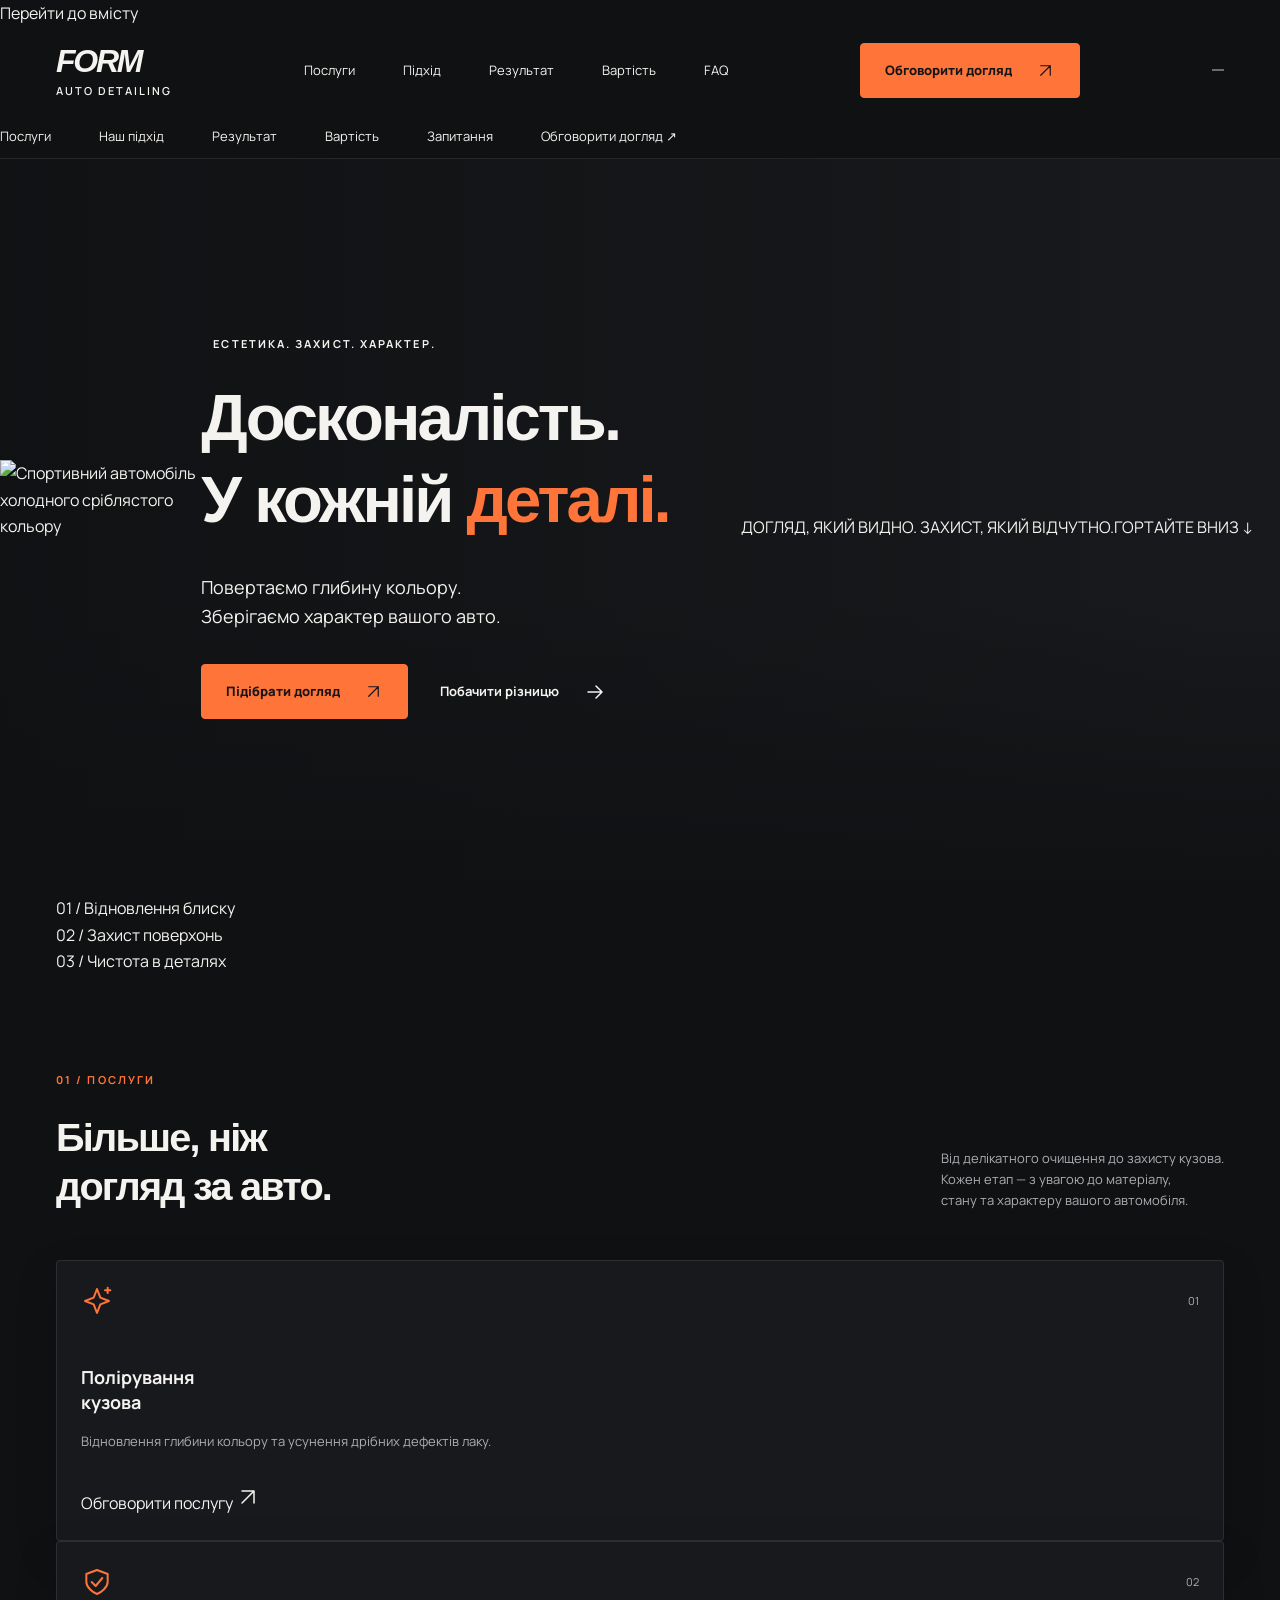
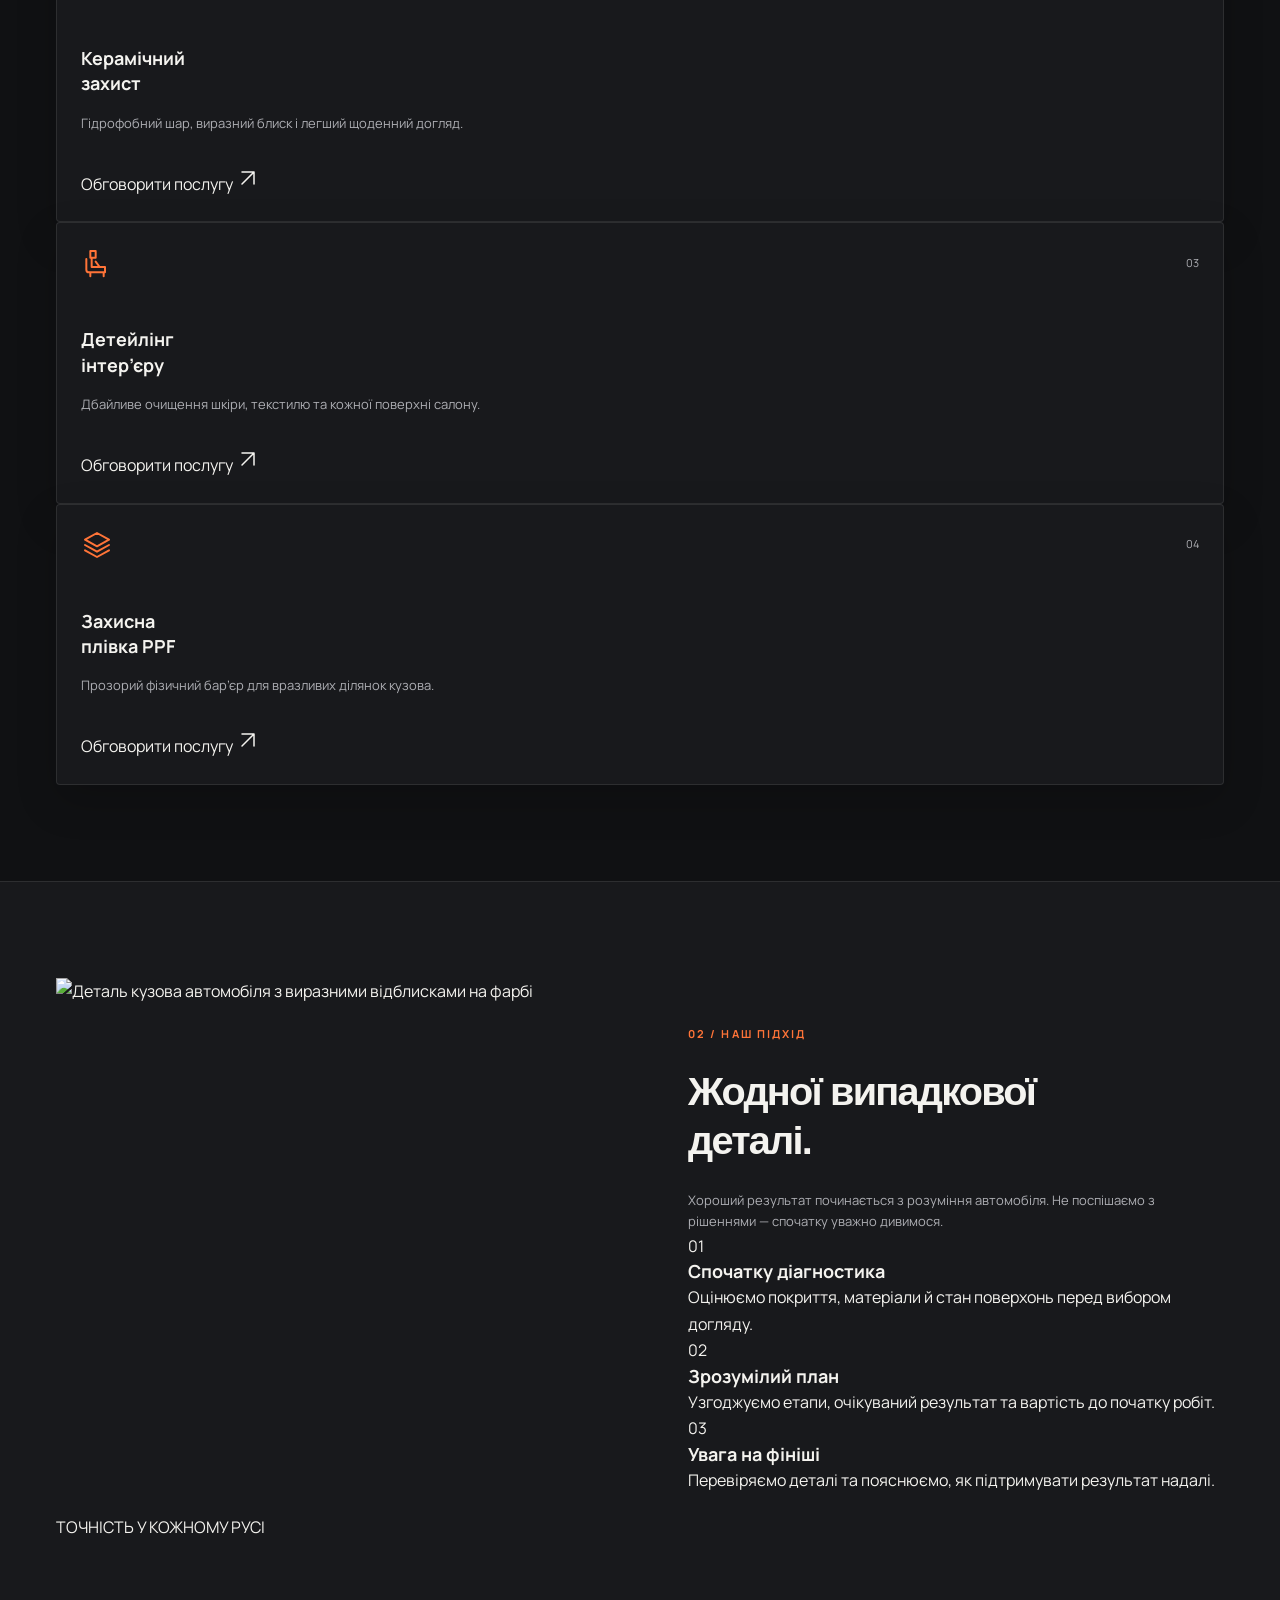
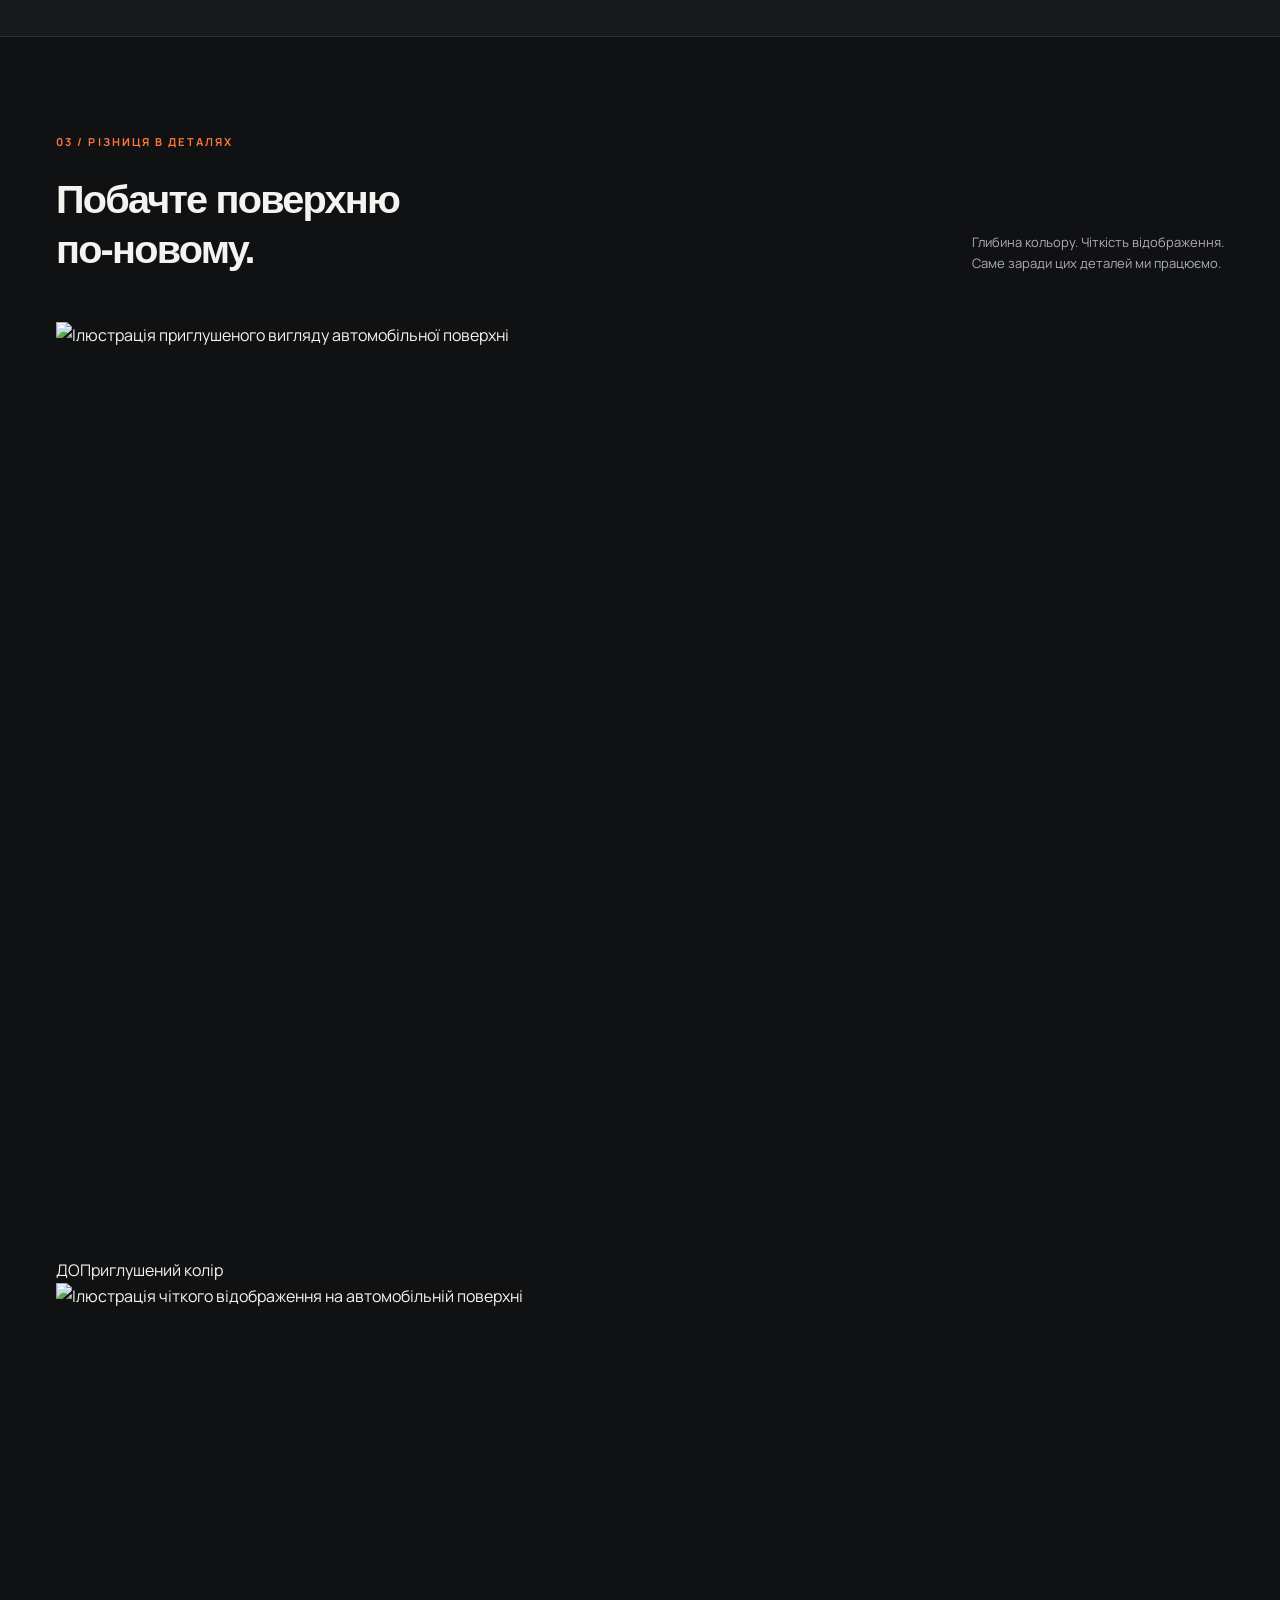
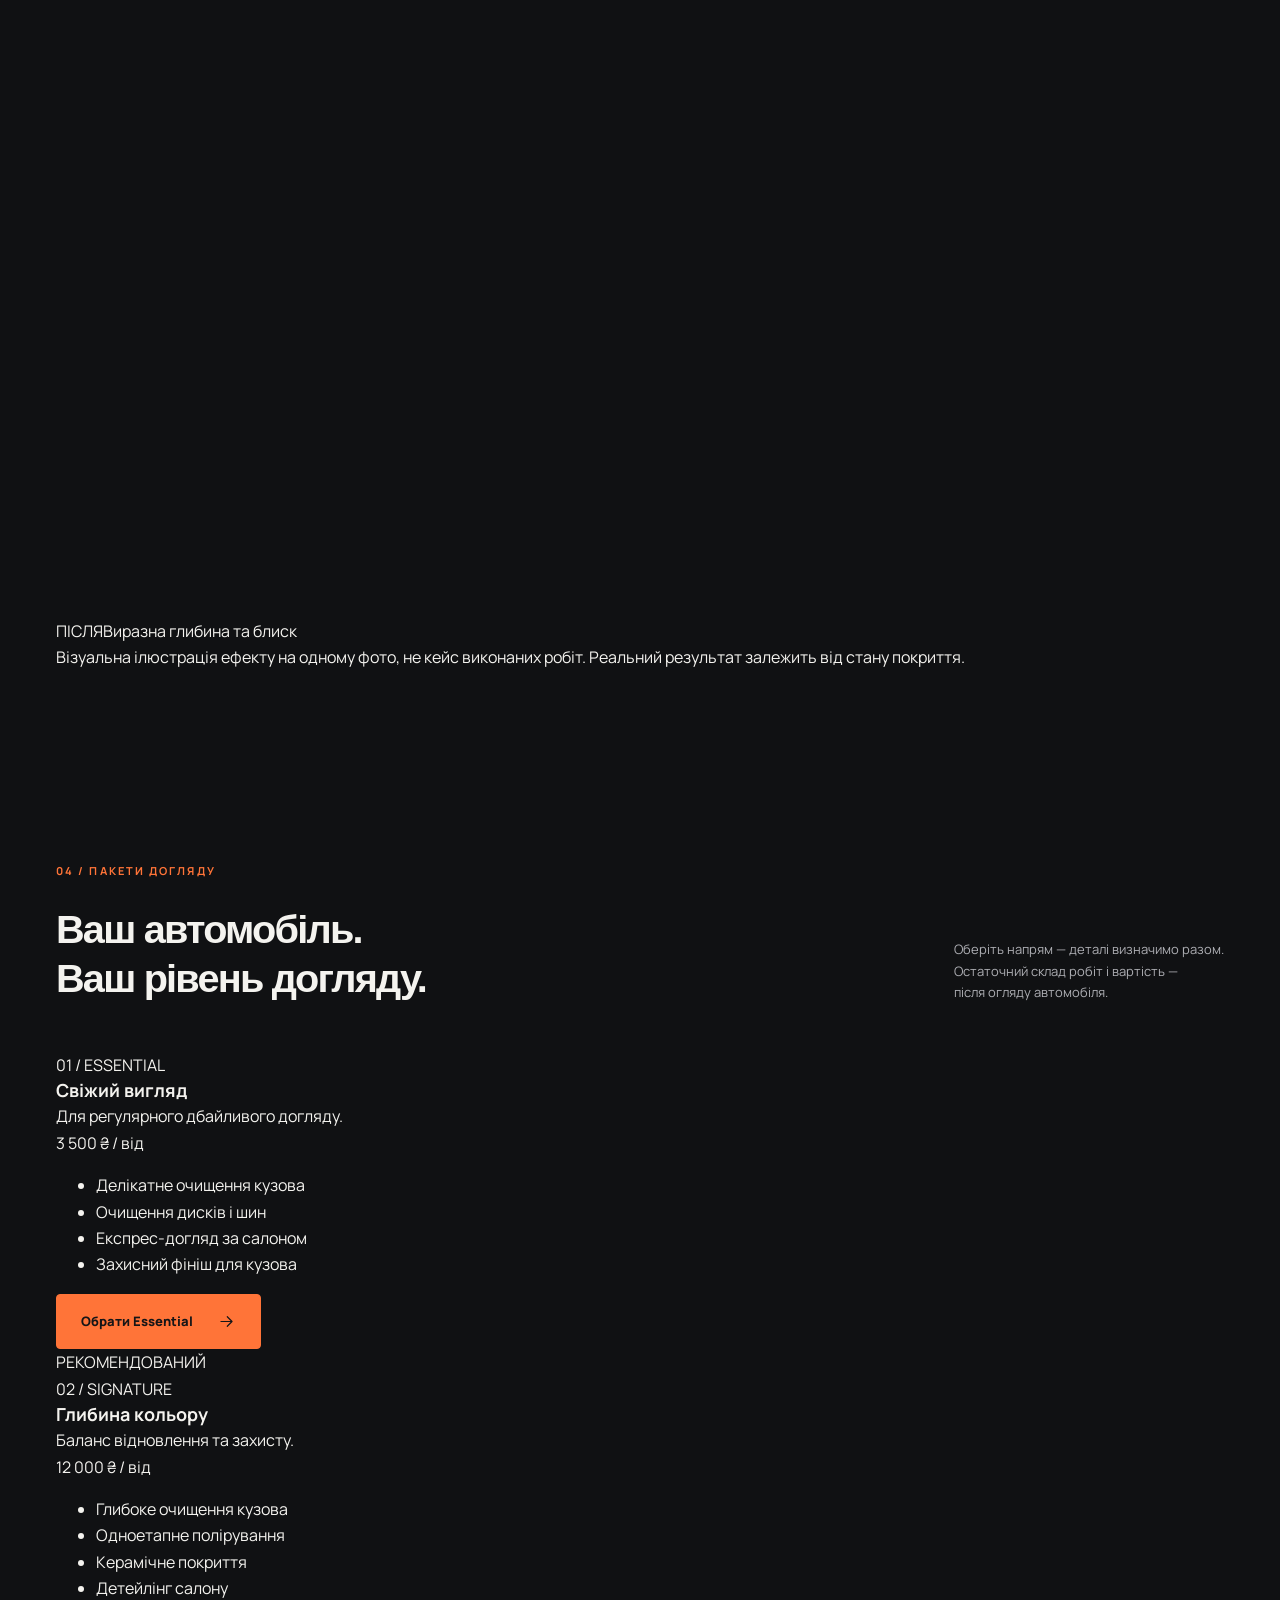
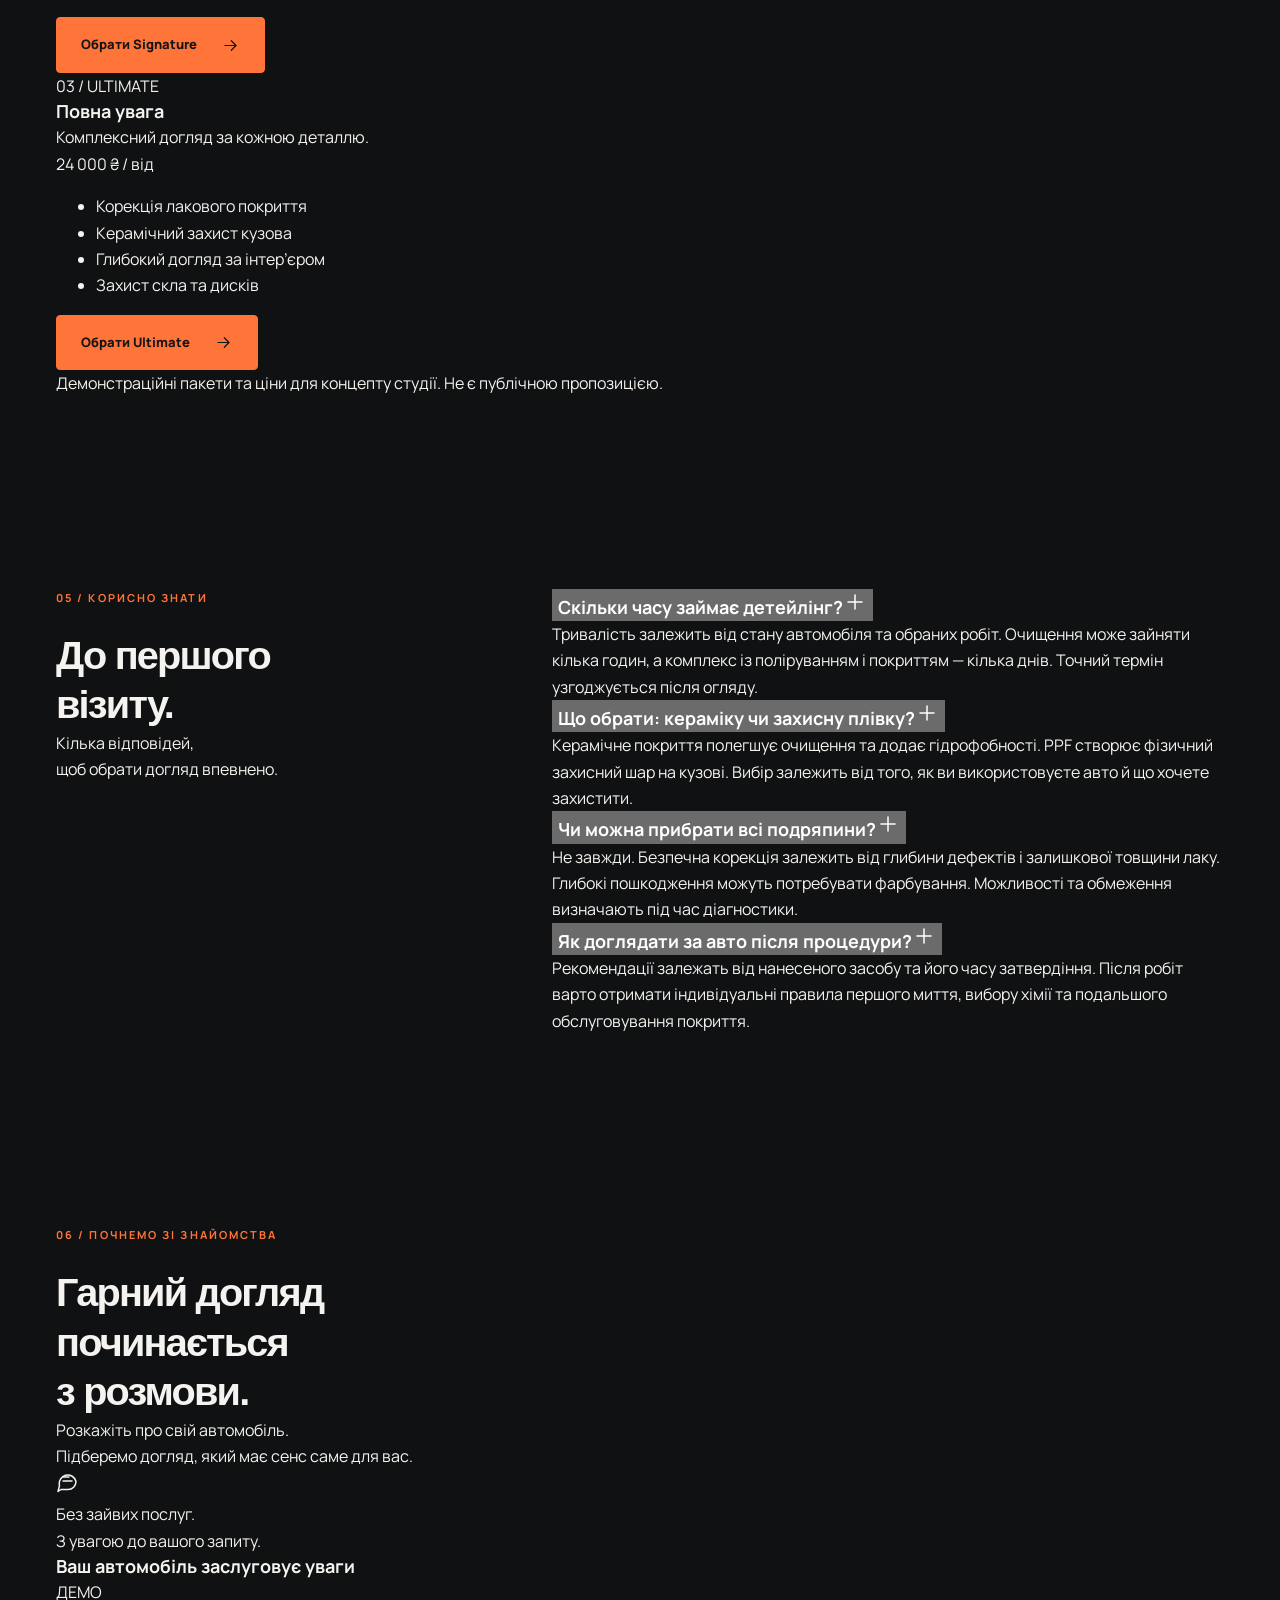
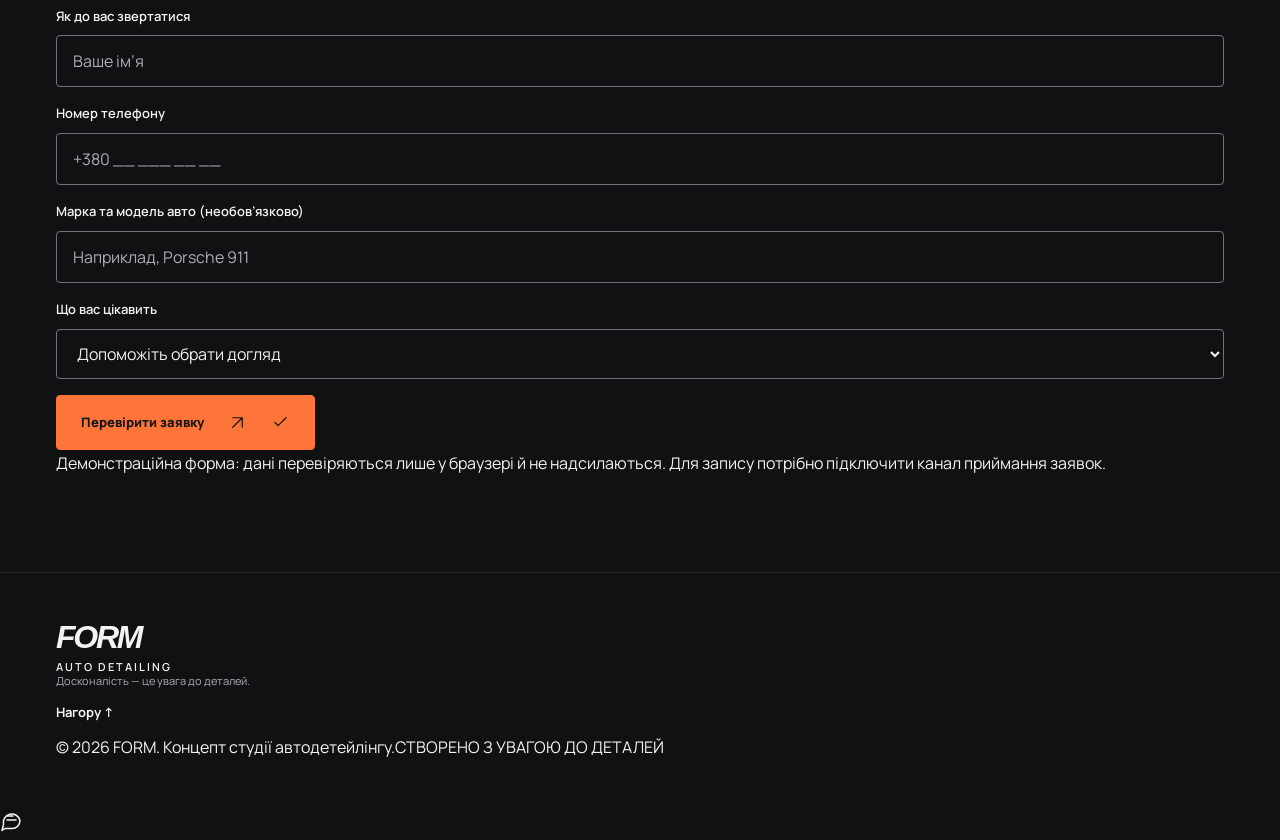
==== commit 16868714: "Update index.html" ====
--- a/index.html
+++ b/index.html
@@ -1,86 +1,100 @@
-<!DOCTYPE html>
+<!doctype html>
 <html lang="uk">
 <head>
-  <meta charset="UTF-8">
-  <meta name="viewport" content="width=device-width, initial-scale=1">
-  <meta name="theme-color" content="#101113">
-  <title>APEX Detailing — увага до кожної деталі</title>
-  <meta name="description" content="APEX Detailing: полірування, керамічний захист, антигравійна плівка та догляд за салоном. Оберіть послугу й заплануйте знайомство зі студією.">
-  <!-- LAUNCH: replace example.com, demo contacts, hours and social URL before publishing. -->
-  <link rel="canonical" href="https://example.com/">
-  <meta property="og:type" content="website">
-  <meta property="og:locale" content="uk_UA">
-  <meta property="og:title" content="APEX Detailing — увага до кожної деталі">
-  <meta property="og:description" content="Від глибини кольору до бездоганного салону. Детейлінг з увагою до вашого автомобіля.">
-  <meta property="og:url" content="https://example.com/">
-  <meta property="og:image" content="https://images.unsplash.com/photo-1503376780353-7e6692767b70?auto=format&amp;fit=crop&amp;w=1200&amp;q=85">
-  <meta name="twitter:card" content="summary_large_image">
-  <meta name="twitter:title" content="APEX Detailing — увага до кожної деталі">
-  <meta name="twitter:description" content="Полірування. Захист. Досконалість у деталях.">
-  <meta name="twitter:image" content="https://images.unsplash.com/photo-1503376780353-7e6692767b70?auto=format&amp;fit=crop&amp;w=1200&amp;q=85">
-  <link rel="icon" type="image/png" href="[data-uri]">
-  <link rel="icon" type="image/svg+xml" href="data:image/svg+xml,%3Csvg xmlns='http://www.w3.org/2000/svg' viewBox='0 0 64 64'%3E%3Crect width='64' height='64' rx='12' fill='%23101113'/%3E%3Cpath d='M12 48 30 14h7L53 48H41L33 29 24 48Z' fill='%23ff7438'/%3E%3C/svg%3E">
-  <link rel="preconnect" href="https://fonts.googleapis.com">
-  <link rel="preconnect" href="https://fonts.gstatic.com" crossorigin>
-  <link href="https://fonts.googleapis.com/css2?family=Manrope:wght@400;500;600;700;800&amp;family=Unbounded:wght@500;600;700;800&amp;display=swap" rel="stylesheet">
-  <link rel="stylesheet" href="style.css">
-  <script src="script.js" defer></script>
-  <script type="application/ld+json">
-  {"@context":"https://schema.org","@type":"AutoRepair","name":"APEX Detailing — демонстраційна студія","url":"https://example.com/","telephone":"+380000000000","address":{"@type":"PostalAddress","streetAddress":"Демонстраційна адреса — замінити перед публікацією","addressLocality":"Київ","addressCountry":"UA"},"openingHoursSpecification":[{"@type":"OpeningHoursSpecification","dayOfWeek":["Monday","Tuesday","Wednesday","Thursday","Friday","Saturday"],"opens":"09:00","closes":"19:00"}],"sameAs":["https://www.instagram.com/REPLACE_WITH_STUDIO/"]}
-  </script>
+  <meta charset="UTF-8"><meta name="viewport" content="width=device-width,initial-scale=1">
+  <meta name="theme-color" content="#0e0f11"><meta name="description" content="FORM — концепт студії автодетейлінгу. Полірування, захисні покриття та догляд за салоном. Увага до кожної деталі.">
+  <title>FORM — У кожній деталі</title>
+  <link rel="icon" href="./favicon.svg" type="image/svg+xml">
+  <link rel="preconnect" href="https://fonts.googleapis.com"><link rel="preconnect" href="https://fonts.gstatic.com" crossorigin>
+  <link href="https://fonts.googleapis.com/css2?family=Manrope:wght@400;500;600;700;800&display=swap" rel="stylesheet">
+  <link rel="stylesheet" href="./style.css"><script src="./app.js" defer></script>
 </head>
 <body>
-  <a class="skip-link" href="#main">Перейти до вмісту</a>
-  <!-- Shared inline icons -->
-  <svg class="svg-library" xmlns="http://www.w3.org/2000/svg" aria-hidden="true"><symbol id="arrow" viewBox="0 0 24 24"><path d="M5 19 19 5M5 5h14v14"/></symbol><symbol id="check" viewBox="0 0 24 24"><path d="m5 12 4 4L19 6"/></symbol><symbol id="shield" viewBox="0 0 24 24"><path d="m12 3 8 3v6c0 5-8 9-8 9S4 17 4 12V6Z"/><path d="m8 12 3 3 5-6"/></symbol><symbol id="spark" viewBox="0 0 24 24"><path d="m12 2 3 7 7 3-7 3-3 7-3-7-7-3 7-3Z"/></symbol><symbol id="layers" viewBox="0 0 24 24"><path d="m3 8 9-5 9 5-9 5Zm0 5 9 5 9-5M3 18l9 5 9-5"/></symbol><symbol id="seat" viewBox="0 0 24 24"><path d="M7 3h6v10h5v6H6V9M4 21h16M9 19v2M16 19v2"/></symbol></svg>
-  <!-- Header -->
-  <header class="header">
-    <div class="container header-inner">
-      <a class="brand" href="#" aria-label="APEX Detailing — головна">APEX<span>DETAILING STUDIO</span></a>
-      <button class="menu-toggle" type="button" aria-label="Відкрити меню" aria-expanded="false" aria-controls="navigation"><span></span><span></span></button>
-      <nav id="navigation" aria-label="Основна навігація"><a href="#services">Послуги</a><a href="#approach">Наш підхід</a><a href="#works">Роботи</a><a href="#contacts">Контакти</a></nav>
-      <a class="button button-small header-cta" href="#booking">Записатися <svg aria-hidden="true" focusable="false"><use href="#arrow"/></svg></a>
-    </div>
-  </header>
-  <main id="main">
-    <!-- Hero -->
-    <section class="hero" aria-labelledby="hero-title">
-      <div class="hero-photo"><img src="https://images.unsplash.com/photo-1503376780353-7e6692767b70?auto=format&amp;fit=crop&amp;w=2000&amp;q=85" width="2000" height="1333" fetchpriority="high" alt="Сріблястий спортивний Porsche з виразними лініями кузова"></div>
-      <div class="container hero-content">
-        <p class="eyebrow"><span class="accent-line"></span> DETAILING IS AN ART</p>
-        <h1 id="hero-title">Досконалість.<br>У кожній <span>деталі.</span></h1>
-        <p class="hero-description">Ваш автомобіль — більше, ніж транспорт.<br>Ми подбаємо, щоб це було видно.</p>
-        <div class="hero-actions"><a class="button" href="#booking">Обговорити ваш автомобіль <svg aria-hidden="true" focusable="false"><use href="#arrow"/></svg></a><a class="text-link" href="#services">Дослідити послуги <span aria-hidden="true">↓</span></a></div>
-        <div class="hero-note"><svg aria-hidden="true" focusable="false"><use href="#shield"/></svg><span>Індивідуальний догляд. Узгоджений результат.</span></div>
-      </div>
-      <div class="hero-caption"><span>01 / A NEW LEVEL OF CARE</span><a href="#services" aria-label="Перейти до послуг">ГОРТАЙТЕ НИЖЧЕ <span aria-hidden="true">↓</span></a></div>
-    </section>
-    <!-- Value strip -->
-    <div class="value-strip"><div class="container"><p><svg aria-hidden="true" focusable="false"><use href="#check"/></svg> Огляд перед початком</p><p><svg aria-hidden="true" focusable="false"><use href="#check"/></svg> Прозорий кошторис</p><p><svg aria-hidden="true" focusable="false"><use href="#check"/></svg> Увага до матеріалів</p><p><svg aria-hidden="true" focusable="false"><use href="#check"/></svg> Рекомендації з догляду</p></div></div>
-    <!-- Services -->
-    <section id="services" class="section container">
-      <div class="section-heading reveal"><div><p class="eyebrow">01 / ПОСЛУГИ</p><h2>Більше, ніж<br>чистий автомобіль.</h2></div><p>Від першого дотику до фінального блиску.<br>Оберіть догляд, якого потребує ваше авто.</p></div>
-      <div class="services-grid">
-        <article class="service-card reveal"><div class="card-top"><svg aria-hidden="true" focusable="false"><use href="#spark"/></svg><span>01</span></div><h3>Полірування кузова</h3><p>Повертаємо глибину кольору, прибираємо дрібні подряпини та сліди щоденної експлуатації.</p><div class="card-bottom"><span>ГЛИБИНА КОЛЬОРУ</span><a href="#booking" data-service="Полірування кузова" aria-label="Обрати полірування кузова"><svg aria-hidden="true" focusable="false"><use href="#arrow"/></svg></a></div></article>
-        <article class="service-card featured reveal"><div class="card-top"><svg aria-hidden="true" focusable="false"><use href="#shield"/></svg><span>02</span></div><h3>Керамічний захист</h3><p>Виразний блиск, водовідштовхувальний ефект і простіший догляд за лакофарбовим покриттям.</p><div class="card-bottom"><span>БЛИСК І ЗАХИСТ</span><a href="#booking" data-service="Керамічний захист" aria-label="Обрати керамічний захист"><svg aria-hidden="true" focusable="false"><use href="#arrow"/></svg></a></div></article>
-        <article class="service-card reveal"><div class="card-top"><svg aria-hidden="true" focusable="false"><use href="#layers"/></svg><span>03</span></div><h3>Антигравійна плівка</h3><p>Захищаємо вразливі зони кузова від сколів та дорожнього абразиву прозорою плівкою.</p><div class="card-bottom"><span>НЕВИДИМИЙ БАР’ЄР</span><a href="#booking" data-service="Антигравійна плівка" aria-label="Обрати антигравійну плівку"><svg aria-hidden="true" focusable="false"><use href="#arrow"/></svg></a></div></article>
-        <article class="service-card reveal"><div class="card-top"><svg aria-hidden="true" focusable="false"><use href="#seat"/></svg><span>04</span></div><h3>Детейлінг салону</h3><p>Делікатне очищення шкіри, текстилю й пластику. Відчуття свіжості в кожній поїздці.</p><div class="card-bottom"><span>КОМФОРТ У ДЕТАЛЯХ</span><a href="#booking" data-service="Детейлінг салону" aria-label="Обрати детейлінг салону"><svg aria-hidden="true" focusable="false"><use href="#arrow"/></svg></a></div></article>
-      </div>
-      <p class="section-note">Вартість і терміни визначаємо після огляду — з урахуванням стану, розміру авто та обраного покриття.</p>
-    </section>
-    <!-- Approach -->
-    <section id="approach" class="approach section">
-      <div class="container approach-grid"><div class="approach-image reveal"><img src="https://images.unsplash.com/photo-1492144534655-ae79c964c9d7?auto=format&amp;fit=crop&amp;w=1000&amp;q=85" width="1000" height="1100" loading="lazy" alt="Деталі передньої частини темного спортивного автомобіля"><div class="image-label">PRECISION IN EVERY DETAIL <span>APEX®</span></div></div><div class="approach-copy reveal"><p class="eyebrow">02 / ФІЛОСОФІЯ APEX</p><h2>Не просто блиск.<br><span>Повага до авто.</span></h2><p>Хороший детейлінг починається не з полірувальної машинки. Він починається з розуміння стану автомобіля та ваших очікувань.</p><div class="process"><article><span>01</span><div><h3>Знайомимося з вашим авто</h3><p>Оглядаємо покриття й матеріали, обговорюємо побажання.</p></div></article><article><span>02</span><div><h3>Погоджуємо кожен етап</h3><p>Визначаємо обсяг робіт, вартість і час до початку.</p></div></article><article><span>03</span><div><h3>Віддаємо з увагою до деталей</h3><p>Разом оглядаємо результат і пояснюємо подальший догляд.</p></div></article></div></div></div>
-    </section>
-    <!-- Inspiration gallery: replace with real studio portfolio -->
-    <section id="works" class="section container"><div class="section-heading reveal"><div><p class="eyebrow">03 / ЕСТЕТИКА ДЕТАЛЕЙ</p><h2>Результат, який<br>хочеться роздивлятися.</h2></div><p>Глибокий колір. Чіткі відображення.<br>Саме ці деталі змінюють усе.</p></div><div class="gallery"><figure class="reveal"><img src="https://images.unsplash.com/photo-1503376780353-7e6692767b70?auto=format&amp;fit=crop&amp;w=1100&amp;q=85" width="1100" height="760" loading="lazy" alt="Сріблястий Porsche: натхнення для догляду за кузовом"><figcaption><div><span>01 / EXTERIOR</span><h3>Чистота ліній</h3></div><svg aria-hidden="true" focusable="false"><use href="#arrow"/></svg></figcaption></figure><figure class="reveal"><img src="https://images.unsplash.com/photo-1507136566006-cfc505b114fc?auto=format&amp;fit=crop&amp;w=800&amp;q=85" width="800" height="760" loading="lazy" alt="Автомобільний інтер’єр: фактури та деталі оздоблення"><figcaption><div><span>02 / INTERIOR</span><h3>Досконалість усередині</h3></div><svg aria-hidden="true" focusable="false"><use href="#arrow"/></svg></figcaption></figure></div><p class="section-note">Фото Unsplash для демонстрації стилю. Не є портфоліо студії.</p></section>
-    <!-- FAQ -->
-    <section class="section faq-section"><div class="container faq-grid"><div class="reveal"><p class="eyebrow">04 / ВАРТО ЗНАТИ</p><h2>Деталі<br>перед візитом.</h2></div><div class="faq-list reveal"><details><summary>Яку послугу обрати для мого авто?<span aria-hidden="true">+</span></summary><p>Почнімо з огляду. Розкажіть, що вас турбує: подряпини, тьмяність, забруднення салону чи захист нового авто. Після оцінки стану можна визначити доцільний догляд.</p></details><details><summary>Скільки часу займає детейлінг?<span aria-hidden="true">+</span></summary><p>Тривалість залежить від підготовки, стану авто й технології нанесення покриття. Точний термін погоджуємо перед початком робіт.</p></details><details><summary>Чи потрібен захист новому автомобілю?<span aria-hidden="true">+</span></summary><p>Плівка допомагає захистити вразливі зони від сколів, а кераміка спрощує догляд. Рішення залежить від умов експлуатації та вашого бюджету.</p></details><details><summary>Як доглядати за авто після процедури?<span aria-hidden="true">+</span></summary><p>Рекомендації залежать від обраного покриття. Після робіт пояснюємо, коли можна мити автомобіль і які засоби підходять для подальшого догляду.</p></details></div></div></section>
-    <!-- Booking and contacts -->
-    <section id="booking" class="section container booking-grid"><div class="booking-copy reveal"><p class="eyebrow">05 / ВАШ НАСТУПНИЙ КРОК</p><h2>Ваше авто.<br>Наша <span>увага.</span></h2><p>Залиште контакти, щоб обговорити догляд.<br>Почнемо з того, що потрібно саме вам.</p><div id="contacts" class="contacts"><h3>Завітайте до APEX</h3><p>Київ · адресу студії буде додано</p><p>Пн–Сб: 09:00–19:00 · Нд: вихідний</p><p class="demo-note">Демонстраційні контакти та графік.<br>Телефон і соцмережі потрібно додати перед запуском.</p></div></div><form class="booking-form reveal" novalidate><h3>Почнемо знайомство</h3><p class="form-intro">Оберіть послугу та залиште ваш номер.</p><div class="field"><label for="name">Ваше ім’я</label><input id="name" name="name" autocomplete="given-name" placeholder="Як до вас звертатися?" maxlength="80" required aria-describedby="name-error" aria-invalid="false"><p class="field-error" id="name-error" aria-live="polite"></p></div><div class="field"><label for="phone">Номер телефону</label><input id="phone" name="phone" type="tel" inputmode="tel" autocomplete="tel" placeholder="+380 __ ___ __ __" required aria-describedby="phone-error" aria-invalid="false"><p class="field-error" id="phone-error" aria-live="polite"></p></div><div class="field"><label for="service">Що вас цікавить?</label><select id="service" name="service"><option>Потрібна консультація</option><option>Полірування кузова</option><option>Керамічний захист</option><option>Антигравійна плівка</option><option>Детейлінг салону</option></select></div><button class="button" type="submit">Перевірити заявку <svg aria-hidden="true" focusable="false"><use href="#arrow"/></svg></button><p class="form-disclaimer">Демо-форма: дані нікуди не надсилаються та не зберігаються. Для реального запису потрібно підключити сервіс заявок.</p><p id="form-status" class="form-status" role="status" aria-live="polite" tabindex="-1"></p><noscript><p>Для перевірки форми увімкніть JavaScript.</p></noscript></form></section>
-  </main>
-  <!-- Footer and mobile action -->
-  <footer class="footer"><div class="container footer-inner"><a class="brand" href="#" aria-label="APEX Detailing — нагору">APEX<span>DETAILING STUDIO</span></a><p>Досконалість — це звичка.</p><small>© <span id="year">2026</span> APEX. Демо-концепт.</small><a class="back-top" href="#" aria-label="Повернутися нагору">↑</a></div></footer>
-  <div class="mobile-action"><a class="button" href="#booking">Обговорити догляд <svg aria-hidden="true" focusable="false"><use href="#arrow"/></svg></a></div>
+<svg class="svg-library" xmlns="http://www.w3.org/2000/svg" aria-hidden="true"><defs>
+ <symbol id="arrow" viewBox="0 0 24 24"><path d="M5 12h14m-6-6 6 6-6 6"/></symbol>
+ <symbol id="diagonal" viewBox="0 0 24 24"><path d="M6 18 18 6M6 6h12v12"/></symbol>
+ <symbol id="shield" viewBox="0 0 24 24"><path d="m12 3 8 3v6c0 4-5 8-8 9-3-1-8-5-8-9V6z"/><path d="m8 12 3 3 5-6"/></symbol>
+ <symbol id="spark" viewBox="0 0 24 24"><path d="m12 3 2.5 6.5L21 12l-6.5 2.5L12 21l-2.5-6.5L3 12l6.5-2.5zM20 2v4m-2-2h4"/></symbol>
+ <symbol id="layers" viewBox="0 0 24 24"><path d="m3 8 9-5 9 5-9 5zM3 12l9 5 9-5M3 16l9 5 9-5"/></symbol>
+ <symbol id="seat" viewBox="0 0 24 24"><path d="M7 3h4v5H7zM8 8v7h10v4H6a2 2 0 0 1-2-2V9M7 19v3m10-3v3m-6-11 3 4"/></symbol>
+ <symbol id="check" viewBox="0 0 24 24"><path d="m5 12 4 4L19 6"/></symbol>
+ <symbol id="plus" viewBox="0 0 24 24"><path d="M12 5v14M5 12h14"/></symbol>
+ <symbol id="chat" viewBox="0 0 24 24"><path d="M20 11.5a8 8 0 0 1-8 8H5l-3 2 1.5-6A8 8 0 1 1 20 11.5Z"/><path d="M7 11h9M7 7h6"/></symbol>
+</defs></svg>
+<a class="skip" href="#main">Перейти до вмісту</a>
+<header class="header" id="header">
+ <div class="container header-inner">
+  <a class="brand" href="#home" aria-label="FORM — на головну">FORM<span>AUTO DETAILING</span></a>
+  <nav class="desktop-nav" aria-label="Основна навігація"><a href="#services">Послуги</a><a href="#approach">Підхід</a><a href="#work">Результат</a><a href="#pricing">Вартість</a><a href="#faq">FAQ</a></nav>
+  <a class="button small header-cta" href="#contact">Обговорити догляд <svg aria-hidden="true" focusable="false"><use href="#diagonal"/></svg></a>
+  <button class="burger" type="button" aria-label="Відкрити меню" aria-expanded="false" aria-controls="mobile-nav"><span></span><span></span></button>
+ </div>
+ <nav id="mobile-nav" class="mobile-nav" aria-label="Мобільна навігація" inert><a href="#services">Послуги</a><a href="#approach">Наш підхід</a><a href="#work">Результат</a><a href="#pricing">Вартість</a><a href="#faq">Запитання</a><a href="#contact">Обговорити догляд ↗</a></nav>
+</header>
+<main id="main">
+ <section class="hero" id="home" aria-labelledby="hero-title">
+  <div class="hero-media"><img id="hero-image" src="./assets/hero.jpg" alt="Спортивний автомобіль холодного сріблястого кольору" width="1920" height="1280" fetchpriority="high"></div>
+  <div class="hero-shade"></div>
+  <div class="container hero-content">
+   <p class="eyebrow hero-enter" style="--order:0"><span class="short-line"></span> ЕСТЕТИКА. ЗАХИСТ. ХАРАКТЕР.</p>
+   <h1 id="hero-title" class="hero-enter" style="--order:1">Досконалість.<br> У кожній <span>деталі.</span></h1>
+   <p class="hero-description hero-enter" style="--order:2">Повертаємо глибину кольору.<br> Зберігаємо характер вашого авто.</p>
+   <div class="hero-actions hero-enter" style="--order:3"><a class="button primary" href="#contact">Підібрати догляд <svg aria-hidden="true" focusable="false"><use href="#diagonal"/></svg></a><a class="text-link" href="#work">Побачити різницю <svg aria-hidden="true" focusable="false"><use href="#arrow"/></svg></a></div>
+  </div>
+  <div class="container hero-bottom"><span>ДОГЛЯД, ЯКИЙ ВИДНО. ЗАХИСТ, ЯКИЙ ВІДЧУТНО.</span><a href="#services" aria-label="Перейти до послуг">ГОРТАЙТЕ ВНИЗ <span>↓</span></a></div>
+ </section>
+ <div class="expertise-strip"><div class="container strip-grid"><div><span>01 /</span> Відновлення блиску</div><div><span>02 /</span> Захист поверхонь</div><div><span>03 /</span> Чистота в деталях</div></div></div>
+ <section class="section container" id="services">
+  <div class="section-heading reveal"><div><p class="eyebrow">01 / ПОСЛУГИ</p><h2>Більше, ніж<br> догляд за авто.</h2></div><p class="section-intro">Від делікатного очищення до захисту кузова.<br> Кожен етап — з увагою до матеріалу,<br> стану та характеру вашого автомобіля.</p></div>
+  <div class="service-grid stagger">
+   <article class="card service-card reveal"><div class="card-top"><svg class="icon"><use href="#spark"/></svg><span>01</span></div><h3>Полірування<br> кузова</h3><p>Відновлення глибини кольору та усунення дрібних дефектів лаку.</p><a class="service-link" href="#contact" data-service="Полірування кузова">Обговорити послугу <svg aria-hidden="true" focusable="false"><use href="#diagonal"/></svg></a></article>
+   <article class="card service-card reveal"><div class="card-top"><svg class="icon"><use href="#shield"/></svg><span>02</span></div><h3>Керамічний<br> захист</h3><p>Гідрофобний шар, виразний блиск і легший щоденний догляд.</p><a class="service-link" href="#contact" data-service="Керамічний захист">Обговорити послугу <svg aria-hidden="true" focusable="false"><use href="#diagonal"/></svg></a></article>
+   <article class="card service-card reveal"><div class="card-top"><svg class="icon"><use href="#seat"/></svg><span>03</span></div><h3>Детейлінг<br> інтер’єру</h3><p>Дбайливе очищення шкіри, текстилю та кожної поверхні салону.</p><a class="service-link" href="#contact" data-service="Детейлінг інтер’єру">Обговорити послугу <svg aria-hidden="true" focusable="false"><use href="#diagonal"/></svg></a></article>
+   <article class="card service-card reveal"><div class="card-top"><svg class="icon"><use href="#layers"/></svg><span>04</span></div><h3>Захисна<br> плівка PPF</h3><p>Прозорий фізичний бар’єр для вразливих ділянок кузова.</p><a class="service-link" href="#contact" data-service="Захисна плівка PPF">Обговорити послугу <svg aria-hidden="true" focusable="false"><use href="#diagonal"/></svg></a></article>
+  </div>
+ </section>
+ <section class="approach section" id="approach"><div class="container approach-grid">
+  <div class="detail-photo reveal"><img src="./assets/detail.jpg" alt="Деталь кузова автомобіля з виразними відблисками на фарбі" width="1000" height="1000" loading="lazy"><span class="photo-caption">ТОЧНІСТЬ У КОЖНОМУ РУСІ</span></div>
+  <div class="approach-copy"><p class="eyebrow reveal">02 / НАШ ПІДХІД</p><h2 class="reveal">Жодної випадкової<br> деталі.</h2><p class="section-intro reveal">Хороший результат починається з розуміння автомобіля. Не поспішаємо з рішеннями — спочатку уважно дивимося.</p><div class="principles stagger">
+   <article class="principle reveal"><span>01</span><div><h3>Спочатку діагностика</h3><p>Оцінюємо покриття, матеріали й стан поверхонь перед вибором догляду.</p></div></article>
+   <article class="principle reveal"><span>02</span><div><h3>Зрозумілий план</h3><p>Узгоджуємо етапи, очікуваний результат та вартість до початку робіт.</p></div></article>
+   <article class="principle reveal"><span>03</span><div><h3>Увага на фініші</h3><p>Перевіряємо деталі та пояснюємо, як підтримувати результат надалі.</p></div></article>
+  </div></div>
+ </div></section>
+ <section class="section container" id="work">
+  <div class="section-heading reveal"><div><p class="eyebrow">03 / РІЗНИЦЯ В ДЕТАЛЯХ</p><h2>Побачте поверхню<br> по-новому.</h2></div><p class="section-intro">Глибина кольору. Чіткість відображення.<br> Саме заради цих деталей ми працюємо.</p></div>
+  <div class="comparison-grid stagger"><figure class="comparison-card reveal"><div class="comparison-image"><img class="before-treatment" src="./assets/detail.jpg" width="1000" height="800" alt="Ілюстрація приглушеного вигляду автомобільної поверхні" loading="lazy"></div><figcaption><span class="tag">ДО</span><span>Приглушений колір</span></figcaption></figure><figure class="comparison-card reveal"><div class="comparison-image"><img src="./assets/detail.jpg" width="1000" height="800" alt="Ілюстрація чіткого відображення на автомобільній поверхні" loading="lazy"></div><figcaption><span class="tag accent-tag">ПІСЛЯ</span><span>Виразна глибина та блиск</span></figcaption></figure></div>
+  <p class="caption reveal">Візуальна ілюстрація ефекту на одному фото, не кейс виконаних робіт. Реальний результат залежить від стану покриття.</p>
+ </section>
+ <section class="section pricing-section" id="pricing"><div class="container">
+  <div class="section-heading reveal"><div><p class="eyebrow">04 / ПАКЕТИ ДОГЛЯДУ</p><h2>Ваш автомобіль.<br> Ваш рівень догляду.</h2></div><p class="section-intro">Оберіть напрям — деталі визначимо разом.<br> Остаточний склад робіт і вартість —<br> після огляду автомобіля.</p></div>
+  <div class="pricing-grid stagger">
+   <article class="card price-card reveal"><p class="plan-label">01 / ESSENTIAL</p><h3>Свіжий вигляд</h3><p>Для регулярного дбайливого догляду.</p><div class="price">3 500 <span>₴ / від</span></div><ul><li>Делікатне очищення кузова</li><li>Очищення дисків і шин</li><li>Експрес-догляд за салоном</li><li>Захисний фініш для кузова</li></ul><a class="button" href="#contact" data-service="Essential — Свіжий вигляд">Обрати Essential <svg aria-hidden="true" focusable="false"><use href="#arrow"/></svg></a></article>
+   <article class="card price-card recommended reveal"><div class="recommend-label">РЕКОМЕНДОВАНИЙ</div><p class="plan-label">02 / SIGNATURE</p><h3>Глибина кольору</h3><p>Баланс відновлення та захисту.</p><div class="price">12 000 <span>₴ / від</span></div><ul><li>Глибоке очищення кузова</li><li>Одноетапне полірування</li><li>Керамічне покриття</li><li>Детейлінг салону</li></ul><a class="button primary" href="#contact" data-service="Signature — Глибина кольору">Обрати Signature <svg aria-hidden="true" focusable="false"><use href="#arrow"/></svg></a></article>
+   <article class="card price-card reveal"><p class="plan-label">03 / ULTIMATE</p><h3>Повна увага</h3><p>Комплексний догляд за кожною деталлю.</p><div class="price">24 000 <span>₴ / від</span></div><ul><li>Корекція лакового покриття</li><li>Керамічний захист кузова</li><li>Глибокий догляд за інтер’єром</li><li>Захист скла та дисків</li></ul><a class="button" href="#contact" data-service="Ultimate — Повна увага">Обрати Ultimate <svg aria-hidden="true" focusable="false"><use href="#arrow"/></svg></a></article>
+  </div><p class="caption">Демонстраційні пакети та ціни для концепту студії. Не є публічною пропозицією.</p>
+ </div></section>
+ <section class="section container faq-grid" id="faq"><div class="reveal"><p class="eyebrow">05 / КОРИСНО ЗНАТИ</p><h2>До першого<br> візиту.</h2><p class="section-intro">Кілька відповідей,<br> щоб обрати догляд впевнено.</p></div><div class="faq-list reveal">
+  <article class="faq-item"><h3><button type="button" aria-expanded="false" aria-controls="faq-1">Скільки часу займає детейлінг?<svg aria-hidden="true" focusable="false"><use href="#plus"/></svg></button></h3><div class="faq-answer" id="faq-1" inert><div><p>Тривалість залежить від стану автомобіля та обраних робіт. Очищення може зайняти кілька годин, а комплекс із поліруванням і покриттям — кілька днів. Точний термін узгоджується після огляду.</p></div></div></article>
+  <article class="faq-item"><h3><button type="button" aria-expanded="false" aria-controls="faq-2">Що обрати: кераміку чи захисну плівку?<svg aria-hidden="true" focusable="false"><use href="#plus"/></svg></button></h3><div class="faq-answer" id="faq-2" inert><div><p>Керамічне покриття полегшує очищення та додає гідрофобності. PPF створює фізичний захисний шар на кузові. Вибір залежить від того, як ви використовуєте авто й що хочете захистити.</p></div></div></article>
+  <article class="faq-item"><h3><button type="button" aria-expanded="false" aria-controls="faq-3">Чи можна прибрати всі подряпини?<svg aria-hidden="true" focusable="false"><use href="#plus"/></svg></button></h3><div class="faq-answer" id="faq-3" inert><div><p>Не завжди. Безпечна корекція залежить від глибини дефектів і залишкової товщини лаку. Глибокі пошкодження можуть потребувати фарбування. Можливості та обмеження визначають під час діагностики.</p></div></div></article>
+  <article class="faq-item"><h3><button type="button" aria-expanded="false" aria-controls="faq-4">Як доглядати за авто після процедури?<svg aria-hidden="true" focusable="false"><use href="#plus"/></svg></button></h3><div class="faq-answer" id="faq-4" inert><div><p>Рекомендації залежать від нанесеного засобу та його часу затвердіння. Після робіт варто отримати індивідуальні правила першого миття, вибору хімії та подальшого обслуговування покриття.</p></div></div></article>
+ </div></section>
+ <section class="contact-section section" id="contact"><div class="container contact-grid">
+  <div class="contact-copy reveal"><p class="eyebrow">06 / ПОЧНЕМО ЗІ ЗНАЙОМСТВА</p><h2>Гарний догляд<br> починається<br> з <span>розмови.</span></h2><p class="section-intro">Розкажіть про свій автомобіль.<br> Підберемо догляд, який має сенс саме для вас.</p><div class="contact-note"><svg class="icon"><use href="#chat"/></svg><p>Без зайвих послуг.<br> З увагою до вашого запиту.</p></div></div>
+  <form id="contact-form" class="contact-form reveal" novalidate>
+   <div class="form-topline"><h3>Ваш автомобіль заслуговує уваги</h3><span class="demo-badge">ДЕМО</span></div>
+   <div class="field"><label for="name">Як до вас звертатися</label><div class="input-wrap"><input id="name" name="name" autocomplete="given-name" placeholder="Ваше ім’я" required minlength="2" maxlength="80" aria-describedby="name-error"></div><p id="name-error" class="field-error"></p></div>
+   <div class="field"><label for="phone">Номер телефону</label><div class="input-wrap"><input id="phone" name="phone" type="tel" autocomplete="tel" placeholder="+380 __ ___ __ __" required aria-describedby="phone-error" maxlength="24"></div><p id="phone-error" class="field-error"></p></div>
+   <div class="field"><label for="car">Марка та модель авто <span>(необов’язково)</span></label><div class="input-wrap"><input id="car" name="car" autocomplete="off" placeholder="Наприклад, Porsche 911" maxlength="120"></div></div>
+   <div class="field"><label for="service">Що вас цікавить</label><div class="input-wrap"><select id="service" name="service"><option>Допоможіть обрати догляд</option><option>Полірування кузова</option><option>Керамічний захист</option><option>Детейлінг інтер’єру</option><option>Захисна плівка PPF</option><option>Essential — Свіжий вигляд</option><option>Signature — Глибина кольору</option><option>Ultimate — Повна увага</option></select></div></div>
+   <button class="button primary submit-button" type="submit"><span class="submit-text">Перевірити заявку</span><svg class="submit-arrow"><use href="#diagonal"/></svg><svg class="success-check"><use href="#check"/></svg></button>
+   <p id="form-status" class="form-status" role="status" aria-live="polite"></p>
+   <p class="form-footnote">Демонстраційна форма: дані перевіряються лише у браузері й не надсилаються. Для запису потрібно підключити канал приймання заявок.</p>
+  </form>
+ </div></section>
+</main>
+<footer class="footer"><div class="container footer-top"><a class="brand" href="#home">FORM<span>AUTO DETAILING</span></a><p>Досконалість — це увага до деталей.</p><a class="text-link" href="#home">Нагору ↑</a></div><div class="container footer-bottom"><span>© 2026 FORM. Концепт студії автодетейлінгу.</span><span>СТВОРЕНО З УВАГОЮ ДО ДЕТАЛЕЙ</span></div></footer>
+<a class="floating-contact" href="#contact" aria-label="Перейти до форми зв’язку"><svg aria-hidden="true" focusable="false"><use href="#chat"/></svg></a>
 </body>
 </html>
--- a/style.css
+++ b/style.css
@@ -1,12 +1,29 @@
-:root{color-scheme:dark;--bg:#111212;--surface:#181919;--card:#1e1f1f;--text:#f4f3ef;--muted:#a5a6a4;--line:#353737;--accent:#ff793f;--accent-hover:#ff955f;--error:#ffafa0;--radius:4px;--container:1280px}
-*{box-sizing:border-box}html{scroll-behavior:smooth;scroll-padding-top:100px}body{margin:0;background:var(--bg);color:var(--text);font-family:Arial,Helvetica,sans-serif;font-size:16px;line-height:1.6}body.menu-open{overflow:hidden}a{color:inherit;text-decoration:none}button,input,select,textarea{font:inherit}button,a,input,select,textarea,summary{-webkit-tap-highlight-color:transparent}button,summary,select{cursor:pointer}button{color:inherit}img{display:block;max-width:100%;object-fit:cover}svg{width:22px;height:22px;fill:none;stroke:currentColor;stroke-width:1.5;stroke-linecap:round;stroke-linejoin:round;flex-shrink:0}a,button{touch-action:manipulation}button,a{transition:background .2s,color .2s,border-color .2s,transform .2s}a:focus-visible,button:focus-visible,summary:focus-visible,input:focus-visible,select:focus-visible,textarea:focus-visible,[tabindex="-1"]:focus-visible{outline:2px solid var(--accent);outline-offset:5px}::selection{background:var(--accent);color:var(--bg)}h1,h2,h3,p,figure{margin:0}h1,h2,h3{line-height:1.12}h2{font-size:clamp(2rem,4vw,3.35rem);font-weight:600;letter-spacing:-.055em}h3{font-size:1.25rem;letter-spacing:-.025em}.container{width:min(var(--container),calc(100% - 40px));margin-inline:auto}.section{padding-block:76px}.section-surface{background:var(--surface)}.muted{color:var(--muted)}.eyebrow{font-size:.7rem;font-weight:700;letter-spacing:.16em;line-height:1.6;color:var(--accent);margin-bottom:22px}.section-heading{display:flex;flex-direction:column;gap:24px;margin-bottom:38px}.heading-description{max-width:350px;color:var(--muted);font-size:.94rem}.button{display:inline-flex;align-items:center;justify-content:center;gap:18px;min-height:54px;padding:15px 23px;border:1px solid var(--accent);border-radius:var(--radius);background:var(--accent);color:#171716;font-weight:700;font-size:.86rem;line-height:1.35;cursor:pointer}.button:hover{background:var(--accent-hover);border-color:var(--accent-hover)}.button:active{transform:translateY(1px)}.button svg{width:18px;height:18px}.button-outline{background:transparent;color:var(--text);border-color:#656765}.button-outline:hover{background:#ffffff0d;border-color:var(--text)}.button-small{min-height:44px;padding:11px 16px;font-size:.75rem}.text-link{display:inline-flex;align-items:center;gap:25px;min-height:44px;font-size:.9rem;border-bottom:1px solid #60615e;width:fit-content}.text-link:hover{color:var(--accent);border-color:var(--accent)}.sr-only,.icon-library{position:absolute;width:1px;height:1px;overflow:hidden;clip-path:inset(50%);white-space:nowrap}.skip-link{position:fixed;top:8px;left:12px;transform:translateY(-150%);z-index:100;background:var(--accent);color:var(--bg);padding:12px 20px}.skip-link:focus{transform:none}
-.header{position:sticky;top:0;z-index:30;background:rgba(17,18,18,.97);border-bottom:1px solid #ffffff12}.header-inner{height:76px;display:flex;align-items:center;gap:24px}.logo{display:inline-flex;align-items:center;gap:11px;flex-shrink:0;min-height:44px;font-size:1.5rem;font-weight:800;letter-spacing:.12em;line-height:1}.logo small{display:block;font-size:.48rem;letter-spacing:.22em;margin-top:7px;color:var(--muted)}.logo-mark{font-size:2.5rem;letter-spacing:-.16em;font-style:italic;line-height:1;color:var(--accent);padding-right:7px}.logo-mark span{font-size:2.4rem}.menu-toggle{display:none;margin-left:auto;border:1px solid var(--line);background:none;width:44px;height:44px;padding:11px}.menu-toggle span{display:block;height:1px;background:var(--text);margin:6px 0;transition:transform .2s}.header-phone,.header-cta{display:none}.navigation{display:flex;gap:8px;flex-wrap:wrap;font-size:.8rem}.navigation a{padding:10px 8px;min-height:44px;display:flex;align-items:center;color:#c7c8c5}.navigation a:hover{color:var(--accent)}.js .menu-toggle{display:block}.js .navigation{display:none;position:fixed;inset:76px 0 0;padding:32px 24px;background:var(--bg);overflow:auto;align-content:start;gap:5px}.js .navigation.is-open{display:grid}.js .navigation a{font-size:1.5rem;padding:15px 8px;border-bottom:1px solid var(--line)}.menu-toggle[aria-expanded=true] span:first-child{transform:translateY(3.5px) rotate(45deg)}.menu-toggle[aria-expanded=true] span:last-child{transform:translateY(-3.5px) rotate(-45deg)}
-.hero{position:relative;isolation:isolate;min-height:710px;display:flex;flex-direction:column;justify-content:center;overflow:hidden}.hero-image,.hero-shade{position:absolute;inset:0;width:100%;height:100%;z-index:-2}.hero-image{object-position:63% center;filter:brightness(.75) saturate(.55)}.hero-shade{z-index:-1;background:linear-gradient(90deg,rgba(10,12,12,.92),rgba(10,12,12,.56) 65%,rgba(10,12,12,.24)),linear-gradient(0deg,#111212 0%,transparent 30%)}.hero-content{padding-block:65px 100px}.hero .eyebrow{display:flex;align-items:center;gap:12px;font-size:.65rem;color:#e3e2dc}.orange-line{height:2px;width:26px;background:var(--accent)}h1{font-size:clamp(3.6rem,7.4vw,6.9rem);font-weight:700;line-height:.99;letter-spacing:-.065em;max-width:800px}h1 span{color:var(--accent)}.hero-description{margin-top:28px;color:#c8cac5;font-size:1rem;line-height:1.7}.hero-actions{display:flex;flex-wrap:wrap;gap:12px;margin-top:30px}.hero-note{display:flex;align-items:center;gap:9px;font-size:.72rem;color:#b6b9b4;margin-top:23px;max-width:440px}.hero-note svg{width:17px;height:17px}.hero-caption{display:none}.hero-bottom{position:absolute;bottom:25px;left:0;right:0;display:flex;justify-content:space-between;align-items:center;gap:20px;color:#a5a8a3;font-size:.6rem;letter-spacing:.08em}.hero-bottom a{display:flex;align-items:center;gap:18px;min-height:44px;font-size:.72rem;letter-spacing:0}.hero-bottom a span{color:var(--accent);font-size:1.3rem}.trust-strip{border-block:1px solid var(--line);background:#181919}.trust-inner{display:flex;justify-content:space-between;align-items:center;flex-wrap:wrap;gap:20px;padding-block:24px}.trust-inner>span{font-size:.6rem;font-weight:700;color:var(--muted);letter-spacing:.12em;line-height:1.65}.trust-inner p{font-size:.82rem;font-weight:600;color:#cececa}.trust-inner i{font-style:normal;color:var(--accent);font-size:.85rem}.trust-inner i:last-of-type{display:none}
-.benefits{display:grid;gap:0}.benefit{position:relative;padding:26px 0;border-top:1px solid var(--line)}.feature-icon{width:32px;height:32px;color:var(--accent);margin-bottom:25px}.benefit h3{margin-bottom:14px;font-size:1.06rem}.benefit p{color:var(--muted);font-size:.88rem;max-width:270px}.card-number{position:absolute;top:28px;right:5px;font-size:.7rem;color:#898c87}.services-grid{display:grid;gap:16px}.service-card{display:flex;flex-direction:column;position:relative;padding:28px;min-height:305px;border:1px solid var(--line);border-radius:var(--radius);background:var(--card);overflow:hidden;transition:border-color .2s}.service-card:hover{border-color:#797a73}.service-index{font-size:.62rem;color:var(--muted);letter-spacing:.13em}.service-icon{margin:20px 0;width:32px;height:32px;color:var(--accent)}.service-card h3{margin-bottom:14px;font-size:1.4rem}.service-card p{font-size:.87rem;color:#b3b6b1;margin-bottom:26px;line-height:1.6}.service-card a{display:flex;align-items:center;justify-content:space-between;gap:12px;margin-top:auto;padding-top:17px;min-height:44px;border-top:1px solid #ffffff20;font-size:.8rem;color:#c6c8c3}.service-card a:hover{color:var(--accent)}.service-card a strong{font-size:1.16rem;color:var(--text);font-weight:600}.service-card a>svg{color:var(--accent)}.service-featured{padding:0;min-height:380px}.service-featured>img{position:absolute;inset:0;width:100%;height:100%;filter:brightness(.55)}.service-content{position:relative;display:flex;flex-direction:column;flex:1;padding:28px;background:linear-gradient(0deg,rgba(10,12,12,.96),rgba(10,12,12,.08));justify-content:flex-end}.service-content .service-index{margin-bottom:auto;padding-bottom:75px;color:var(--text)}.service-content a{margin-top:0}.section-note{margin-top:22px;color:var(--muted);font-size:.75rem}.pricing-grid{display:grid;gap:28px;padding-top:18px}.price-card{position:relative;padding:30px 26px;border:1px solid var(--line);border-radius:var(--radius);display:flex;flex-direction:column;background:#161717}.package-label{font-size:.64rem;letter-spacing:.13em;color:var(--muted)}.price-card h3{font-size:2rem;margin:16px 0 12px}.price-card>p{color:var(--muted);font-size:.85rem;min-height:42px}.price{font-size:2.65rem;font-weight:600;letter-spacing:-.055em;margin-top:26px;line-height:1.2}.price small{font-size:.8rem;color:var(--muted);font-weight:400;letter-spacing:0}.price>span{font-size:1.6rem}.duration{font-size:.75rem;color:var(--muted);margin-top:10px}.check-list{list-style:none;padding:22px 0 0;margin:25px 0 30px;border-top:1px solid var(--line);flex:1}.check-list li{font-size:.84rem;padding:6px 0 6px 25px;position:relative;color:#d3d4ce}.check-list li:before{content:'✓';position:absolute;left:0;color:var(--accent)}.price-card .button{width:100%}.recommended{border-color:var(--accent);background:linear-gradient(160deg,#2c221b,#1b1b19 60%)}.popular{position:absolute;top:-14px;left:25px;background:var(--accent);color:#151616;font-size:.6rem;letter-spacing:.1em;font-weight:700;padding:5px 11px;border-radius:2px}.process-section{background:#1b1c1a;border-block:1px solid var(--line)}.process-grid{display:grid;gap:30px;list-style:none;padding:0;margin:0}.process-grid li>span{font-size:2.8rem;font-weight:500;color:var(--accent);letter-spacing:-.08em;display:block;border-bottom:1px solid var(--line);padding-bottom:20px;margin-bottom:24px}.process-grid h3{font-size:1.1rem;margin-bottom:12px}.process-grid p{font-size:.86rem;color:var(--muted);max-width:260px}
-.gallery-grid{display:grid;gap:32px}.comparison{position:relative;height:300px;overflow:hidden;border-radius:var(--radius);background:#2e3432}.comparison>img,.before-layer,.before-layer img{position:absolute;inset:0;width:100%;height:100%}.before-layer{clip-path:inset(0 calc(100% - var(--position)) 0 0)}.before-layer img{filter:saturate(.25) brightness(.68) contrast(.78)}.compare-label{position:absolute;top:18px;padding:5px 11px;background:#111212bd;border:1px solid #ffffff30;border-radius:2px;color:var(--text);font-size:.62rem;letter-spacing:.1em}.before-label{left:18px}.after-label{right:18px}.compare-handle{position:absolute;left:var(--position);top:0;bottom:0;width:2px;transform:translateX(-50%);background:#fff;pointer-events:none}.compare-handle b{position:absolute;top:50%;left:50%;transform:translate(-50%,-50%);display:flex;align-items:center;justify-content:center;width:44px;height:44px;border-radius:50%;background:var(--text);color:var(--bg);font-size:1.25rem;letter-spacing:4px;padding-left:4px;box-shadow:0 0 0 6px #ffffff20}.comparison input{position:absolute;inset:0;width:100%;height:100%;margin:0;opacity:0;cursor:ew-resize;touch-action:pan-y}.comparison:focus-within{outline:2px solid var(--accent);outline-offset:5px}.gallery-card figcaption{display:flex;justify-content:space-between;gap:16px;margin-top:21px}.gallery-card h3{font-size:1rem}.gallery-card p{color:var(--muted);font-size:.78rem;margin-top:8px}.gallery-card figcaption>span{color:var(--muted);font-size:.6rem;white-space:nowrap}.reviews-grid{display:grid;gap:18px}.review-card{padding:28px;background:#202120;border:1px solid var(--line);border-radius:var(--radius);display:flex;flex-direction:column}.stars{color:var(--accent);letter-spacing:4px;font-size:.9rem}.review-card blockquote{margin:23px 0 30px;font-size:.94rem;line-height:1.8;color:#dedfd8;flex:1}.review-author{display:flex;gap:12px;align-items:center}.avatar{width:44px;height:44px;display:grid;place-items:center;border-radius:50%;background:linear-gradient(130deg,#646554,#30392f);font-size:.75rem;color:#fff}.avatar-light{background:linear-gradient(130deg,#876652,#3d352e)}.avatar-dark{background:linear-gradient(130deg,#53656f,#2c353e)}.review-author h3{font-size:.88rem}.review-author p{font-size:.7rem;color:var(--muted);margin-top:5px}.faq-layout{display:grid;gap:40px}.faq-intro{font-size:.9rem;color:var(--muted);margin:24px 0}.faq-list details{border-bottom:1px solid var(--line)}.faq-list details:first-child{border-top:1px solid var(--line)}.faq-list summary{display:flex;gap:20px;align-items:center;justify-content:space-between;list-style:none;min-height:77px;padding:20px 0;font-size:.92rem;font-weight:500;line-height:1.5}.faq-list summary::-webkit-details-marker{display:none}.faq-list summary>span{font-size:1.5rem;color:var(--accent);font-weight:400}.faq-list details[open] summary>span{transform:rotate(45deg)}.faq-list details>p{font-size:.87rem;color:var(--muted);padding:0 28px 22px 0}
-.contact-section{background:#1b1c1a;border-top:1px solid var(--line)}.contact-grid{display:grid;gap:40px}.contact-info h2{font-size:clamp(2.7rem,4.5vw,4.4rem)}.contact-info h2>span{color:var(--accent)}.contact-lead{font-size:.94rem;color:var(--muted);margin:25px 0}.contact-phone{display:flex;align-items:center;gap:18px;font-size:clamp(1.3rem,2.2vw,1.75rem);font-weight:600;min-height:48px;width:fit-content;margin-bottom:27px;letter-spacing:-.02em}.contact-phone svg{color:var(--accent)}.contact-detail{display:flex;gap:14px;margin-top:20px}.contact-detail>svg{color:var(--accent);width:20px;height:20px;margin-top:3px}.contact-detail strong{font-size:.89rem;font-weight:500}.contact-detail p{font-size:.75rem;color:var(--muted);margin-top:4px}.socials{display:flex;flex-wrap:wrap;gap:16px;margin-top:23px}.socials a{display:inline-flex;align-items:center;min-height:44px;font-size:.75rem;color:#c5c8be}.socials a:hover{color:var(--accent)}.booking-form{padding:28px 22px;background:#252622;border:1px solid #41423b;border-radius:6px}.booking-form h3{font-size:1.4rem}.booking-form>p:not(.form-note){font-size:.85rem;color:var(--muted);margin-top:10px;margin-bottom:28px}.form-row{display:grid;gap:0}.field{display:flex;flex-direction:column;margin-bottom:15px}.field label{font-size:.76rem;margin-bottom:8px}.field label>span{color:var(--accent)}.field label .optional{color:var(--muted);font-size:.67rem;float:right;padding-top:2px}input,select,textarea{width:100%;min-width:0;border:1px solid #5b5d53;background:#1b1d19;color:var(--text);border-radius:3px;padding:13px 14px;font-size:1rem;min-height:48px}input::placeholder,textarea::placeholder{color:#9b9f94;font-size:.8rem}select{font-size:.85rem}textarea{resize:vertical;line-height:1.5}input[aria-invalid=true],select[aria-invalid=true]{border-color:var(--error)}.field-error{font-size:.74rem;color:var(--error);margin-top:5px}.field-error:empty{display:none}.booking-form>.button{width:100%;margin-top:5px}.form-note{font-size:.68rem;color:#a7ab9e;line-height:1.65;margin-top:16px}.error-summary{padding:14px;background:#43251e;border:1px solid var(--error);margin-bottom:20px;font-size:.8rem}.error-summary a{display:block;text-decoration:underline;min-height:30px;padding-block:4px}.map-wrap{position:relative;overflow:hidden;border-radius:4px;min-height:260px;background:#31362f;border:1px solid var(--line)}.map-wrap iframe{display:block;width:100%;height:280px;border:0;filter:grayscale(1) invert(.9) contrast(.8)}.map-caption{position:absolute;bottom:14px;left:14px;padding:6px 10px;background:#181919e8;border:1px solid var(--line);font-size:.6rem;letter-spacing:.1em;pointer-events:none}.footer{padding:42px 0 100px}.footer-main{display:flex;align-items:flex-start;flex-direction:column;gap:22px;padding-bottom:34px}.footer-main>p{font-size:.8rem;color:var(--muted)}.footer-main>a:not(.logo){font-size:.9rem;min-height:44px;display:flex;align-items:center}.footer-main .socials{margin:0}.footer-bottom{border-top:1px solid var(--line);padding-top:23px;display:flex;flex-wrap:wrap;gap:16px 25px;font-size:.65rem;color:var(--muted)}.footer-bottom a{min-height:44px;display:flex;align-items:center}.floating-contact{position:fixed;bottom:max(20px,env(safe-area-inset-bottom));right:max(20px,env(safe-area-inset-right));z-index:20;display:flex;align-items:center;gap:10px;padding:15px;border-radius:50%;background:var(--accent);color:var(--bg);box-shadow:0 5px 24px #0006;border:1px solid #ffa078}.floating-contact:hover{background:var(--accent-hover);transform:translateY(-2px)}.floating-contact span{display:none;font-size:.77rem;font-weight:700}.floating-contact svg{width:25px;height:25px}dialog{width:min(540px,calc(100% - 32px));max-height:85dvh;padding:36px 25px;border:1px solid var(--line);border-radius:8px;background:var(--surface);color:var(--text);overflow:auto}dialog::backdrop{background:#000b;backdrop-filter:blur(5px)}.dialog-close{position:absolute;right:12px;top:12px;width:44px;height:44px;background:transparent;border:0;color:var(--muted);font-size:2rem}.dialog-icon{width:44px;height:44px;padding:8px;background:#ff793f20;color:var(--accent);border-radius:50%;margin-bottom:20px}dialog h2{font-size:2rem}dialog>p:not(.eyebrow){font-size:.85rem;color:var(--muted);margin:16px 0}dialog textarea{margin-top:8px;font-size:.85rem}.dialog-actions{display:flex;flex-wrap:wrap;gap:10px;margin-top:18px}.dialog-actions>*{flex:1;white-space:nowrap}.reveal{opacity:1}.reveal-pending{opacity:0;transform:translateY(20px);transition:opacity .6s ease,transform .6s ease}.reveal-pending.is-visible{opacity:1;transform:none}
-@media(min-width:600px){.container{width:min(var(--container),calc(100% - 64px))}.hero{min-height:780px}.hero-actions{flex-wrap:nowrap}.benefits,.services-grid,.process-grid{grid-template-columns:repeat(2,minmax(0,1fr))}.benefit{padding:30px 25px 30px 0}.benefit:nth-child(even){padding-left:28px;border-left:1px solid var(--line)}.card-number{right:24px}.trust-inner{gap:20px}.trust-inner i:last-of-type{display:block}.form-row{grid-template-columns:1fr 1fr;gap:14px}.booking-form{padding:34px}.comparison{height:360px}.header-cta{display:flex;margin-left:auto}.js .menu-toggle{margin-left:0;order:3}.gallery-grid{gap:26px}.floating-contact{border-radius:5px;padding:14px 18px}.floating-contact span{display:inline}.footer-main{flex-direction:row;flex-wrap:wrap;justify-content:space-between;align-items:center}.footer-bottom{align-items:center;justify-content:space-between}.footer{padding-bottom:80px}}
-@media(min-width:900px){.section{padding-block:105px}.section-heading{flex-direction:row;align-items:flex-end;justify-content:space-between;gap:50px;margin-bottom:48px}.hero{min-height:760px}.hero-content{padding-block:80px 115px}.hero-shade{background:linear-gradient(90deg,rgba(10,12,12,.93),rgba(10,12,12,.56) 40%,rgba(10,12,12,.02) 78%),linear-gradient(0deg,#111212,transparent 30%)}.hero-image{object-position:center 56%;filter:brightness(.8) saturate(.6)}.hero-caption{display:block;position:absolute;right:max(32px,calc((100% - var(--container))/2));bottom:110px;border-left:2px solid var(--accent);padding-left:20px}.hero-caption span{font-size:.6rem;letter-spacing:.16em;color:#c7cbc2;display:block;margin-bottom:12px}.hero-caption strong{font-size:.94rem;line-height:1.5;font-weight:500}.hero-bottom{bottom:19px}.hero-bottom>span{font-size:.65rem}.trust-inner{padding-block:28px}.trust-inner p{font-size:1rem}.benefits{grid-template-columns:repeat(4,minmax(0,1fr))}.benefit{padding:30px 25px!important;border-top:0;border-left:1px solid var(--line)}.benefit:first-child{border-left:0;padding-left:0!important}.services-grid{grid-template-columns:repeat(3,minmax(0,1fr))}.service-card{min-height:335px;padding:30px}.service-featured{padding:0}.service-content{padding:30px}.service-content .service-index{padding-bottom:30px}.service-icon{margin:24px 0}.pricing-grid{grid-template-columns:repeat(3,minmax(0,1fr));gap:22px}.price-card{padding:36px 28px}.process-grid{grid-template-columns:repeat(4,minmax(0,1fr));gap:40px}.gallery-grid{grid-template-columns:1fr 1fr}.comparison{height:340px}.reviews-grid{grid-template-columns:repeat(3,minmax(0,1fr))}.faq-layout{grid-template-columns:.9fr 1.1fr;gap:70px}.contact-grid{grid-template-columns:1fr 1fr;gap:55px 80px}.map-wrap{grid-column:1/-1}.header-inner{gap:20px}.footer-main{gap:30px}.footer-main .socials{gap:25px}}
-@media(min-width:1200px){.header-inner{height:88px;gap:22px}.js .menu-toggle{display:none}.js .navigation,.navigation{position:static;display:flex!important;flex-wrap:nowrap;align-content:normal;background:transparent;padding:0;overflow:visible;gap:1px;margin-left:auto}.js .navigation a,.navigation a{border:0;padding:12px 9px;font-size:.75rem}.header-phone{display:block;font-size:.75rem;white-space:nowrap}.header-cta{margin-left:0}.hero{min-height:790px}.hero-content{padding-top:65px}.hero .eyebrow{font-size:.7rem}.hero-description{font-size:1.05rem}.hero-actions{margin-top:34px}.comparison{height:385px}.trust-inner>span{font-size:.62rem}.footer{padding-top:55px}}
-@media(max-width:599px){.hero-actions .button{width:100%}.hero-actions .button-outline{width:auto}.hero-bottom>span{max-width:145px;line-height:1.7}.trust-inner{justify-content:flex-start;gap:14px 20px}.trust-inner>span{width:100%}.trust-inner i{display:none}.trust-inner p{width:calc(50% - 10px)}.hero-note{font-size:.67rem}.hero-caption{display:none}.price-card{padding:32px 26px}body:not(.js) .header{position:relative}body:not(.js) .header-inner{height:auto;flex-wrap:wrap;padding-block:15px}body:not(.js) .navigation{font-size:.7rem}.gallery-card figcaption{gap:8px}.gallery-card figcaption>span{display:none}}
-@media(prefers-reduced-motion:reduce){html{scroll-behavior:auto}*,*::before,*::after{transition:none!important;animation:none!important}.reveal-pending{opacity:1;transform:none}}
+/* Design tokens */
+:root{color-scheme:dark;--bg:#101113;--panel:#18191c;--panel-hover:#202125;--text:#f4f3ef;--muted:#adaeb3;--accent:#ff7438;--accent-hover:#ff925f;--ink:#151517;--border:rgba(255,255,255,.09);--field-border:#73747b;--shadow:0 16px 40px rgba(0,0,0,.18);--shade:rgba(16,17,19,.15);--shade-heavy:rgba(16,17,19,.92);--clear:rgba(16,17,19,0);--space-0:0;--space-1:.25rem;--space-2:.5rem;--space-3:.75rem;--space-4:1rem;--space-5:1.5rem;--space-6:2rem;--space-7:3rem;--space-8:4rem;--space-9:6rem;--space-10:8rem;--gutter:1.25rem;--radius:.25rem;--radius-round:50%;--font-body:'Manrope',sans-serif;--font-display:'Unbounded',sans-serif;--text-xs:.6875rem;--text-sm:.8125rem;--text-base:1rem;--text-lg:1.125rem;--h4:1.125rem;--h3:1.125rem;--h2:clamp(1.7rem,3.1vw,2.75rem);--h1:clamp(2rem,5.1vw,5rem);--brand:2rem;--transition:180ms;--header-height:5.5rem}
+/* Base and accessibility */
+*,*::before,*::after{box-sizing:border-box}html{scroll-behavior:smooth;scroll-padding-top:calc(var(--header-height) + var(--space-5))}body{margin:0;background:var(--bg);color:var(--text);font-family:var(--font-body);font-size:var(--text-base);line-height:1.65}a{color:inherit;text-decoration:none}button,input,select{font:inherit}button,a,input,select,summary{-webkit-tap-highlight-color:transparent}button,select,summary{cursor:pointer}button{border:0}a,button,input,select,summary{transition:background var(--transition),color var(--transition),border-color var(--transition),transform var(--transition)}:focus-visible{outline:2px solid var(--accent);outline-offset:5px}::selection{background:var(--accent);color:var(--ink)}h1,h2,h3,h4,p,figure{margin:0}h1,h2{font-family:var(--font-display);font-weight:600;line-height:1.25;letter-spacing:-.045em;text-wrap:balance}h1{font-size:var(--h1)}h2{font-size:var(--h2)}h3{font-size:var(--h3);line-height:1.4}h4{font-size:var(--h4)}img{display:block;width:100%;height:100%;object-fit:cover}svg{width:24px;height:24px;fill:none;stroke:currentColor;stroke-width:1.5;stroke-linecap:round;stroke-linejoin:round;flex-shrink:0}svg:not([aria-label]){pointer-events:none}.svg-library{position:absolute;width:0;height:0;overflow:hidden}.container{width:calc(100% - var(--gutter)*2);max-width:85rem;margin-inline:auto}.section{padding-block:var(--space-8)}.eyebrow{font-size:var(--text-xs);font-weight:700;letter-spacing:.19em;margin-bottom:var(--space-5);color:var(--accent)}.skip-link{position:fixed;top:var(--space-4);left:var(--space-4);padding:var(--space-4);background:var(--accent);color:var(--ink);z-index:100;transform:translateY(-200%)}.skip-link:focus{transform:none}.button{display:inline-flex;align-items:center;justify-content:center;gap:var(--space-5);min-height:54px;padding:var(--space-4) var(--space-5);border:1px solid var(--accent);border-radius:var(--radius);background:var(--accent);color:var(--ink);font-size:var(--text-sm);font-weight:800;text-align:center}.button:hover{background:var(--accent-hover);border-color:var(--accent-hover)}.button:active{transform:translateY(2px)}.button:disabled{background:var(--panel-hover);border-color:var(--field-border);color:var(--muted);cursor:not-allowed}.button svg{width:19px;height:19px}.text-link{display:inline-flex;align-items:center;gap:var(--space-5);min-height:44px;font-size:var(--text-sm);font-weight:700}.text-link:hover{color:var(--accent)}
+/* Header */
+.header{position:sticky;top:0;z-index:30;background:var(--bg);border-bottom:1px solid var(--border)}.header-inner{min-height:var(--header-height);display:flex;align-items:center;justify-content:space-between;gap:var(--space-6)}.brand{display:flex;flex-direction:column;font-family:var(--font-display);font-size:var(--brand);font-weight:800;font-style:italic;line-height:1;letter-spacing:-.07em;min-height:44px;justify-content:center}.brand span{font-family:var(--font-body);font-size:var(--text-xs);font-style:normal;font-weight:600;letter-spacing:.18em;margin-top:var(--space-2)}.header nav{display:flex;gap:var(--space-6);font-size:var(--text-sm)}.header nav a{display:flex;align-items:center;min-height:44px}.header nav a:hover{color:var(--accent)}.header-cta{display:none}.menu-toggle{display:none;background:var(--panel);width:44px;height:44px;color:var(--text);padding:var(--space-3);border-radius:var(--radius)}.menu-toggle span{display:block;height:2px;background:currentColor;margin-block:var(--space-1);transition:transform var(--transition)}
+/* Hero */
+.hero{position:relative;isolation:isolate;min-height:43rem;display:flex;align-items:center;background:var(--panel);overflow:hidden}.hero-photo{position:absolute;inset:0;z-index:-2}.hero-photo img{object-position:64% center}.hero::after{content:'';position:absolute;inset:0;z-index:-1;background:linear-gradient(90deg,var(--shade-heavy),var(--shade)),linear-gradient(0deg,var(--bg),var(--clear) 60%)}.hero-content{padding-block:var(--space-9) var(--space-10)}.hero .eyebrow{display:flex;align-items:center;gap:var(--space-3);color:var(--text)}.accent-line{display:block;width:28px;height:2px;background:var(--accent)}h1 span,.booking-copy h2 span{color:var(--accent)}.hero-description{margin-block:var(--space-6);color:var(--text);font-size:var(--text-base)}.hero-actions{display:flex;align-items:flex-start;flex-direction:column;gap:var(--space-4)}.hero-note{display:flex;gap:var(--space-2);align-items:center;font-size:var(--text-xs);color:var(--muted);margin-top:var(--space-6)}.hero-note svg{width:18px;height:18px;color:var(--accent)}.hero-caption{position:absolute;inset:auto var(--gutter) var(--space-5);display:flex;justify-content:space-between;align-items:center;font-size:var(--text-xs);letter-spacing:.12em;color:var(--muted)}.hero-caption a{display:none;min-height:44px;align-items:center;gap:var(--space-5)}.value-strip{background:var(--panel);border-block:1px solid var(--border)}.value-strip .container{display:grid;grid-template-columns:1fr 1fr;gap:var(--space-5);padding-block:var(--space-5)}.value-strip p{display:flex;align-items:center;gap:var(--space-2);font-size:var(--text-xs)}.value-strip svg{width:18px;height:18px;color:var(--accent)}
+/* Services */
+.section-heading{display:flex;flex-direction:column;gap:var(--space-5);margin-bottom:var(--space-7)}.section-heading>p{font-size:var(--text-sm);color:var(--muted)}.services-grid{display:grid;gap:var(--space-4)}.service-card{padding:var(--space-6);background:var(--panel);border:1px solid var(--border);border-radius:var(--radius);display:flex;flex-direction:column;box-shadow:var(--shadow);transition:transform var(--transition),border-color var(--transition),background var(--transition)}.service-card:hover{transform:translateY(-5px);border-color:var(--accent);background:var(--panel-hover)}.card-top{display:flex;justify-content:space-between;align-items:center;margin-bottom:var(--space-7)}.card-top>svg{width:32px;height:32px;color:var(--accent)}.card-top>span{font-size:var(--text-xs);color:var(--muted)}.service-card h3{margin-bottom:var(--space-4)}.service-card>p{color:var(--muted);font-size:var(--text-sm);margin-bottom:var(--space-6)}.card-bottom{display:flex;justify-content:space-between;align-items:center;gap:var(--space-2);margin-top:auto;padding-top:var(--space-4);border-top:1px solid var(--border)}.card-bottom>span{font-size:var(--text-xs);letter-spacing:.08em;color:var(--muted)}.card-bottom a{display:grid;place-items:center;width:44px;height:44px;background:var(--panel-hover);border:1px solid var(--border);border-radius:var(--radius-round)}.card-bottom a:hover{background:var(--accent);color:var(--ink)}.featured{border-top-color:var(--accent)}.section-note{color:var(--muted);font-size:var(--text-xs);margin-top:var(--space-5)}
+/* Approach */
+.approach{border-block:1px solid var(--border);background:var(--panel)}.approach-grid{display:grid;gap:var(--space-7)}.approach-image{position:relative;aspect-ratio:1/1;overflow:hidden}.approach-image img{filter:brightness(.75);object-position:center}.image-label{position:absolute;bottom:0;left:0;right:0;display:flex;align-items:center;justify-content:space-between;gap:var(--space-4);padding:var(--space-5);background:var(--bg);font-size:var(--text-xs);letter-spacing:.08em}.image-label span{color:var(--accent);font-family:var(--font-display)}.approach-copy h2 span{color:var(--muted)}.approach-copy>p:not(.eyebrow){color:var(--muted);margin-top:var(--space-5);font-size:var(--text-sm)}.process{margin-top:var(--space-6)}.process article{display:flex;gap:var(--space-5);padding-block:var(--space-5);border-bottom:1px solid var(--border)}.process article>span{color:var(--accent);font-size:var(--text-xs);padding-top:var(--space-1)}.process h3{font-size:var(--text-base)}.process p{color:var(--muted);font-size:var(--text-sm);margin-top:var(--space-2)}
+/* Gallery */
+.gallery{display:grid;gap:var(--space-5)}.gallery figure{min-width:0;overflow:hidden}.gallery img{height:auto;aspect-ratio:1.4;transition:transform 600ms;object-fit:cover}.gallery figure:hover img{transform:scale(1.025)}.gallery figcaption{position:relative;display:flex;justify-content:space-between;align-items:center;padding-block:var(--space-5);background:var(--bg)}.gallery figcaption span{font-size:var(--text-xs);letter-spacing:.1em;color:var(--muted)}.gallery h3{margin-top:var(--space-2)}.gallery figcaption>svg{color:var(--accent)}
+/* FAQ */
+.faq-section{background:var(--panel);border-block:1px solid var(--border)}.faq-grid{display:grid;gap:var(--space-7)}details{border-bottom:1px solid var(--border)}summary{min-height:64px;padding-block:var(--space-5);display:flex;gap:var(--space-5);align-items:center;justify-content:space-between;font-weight:600;font-size:var(--text-sm);list-style:none}summary::-webkit-details-marker{display:none}summary span{color:var(--accent);font-size:var(--text-lg);transition:transform var(--transition)}details[open] summary span{transform:rotate(45deg)}details p{color:var(--muted);font-size:var(--text-sm);padding-bottom:var(--space-5)}
+/* Booking */
+.booking-grid{display:grid;gap:var(--space-7)}.booking-copy>p:not(.eyebrow){color:var(--muted);margin-top:var(--space-5)}.contacts{margin-top:var(--space-7);padding-top:var(--space-6);border-top:1px solid var(--border)}.contacts p{font-size:var(--text-sm);color:var(--muted);margin-top:var(--space-2)}.contacts .demo-note{font-size:var(--text-xs);margin-top:var(--space-5)}.booking-form{padding:var(--space-5);background:var(--panel);border:1px solid var(--border);border-radius:var(--radius);box-shadow:var(--shadow)}.form-intro{color:var(--muted);font-size:var(--text-sm);margin-top:var(--space-2);margin-bottom:var(--space-5)}.field{margin-bottom:var(--space-4)}label{display:block;font-size:var(--text-sm);margin-bottom:var(--space-2);font-weight:600}input,select{width:100%;min-height:50px;padding:var(--space-3) var(--space-4);border:1px solid var(--field-border);border-radius:var(--radius);background:var(--bg);color:var(--text);font-size:var(--text-base)}input::placeholder{color:var(--muted)}input:hover,select:hover{border-color:var(--text)}[aria-invalid=true]{border-color:var(--accent)}.field-error{font-size:var(--text-xs);color:var(--accent);margin-top:var(--space-1)}.field-error:empty{display:none}.booking-form .button{width:100%;margin-top:var(--space-2)}.form-disclaimer{font-size:var(--text-xs);color:var(--muted);margin-top:var(--space-4);line-height:1.7}.form-status:not(:empty){padding:var(--space-4);margin-top:var(--space-4);border:1px solid var(--accent);font-size:var(--text-sm)}
+/* Footer */
+.footer{border-top:1px solid var(--border);padding-block:var(--space-7);padding-bottom:var(--space-10)}.footer-inner{display:flex;flex-wrap:wrap;align-items:center;gap:var(--space-5);justify-content:space-between}.footer p,.footer small{font-size:var(--text-xs);color:var(--muted)}.back-top{display:grid;place-items:center;width:44px;height:44px;border:1px solid var(--field-border);border-radius:var(--radius-round)}.back-top:hover{color:var(--accent)}.mobile-action{position:fixed;bottom:0;left:0;right:0;z-index:20;background:var(--bg);border-top:1px solid var(--border);padding:var(--space-3) var(--gutter) calc(var(--space-3) + env(safe-area-inset-bottom))}.mobile-action .button{width:100%;min-height:44px;padding-block:var(--space-3)}
+/* Progressive motion: content stays visible without JavaScript */
+.reveal-ready{opacity:0;transform:translateY(22px);transition:opacity 650ms ease,transform 650ms cubic-bezier(.2,.7,.2,1)}.reveal-ready.is-visible{opacity:1;transform:none}.hero-content{animation:enter 850ms ease both}@keyframes enter{from{opacity:0;transform:translateY(20px)}to{opacity:1;transform:none}}
+/* Mobile-first responsive layout */
+@media(max-width:767px){.header-inner{flex-wrap:wrap;gap:var(--space-4);padding-block:var(--space-4)}.header nav{width:100%;flex-wrap:wrap;gap:var(--space-4)}.js .menu-toggle{display:block}.js .header nav{display:none}.js .header nav.is-open{display:flex}.menu-toggle[aria-expanded=true] span:first-child{transform:translateY(3px) rotate(45deg)}.menu-toggle[aria-expanded=true] span:last-child{transform:translateY(-3px) rotate(-45deg)}}
+@media(min-width:375px){:root{--gutter:1.5rem}}
+@media(min-width:768px){:root{--gutter:2.5rem}.section{padding-block:var(--space-9)}.hero{min-height:45rem}.hero-actions{flex-direction:row;align-items:center;gap:var(--space-6)}.hero-caption a{display:flex}.hero-description{font-size:var(--text-lg)}.services-grid{grid-template-columns:repeat(2,minmax(0,1fr))}.section-heading{flex-direction:row;justify-content:space-between;align-items:flex-end}.section-heading>p{max-width:22rem}.gallery{grid-template-columns:1.35fr 1fr}.gallery img{aspect-ratio:1.3}.gallery figure:first-child img{aspect-ratio:1.755}.faq-grid{grid-template-columns:.8fr 1.2fr}.booking-grid{grid-template-columns:1fr 1fr;align-items:start}.booking-form{padding:var(--space-6)}.mobile-action{display:none}.footer{padding-block:var(--space-7)}.value-strip .container{grid-template-columns:repeat(4,1fr)}.value-strip p{font-size:var(--text-sm)}}
+@media(min-width:1024px){:root{--gutter:3.5rem}.header-cta{display:inline-flex}.header nav{gap:var(--space-7)}.button-small{min-height:44px;padding:var(--space-3) var(--space-5)}.hero{min-height:46rem}.hero-photo img{object-position:center 57%}.hero::after{background:linear-gradient(90deg,var(--shade-heavy),var(--clear) 95%),linear-gradient(0deg,var(--bg),var(--clear) 40%)}.hero-content{padding-block:var(--space-9)}.hero h1{max-width:57rem}.services-grid{grid-template-columns:repeat(4,minmax(0,1fr))}.service-card{padding:var(--space-5)}.approach-grid{grid-template-columns:1fr 1fr;align-items:center;gap:var(--space-9)}.approach-image{aspect-ratio:1.05}.booking-grid{gap:var(--space-10)}.booking-form{padding:var(--space-7)}.value-strip p{justify-content:center}.value-strip p+p{border-left:1px solid var(--border)}}
+@media(min-width:1440px){:root{--gutter:5rem}.hero{min-height:49rem}.section{padding-block:var(--space-10)}.service-card{padding:var(--space-6)}.hero-caption{inset-inline:max(var(--gutter),calc((100% - 85rem)/2))}}
+@media(prefers-reduced-motion:reduce){html{scroll-behavior:auto}*,*::before,*::after{animation:none!important;transition:none!important}.reveal-ready{opacity:1;transform:none}.service-card:hover,.gallery figure:hover img{transform:none}}
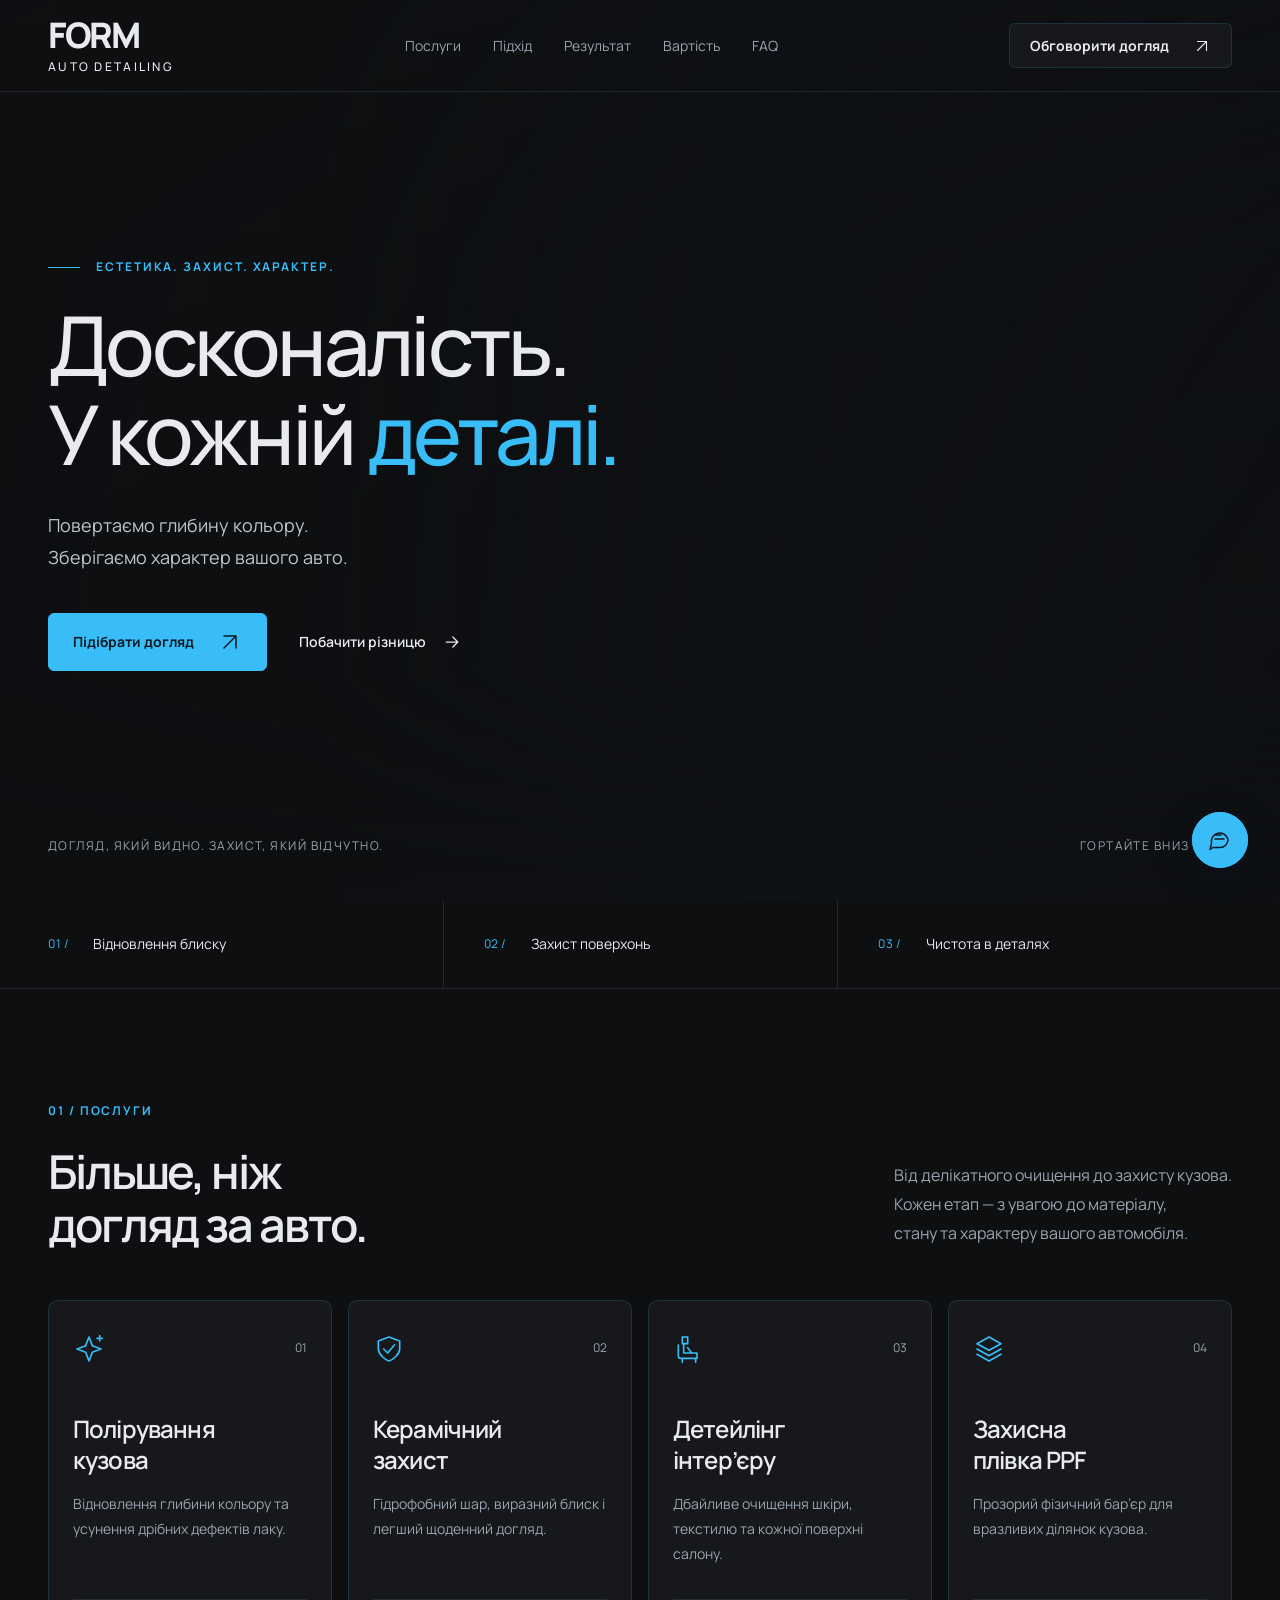
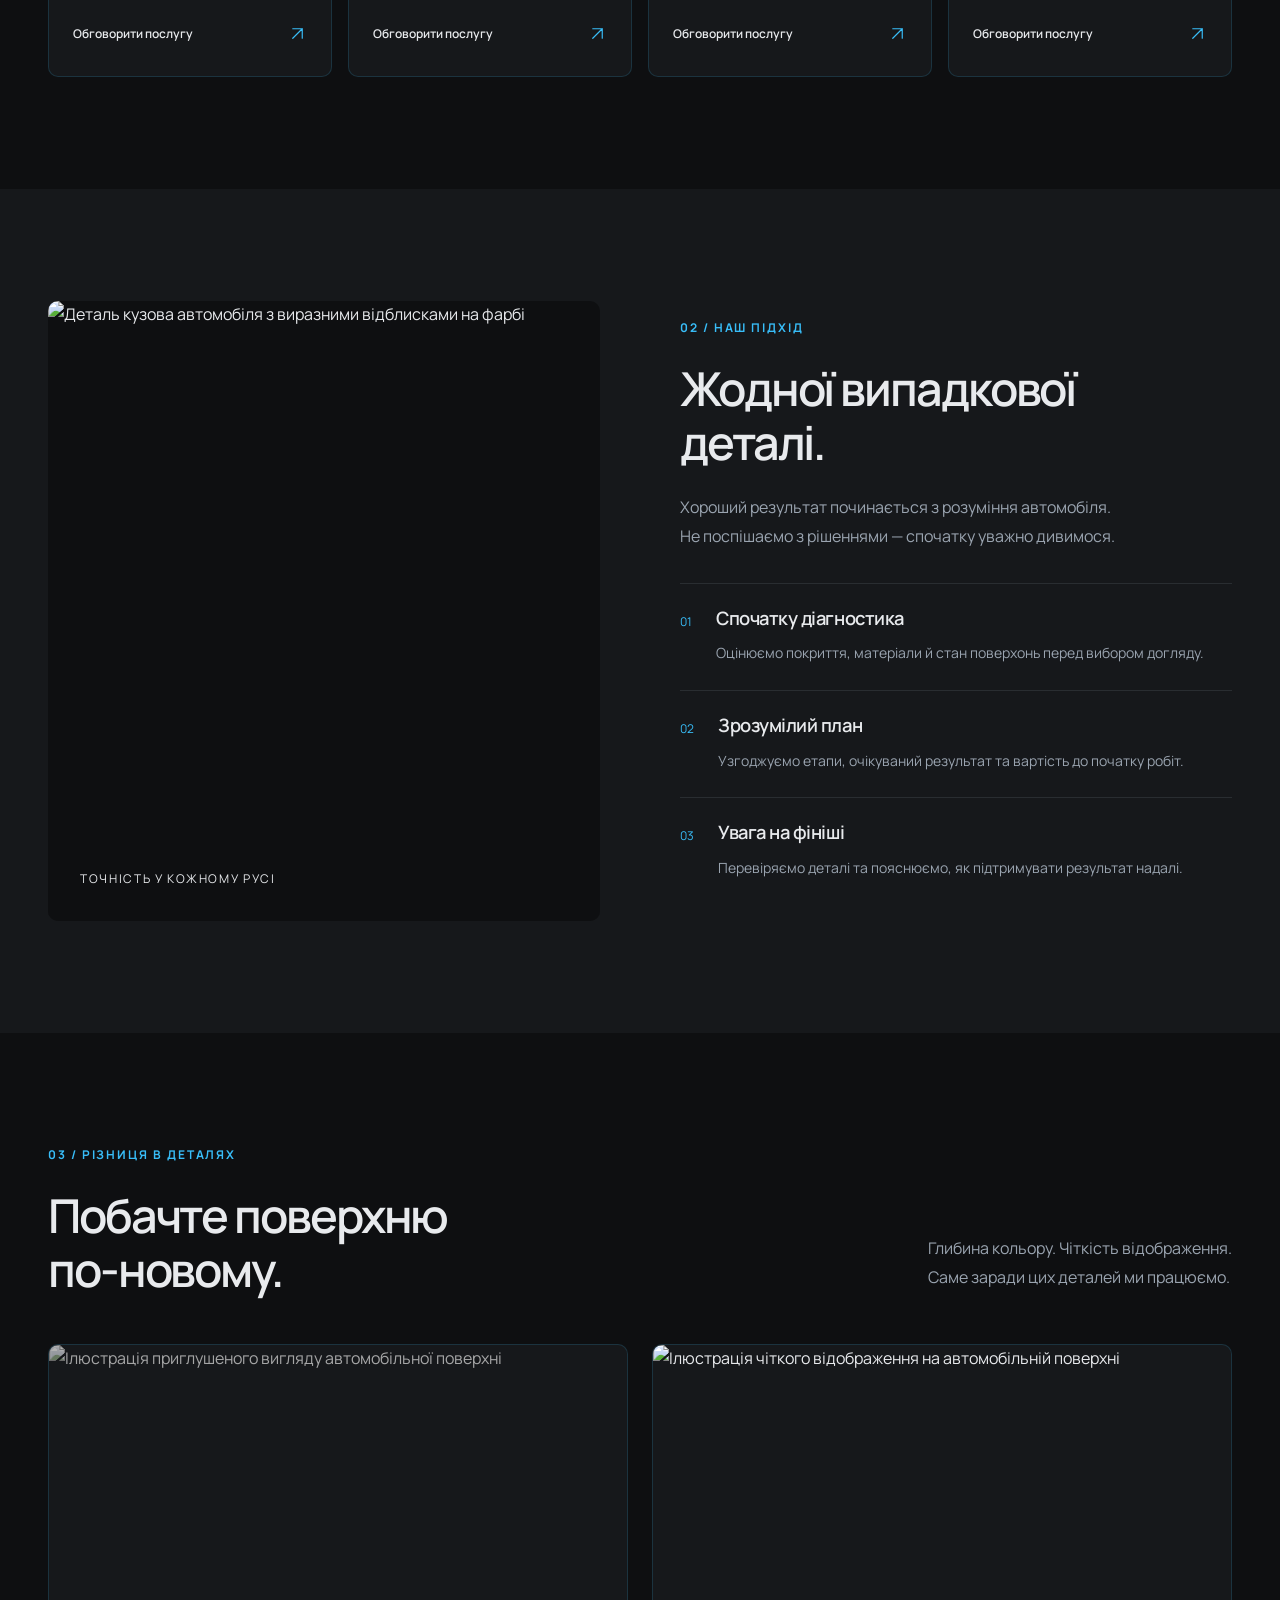
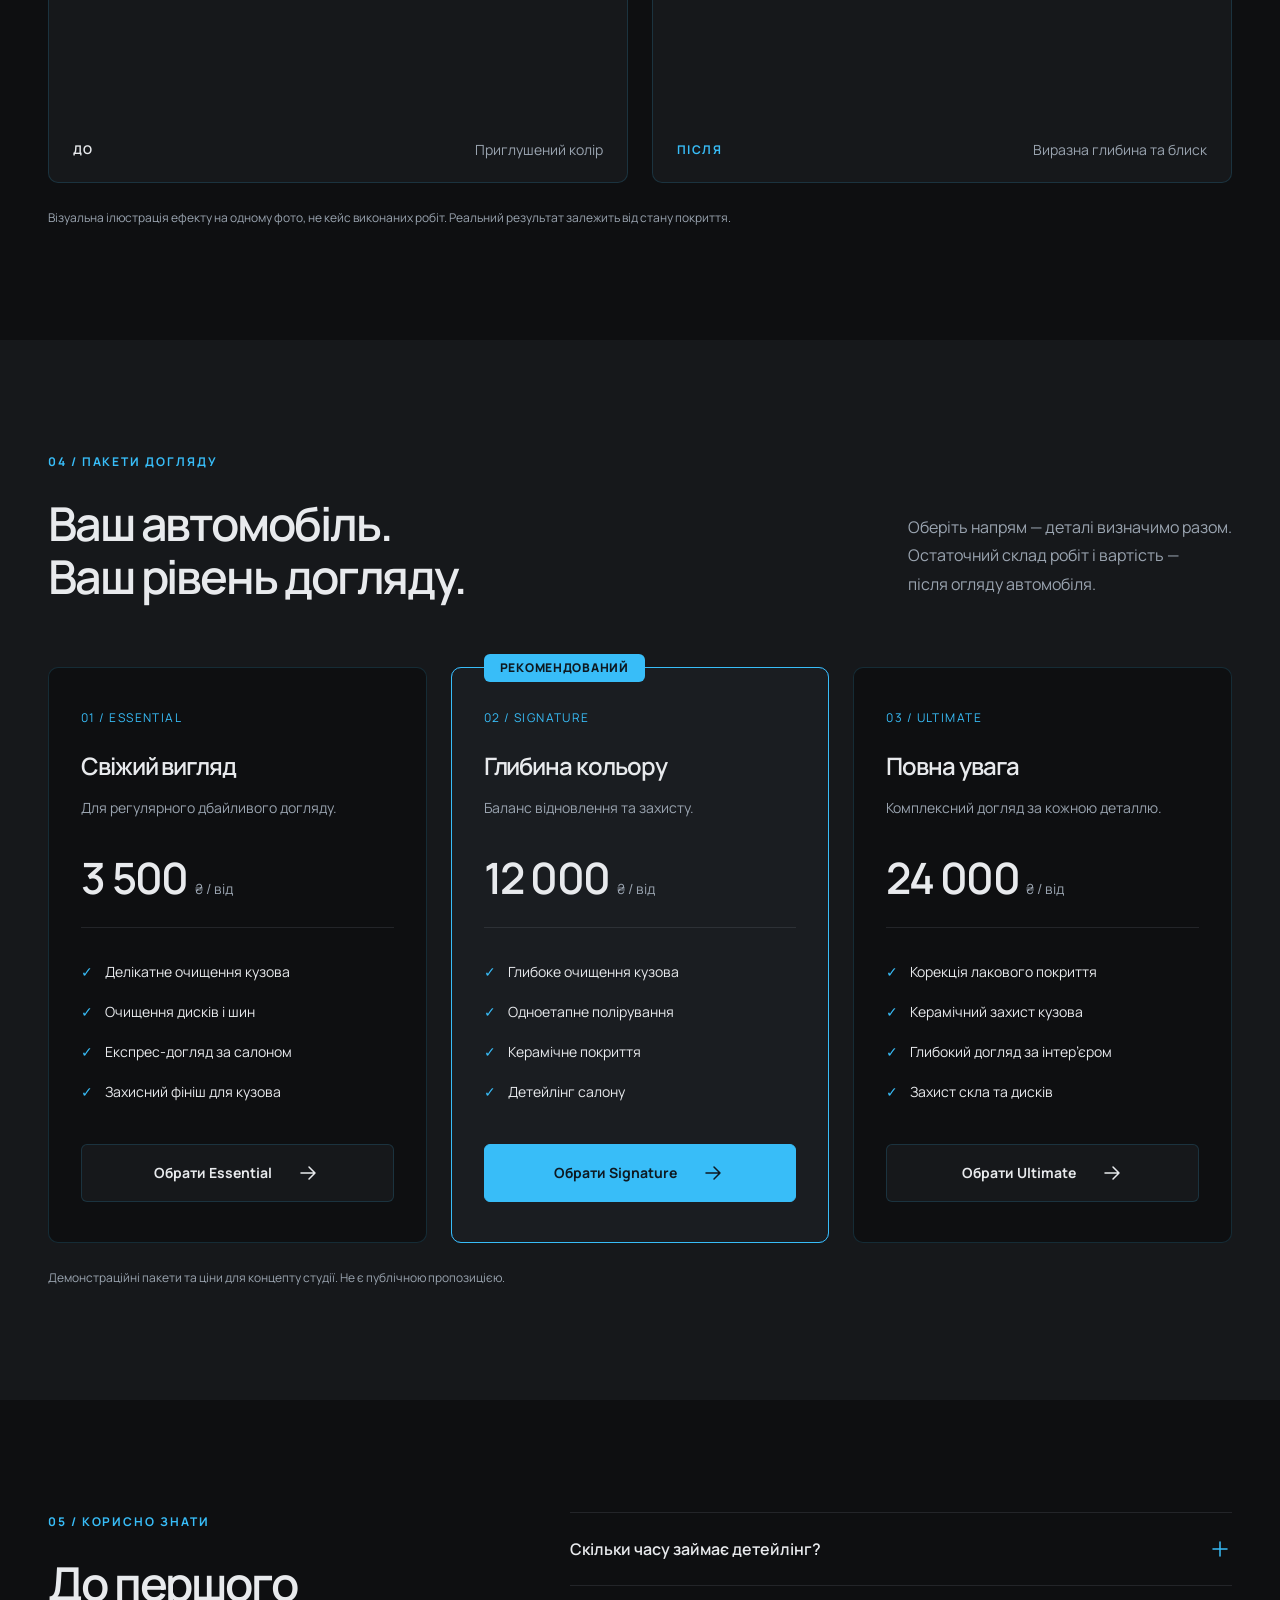
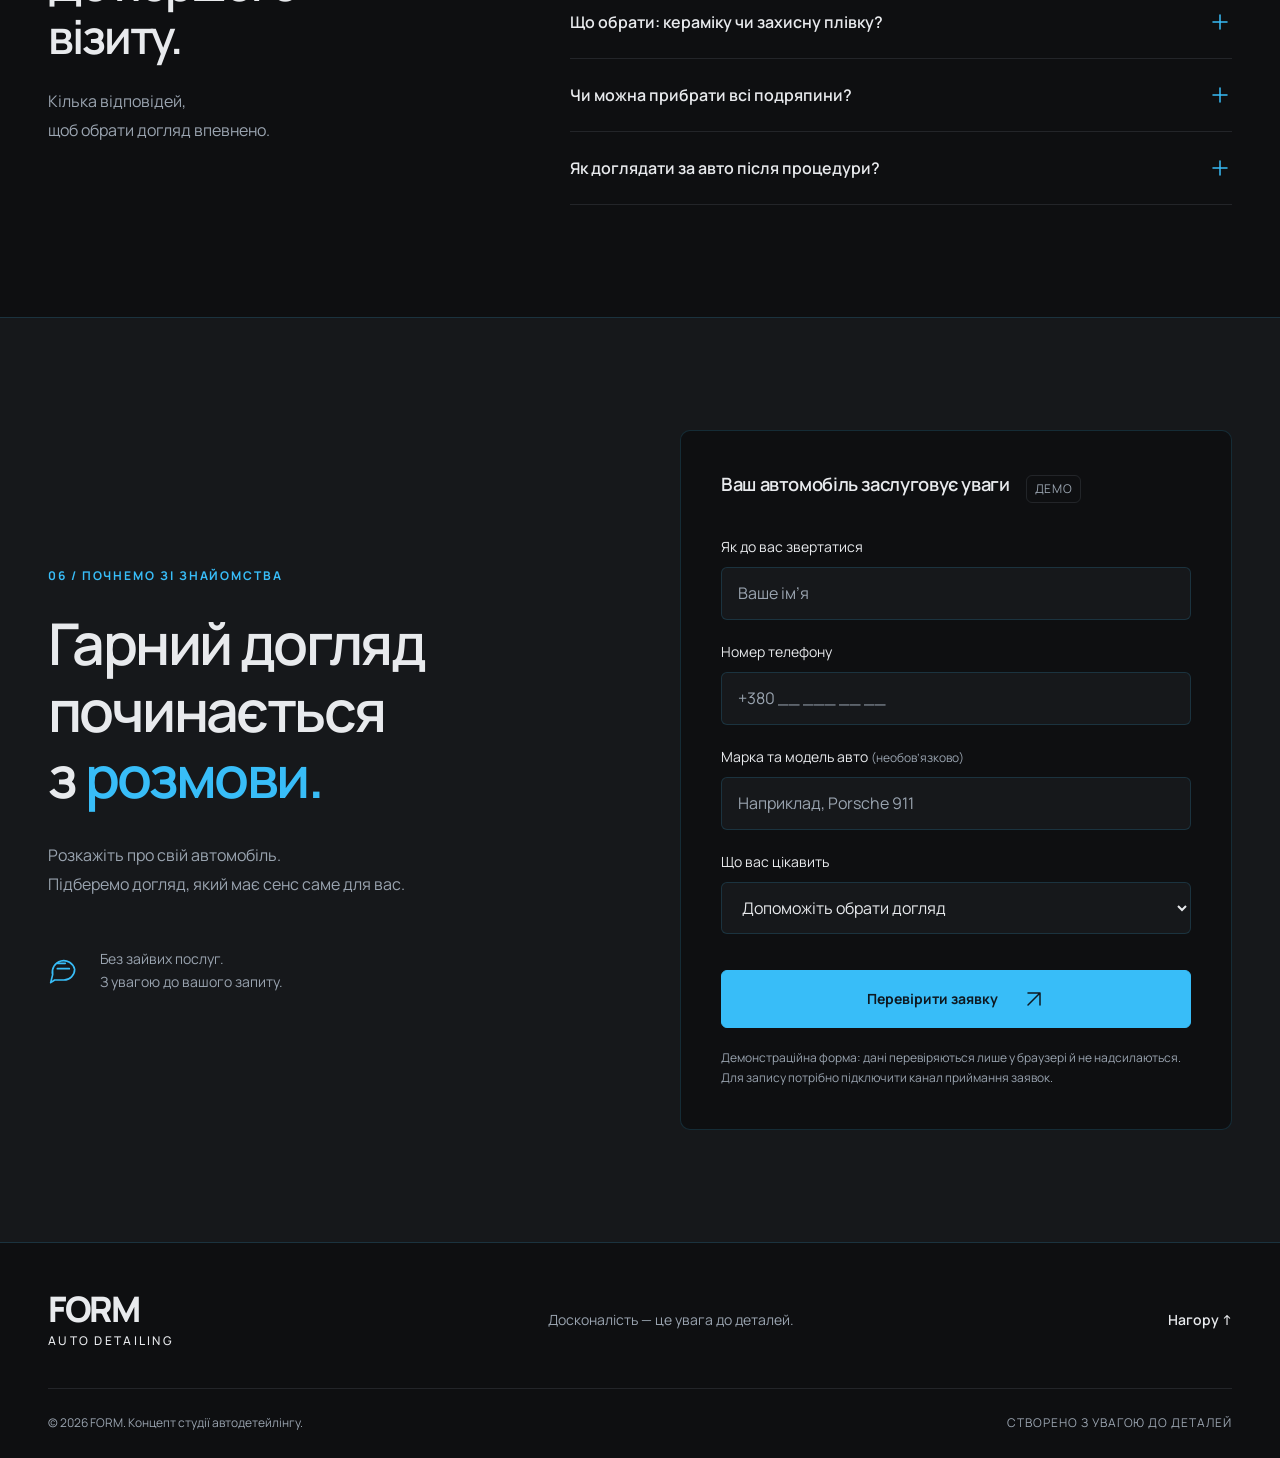
==== commit 0dcc2449: "Add files via upload" ====
--- a/index.html
+++ b/index.html
@@ -1,100 +1,100 @@
-<!doctype html>
-<html lang="uk">
-<head>
-  <meta charset="UTF-8"><meta name="viewport" content="width=device-width,initial-scale=1">
-  <meta name="theme-color" content="#0e0f11"><meta name="description" content="FORM — концепт студії автодетейлінгу. Полірування, захисні покриття та догляд за салоном. Увага до кожної деталі.">
-  <title>FORM — У кожній деталі</title>
-  <link rel="icon" href="./favicon.svg" type="image/svg+xml">
-  <link rel="preconnect" href="https://fonts.googleapis.com"><link rel="preconnect" href="https://fonts.gstatic.com" crossorigin>
-  <link href="https://fonts.googleapis.com/css2?family=Manrope:wght@400;500;600;700;800&display=swap" rel="stylesheet">
-  <link rel="stylesheet" href="./style.css"><script src="./app.js" defer></script>
-</head>
-<body>
-<svg class="svg-library" xmlns="http://www.w3.org/2000/svg" aria-hidden="true"><defs>
- <symbol id="arrow" viewBox="0 0 24 24"><path d="M5 12h14m-6-6 6 6-6 6"/></symbol>
- <symbol id="diagonal" viewBox="0 0 24 24"><path d="M6 18 18 6M6 6h12v12"/></symbol>
- <symbol id="shield" viewBox="0 0 24 24"><path d="m12 3 8 3v6c0 4-5 8-8 9-3-1-8-5-8-9V6z"/><path d="m8 12 3 3 5-6"/></symbol>
- <symbol id="spark" viewBox="0 0 24 24"><path d="m12 3 2.5 6.5L21 12l-6.5 2.5L12 21l-2.5-6.5L3 12l6.5-2.5zM20 2v4m-2-2h4"/></symbol>
- <symbol id="layers" viewBox="0 0 24 24"><path d="m3 8 9-5 9 5-9 5zM3 12l9 5 9-5M3 16l9 5 9-5"/></symbol>
- <symbol id="seat" viewBox="0 0 24 24"><path d="M7 3h4v5H7zM8 8v7h10v4H6a2 2 0 0 1-2-2V9M7 19v3m10-3v3m-6-11 3 4"/></symbol>
- <symbol id="check" viewBox="0 0 24 24"><path d="m5 12 4 4L19 6"/></symbol>
- <symbol id="plus" viewBox="0 0 24 24"><path d="M12 5v14M5 12h14"/></symbol>
- <symbol id="chat" viewBox="0 0 24 24"><path d="M20 11.5a8 8 0 0 1-8 8H5l-3 2 1.5-6A8 8 0 1 1 20 11.5Z"/><path d="M7 11h9M7 7h6"/></symbol>
-</defs></svg>
-<a class="skip" href="#main">Перейти до вмісту</a>
-<header class="header" id="header">
- <div class="container header-inner">
-  <a class="brand" href="#home" aria-label="FORM — на головну">FORM<span>AUTO DETAILING</span></a>
-  <nav class="desktop-nav" aria-label="Основна навігація"><a href="#services">Послуги</a><a href="#approach">Підхід</a><a href="#work">Результат</a><a href="#pricing">Вартість</a><a href="#faq">FAQ</a></nav>
-  <a class="button small header-cta" href="#contact">Обговорити догляд <svg aria-hidden="true" focusable="false"><use href="#diagonal"/></svg></a>
-  <button class="burger" type="button" aria-label="Відкрити меню" aria-expanded="false" aria-controls="mobile-nav"><span></span><span></span></button>
- </div>
- <nav id="mobile-nav" class="mobile-nav" aria-label="Мобільна навігація" inert><a href="#services">Послуги</a><a href="#approach">Наш підхід</a><a href="#work">Результат</a><a href="#pricing">Вартість</a><a href="#faq">Запитання</a><a href="#contact">Обговорити догляд ↗</a></nav>
-</header>
-<main id="main">
- <section class="hero" id="home" aria-labelledby="hero-title">
-  <div class="hero-media"><img id="hero-image" src="./assets/hero.jpg" alt="Спортивний автомобіль холодного сріблястого кольору" width="1920" height="1280" fetchpriority="high"></div>
-  <div class="hero-shade"></div>
-  <div class="container hero-content">
-   <p class="eyebrow hero-enter" style="--order:0"><span class="short-line"></span> ЕСТЕТИКА. ЗАХИСТ. ХАРАКТЕР.</p>
-   <h1 id="hero-title" class="hero-enter" style="--order:1">Досконалість.<br> У кожній <span>деталі.</span></h1>
-   <p class="hero-description hero-enter" style="--order:2">Повертаємо глибину кольору.<br> Зберігаємо характер вашого авто.</p>
-   <div class="hero-actions hero-enter" style="--order:3"><a class="button primary" href="#contact">Підібрати догляд <svg aria-hidden="true" focusable="false"><use href="#diagonal"/></svg></a><a class="text-link" href="#work">Побачити різницю <svg aria-hidden="true" focusable="false"><use href="#arrow"/></svg></a></div>
-  </div>
-  <div class="container hero-bottom"><span>ДОГЛЯД, ЯКИЙ ВИДНО. ЗАХИСТ, ЯКИЙ ВІДЧУТНО.</span><a href="#services" aria-label="Перейти до послуг">ГОРТАЙТЕ ВНИЗ <span>↓</span></a></div>
- </section>
- <div class="expertise-strip"><div class="container strip-grid"><div><span>01 /</span> Відновлення блиску</div><div><span>02 /</span> Захист поверхонь</div><div><span>03 /</span> Чистота в деталях</div></div></div>
- <section class="section container" id="services">
-  <div class="section-heading reveal"><div><p class="eyebrow">01 / ПОСЛУГИ</p><h2>Більше, ніж<br> догляд за авто.</h2></div><p class="section-intro">Від делікатного очищення до захисту кузова.<br> Кожен етап — з увагою до матеріалу,<br> стану та характеру вашого автомобіля.</p></div>
-  <div class="service-grid stagger">
-   <article class="card service-card reveal"><div class="card-top"><svg class="icon"><use href="#spark"/></svg><span>01</span></div><h3>Полірування<br> кузова</h3><p>Відновлення глибини кольору та усунення дрібних дефектів лаку.</p><a class="service-link" href="#contact" data-service="Полірування кузова">Обговорити послугу <svg aria-hidden="true" focusable="false"><use href="#diagonal"/></svg></a></article>
-   <article class="card service-card reveal"><div class="card-top"><svg class="icon"><use href="#shield"/></svg><span>02</span></div><h3>Керамічний<br> захист</h3><p>Гідрофобний шар, виразний блиск і легший щоденний догляд.</p><a class="service-link" href="#contact" data-service="Керамічний захист">Обговорити послугу <svg aria-hidden="true" focusable="false"><use href="#diagonal"/></svg></a></article>
-   <article class="card service-card reveal"><div class="card-top"><svg class="icon"><use href="#seat"/></svg><span>03</span></div><h3>Детейлінг<br> інтер’єру</h3><p>Дбайливе очищення шкіри, текстилю та кожної поверхні салону.</p><a class="service-link" href="#contact" data-service="Детейлінг інтер’єру">Обговорити послугу <svg aria-hidden="true" focusable="false"><use href="#diagonal"/></svg></a></article>
-   <article class="card service-card reveal"><div class="card-top"><svg class="icon"><use href="#layers"/></svg><span>04</span></div><h3>Захисна<br> плівка PPF</h3><p>Прозорий фізичний бар’єр для вразливих ділянок кузова.</p><a class="service-link" href="#contact" data-service="Захисна плівка PPF">Обговорити послугу <svg aria-hidden="true" focusable="false"><use href="#diagonal"/></svg></a></article>
-  </div>
- </section>
- <section class="approach section" id="approach"><div class="container approach-grid">
-  <div class="detail-photo reveal"><img src="./assets/detail.jpg" alt="Деталь кузова автомобіля з виразними відблисками на фарбі" width="1000" height="1000" loading="lazy"><span class="photo-caption">ТОЧНІСТЬ У КОЖНОМУ РУСІ</span></div>
-  <div class="approach-copy"><p class="eyebrow reveal">02 / НАШ ПІДХІД</p><h2 class="reveal">Жодної випадкової<br> деталі.</h2><p class="section-intro reveal">Хороший результат починається з розуміння автомобіля. Не поспішаємо з рішеннями — спочатку уважно дивимося.</p><div class="principles stagger">
-   <article class="principle reveal"><span>01</span><div><h3>Спочатку діагностика</h3><p>Оцінюємо покриття, матеріали й стан поверхонь перед вибором догляду.</p></div></article>
-   <article class="principle reveal"><span>02</span><div><h3>Зрозумілий план</h3><p>Узгоджуємо етапи, очікуваний результат та вартість до початку робіт.</p></div></article>
-   <article class="principle reveal"><span>03</span><div><h3>Увага на фініші</h3><p>Перевіряємо деталі та пояснюємо, як підтримувати результат надалі.</p></div></article>
-  </div></div>
- </div></section>
- <section class="section container" id="work">
-  <div class="section-heading reveal"><div><p class="eyebrow">03 / РІЗНИЦЯ В ДЕТАЛЯХ</p><h2>Побачте поверхню<br> по-новому.</h2></div><p class="section-intro">Глибина кольору. Чіткість відображення.<br> Саме заради цих деталей ми працюємо.</p></div>
-  <div class="comparison-grid stagger"><figure class="comparison-card reveal"><div class="comparison-image"><img class="before-treatment" src="./assets/detail.jpg" width="1000" height="800" alt="Ілюстрація приглушеного вигляду автомобільної поверхні" loading="lazy"></div><figcaption><span class="tag">ДО</span><span>Приглушений колір</span></figcaption></figure><figure class="comparison-card reveal"><div class="comparison-image"><img src="./assets/detail.jpg" width="1000" height="800" alt="Ілюстрація чіткого відображення на автомобільній поверхні" loading="lazy"></div><figcaption><span class="tag accent-tag">ПІСЛЯ</span><span>Виразна глибина та блиск</span></figcaption></figure></div>
-  <p class="caption reveal">Візуальна ілюстрація ефекту на одному фото, не кейс виконаних робіт. Реальний результат залежить від стану покриття.</p>
- </section>
- <section class="section pricing-section" id="pricing"><div class="container">
-  <div class="section-heading reveal"><div><p class="eyebrow">04 / ПАКЕТИ ДОГЛЯДУ</p><h2>Ваш автомобіль.<br> Ваш рівень догляду.</h2></div><p class="section-intro">Оберіть напрям — деталі визначимо разом.<br> Остаточний склад робіт і вартість —<br> після огляду автомобіля.</p></div>
-  <div class="pricing-grid stagger">
-   <article class="card price-card reveal"><p class="plan-label">01 / ESSENTIAL</p><h3>Свіжий вигляд</h3><p>Для регулярного дбайливого догляду.</p><div class="price">3 500 <span>₴ / від</span></div><ul><li>Делікатне очищення кузова</li><li>Очищення дисків і шин</li><li>Експрес-догляд за салоном</li><li>Захисний фініш для кузова</li></ul><a class="button" href="#contact" data-service="Essential — Свіжий вигляд">Обрати Essential <svg aria-hidden="true" focusable="false"><use href="#arrow"/></svg></a></article>
-   <article class="card price-card recommended reveal"><div class="recommend-label">РЕКОМЕНДОВАНИЙ</div><p class="plan-label">02 / SIGNATURE</p><h3>Глибина кольору</h3><p>Баланс відновлення та захисту.</p><div class="price">12 000 <span>₴ / від</span></div><ul><li>Глибоке очищення кузова</li><li>Одноетапне полірування</li><li>Керамічне покриття</li><li>Детейлінг салону</li></ul><a class="button primary" href="#contact" data-service="Signature — Глибина кольору">Обрати Signature <svg aria-hidden="true" focusable="false"><use href="#arrow"/></svg></a></article>
-   <article class="card price-card reveal"><p class="plan-label">03 / ULTIMATE</p><h3>Повна увага</h3><p>Комплексний догляд за кожною деталлю.</p><div class="price">24 000 <span>₴ / від</span></div><ul><li>Корекція лакового покриття</li><li>Керамічний захист кузова</li><li>Глибокий догляд за інтер’єром</li><li>Захист скла та дисків</li></ul><a class="button" href="#contact" data-service="Ultimate — Повна увага">Обрати Ultimate <svg aria-hidden="true" focusable="false"><use href="#arrow"/></svg></a></article>
-  </div><p class="caption">Демонстраційні пакети та ціни для концепту студії. Не є публічною пропозицією.</p>
- </div></section>
- <section class="section container faq-grid" id="faq"><div class="reveal"><p class="eyebrow">05 / КОРИСНО ЗНАТИ</p><h2>До першого<br> візиту.</h2><p class="section-intro">Кілька відповідей,<br> щоб обрати догляд впевнено.</p></div><div class="faq-list reveal">
-  <article class="faq-item"><h3><button type="button" aria-expanded="false" aria-controls="faq-1">Скільки часу займає детейлінг?<svg aria-hidden="true" focusable="false"><use href="#plus"/></svg></button></h3><div class="faq-answer" id="faq-1" inert><div><p>Тривалість залежить від стану автомобіля та обраних робіт. Очищення може зайняти кілька годин, а комплекс із поліруванням і покриттям — кілька днів. Точний термін узгоджується після огляду.</p></div></div></article>
-  <article class="faq-item"><h3><button type="button" aria-expanded="false" aria-controls="faq-2">Що обрати: кераміку чи захисну плівку?<svg aria-hidden="true" focusable="false"><use href="#plus"/></svg></button></h3><div class="faq-answer" id="faq-2" inert><div><p>Керамічне покриття полегшує очищення та додає гідрофобності. PPF створює фізичний захисний шар на кузові. Вибір залежить від того, як ви використовуєте авто й що хочете захистити.</p></div></div></article>
-  <article class="faq-item"><h3><button type="button" aria-expanded="false" aria-controls="faq-3">Чи можна прибрати всі подряпини?<svg aria-hidden="true" focusable="false"><use href="#plus"/></svg></button></h3><div class="faq-answer" id="faq-3" inert><div><p>Не завжди. Безпечна корекція залежить від глибини дефектів і залишкової товщини лаку. Глибокі пошкодження можуть потребувати фарбування. Можливості та обмеження визначають під час діагностики.</p></div></div></article>
-  <article class="faq-item"><h3><button type="button" aria-expanded="false" aria-controls="faq-4">Як доглядати за авто після процедури?<svg aria-hidden="true" focusable="false"><use href="#plus"/></svg></button></h3><div class="faq-answer" id="faq-4" inert><div><p>Рекомендації залежать від нанесеного засобу та його часу затвердіння. Після робіт варто отримати індивідуальні правила першого миття, вибору хімії та подальшого обслуговування покриття.</p></div></div></article>
- </div></section>
- <section class="contact-section section" id="contact"><div class="container contact-grid">
-  <div class="contact-copy reveal"><p class="eyebrow">06 / ПОЧНЕМО ЗІ ЗНАЙОМСТВА</p><h2>Гарний догляд<br> починається<br> з <span>розмови.</span></h2><p class="section-intro">Розкажіть про свій автомобіль.<br> Підберемо догляд, який має сенс саме для вас.</p><div class="contact-note"><svg class="icon"><use href="#chat"/></svg><p>Без зайвих послуг.<br> З увагою до вашого запиту.</p></div></div>
-  <form id="contact-form" class="contact-form reveal" novalidate>
-   <div class="form-topline"><h3>Ваш автомобіль заслуговує уваги</h3><span class="demo-badge">ДЕМО</span></div>
-   <div class="field"><label for="name">Як до вас звертатися</label><div class="input-wrap"><input id="name" name="name" autocomplete="given-name" placeholder="Ваше ім’я" required minlength="2" maxlength="80" aria-describedby="name-error"></div><p id="name-error" class="field-error"></p></div>
-   <div class="field"><label for="phone">Номер телефону</label><div class="input-wrap"><input id="phone" name="phone" type="tel" autocomplete="tel" placeholder="+380 __ ___ __ __" required aria-describedby="phone-error" maxlength="24"></div><p id="phone-error" class="field-error"></p></div>
-   <div class="field"><label for="car">Марка та модель авто <span>(необов’язково)</span></label><div class="input-wrap"><input id="car" name="car" autocomplete="off" placeholder="Наприклад, Porsche 911" maxlength="120"></div></div>
-   <div class="field"><label for="service">Що вас цікавить</label><div class="input-wrap"><select id="service" name="service"><option>Допоможіть обрати догляд</option><option>Полірування кузова</option><option>Керамічний захист</option><option>Детейлінг інтер’єру</option><option>Захисна плівка PPF</option><option>Essential — Свіжий вигляд</option><option>Signature — Глибина кольору</option><option>Ultimate — Повна увага</option></select></div></div>
-   <button class="button primary submit-button" type="submit"><span class="submit-text">Перевірити заявку</span><svg class="submit-arrow"><use href="#diagonal"/></svg><svg class="success-check"><use href="#check"/></svg></button>
-   <p id="form-status" class="form-status" role="status" aria-live="polite"></p>
-   <p class="form-footnote">Демонстраційна форма: дані перевіряються лише у браузері й не надсилаються. Для запису потрібно підключити канал приймання заявок.</p>
-  </form>
- </div></section>
-</main>
-<footer class="footer"><div class="container footer-top"><a class="brand" href="#home">FORM<span>AUTO DETAILING</span></a><p>Досконалість — це увага до деталей.</p><a class="text-link" href="#home">Нагору ↑</a></div><div class="container footer-bottom"><span>© 2026 FORM. Концепт студії автодетейлінгу.</span><span>СТВОРЕНО З УВАГОЮ ДО ДЕТАЛЕЙ</span></div></footer>
-<a class="floating-contact" href="#contact" aria-label="Перейти до форми зв’язку"><svg aria-hidden="true" focusable="false"><use href="#chat"/></svg></a>
-</body>
-</html>
+<!doctype html>
+<html lang="uk">
+<head>
+  <meta charset="UTF-8"><meta name="viewport" content="width=device-width,initial-scale=1">
+  <meta name="theme-color" content="#0e0f11"><meta name="description" content="FORM — концепт студії автодетейлінгу. Полірування, захисні покриття та догляд за салоном. Увага до кожної деталі.">
+  <title>FORM — У кожній деталі</title>
+  <link rel="icon" href="./favicon.svg" type="image/svg+xml">
+  <link rel="preconnect" href="https://fonts.googleapis.com"><link rel="preconnect" href="https://fonts.gstatic.com" crossorigin>
+  <link href="https://fonts.googleapis.com/css2?family=Manrope:wght@400;500;600;700;800&display=swap" rel="stylesheet">
+  <link rel="stylesheet" href="./style.css"><script src="./app.js" defer></script>
+</head>
+<body>
+<svg class="svg-library" xmlns="http://www.w3.org/2000/svg" aria-hidden="true"><defs>
+ <symbol id="arrow" viewBox="0 0 24 24"><path d="M5 12h14m-6-6 6 6-6 6"/></symbol>
+ <symbol id="diagonal" viewBox="0 0 24 24"><path d="M6 18 18 6M6 6h12v12"/></symbol>
+ <symbol id="shield" viewBox="0 0 24 24"><path d="m12 3 8 3v6c0 4-5 8-8 9-3-1-8-5-8-9V6z"/><path d="m8 12 3 3 5-6"/></symbol>
+ <symbol id="spark" viewBox="0 0 24 24"><path d="m12 3 2.5 6.5L21 12l-6.5 2.5L12 21l-2.5-6.5L3 12l6.5-2.5zM20 2v4m-2-2h4"/></symbol>
+ <symbol id="layers" viewBox="0 0 24 24"><path d="m3 8 9-5 9 5-9 5zM3 12l9 5 9-5M3 16l9 5 9-5"/></symbol>
+ <symbol id="seat" viewBox="0 0 24 24"><path d="M7 3h4v5H7zM8 8v7h10v4H6a2 2 0 0 1-2-2V9M7 19v3m10-3v3m-6-11 3 4"/></symbol>
+ <symbol id="check" viewBox="0 0 24 24"><path d="m5 12 4 4L19 6"/></symbol>
+ <symbol id="plus" viewBox="0 0 24 24"><path d="M12 5v14M5 12h14"/></symbol>
+ <symbol id="chat" viewBox="0 0 24 24"><path d="M20 11.5a8 8 0 0 1-8 8H5l-3 2 1.5-6A8 8 0 1 1 20 11.5Z"/><path d="M7 11h9M7 7h6"/></symbol>
+</defs></svg>
+<a class="skip" href="#main">Перейти до вмісту</a>
+<header class="header" id="header">
+ <div class="container header-inner">
+  <a class="brand" href="#home" aria-label="FORM — на головну">FORM<span>AUTO DETAILING</span></a>
+  <nav class="desktop-nav" aria-label="Основна навігація"><a href="#services">Послуги</a><a href="#approach">Підхід</a><a href="#work">Результат</a><a href="#pricing">Вартість</a><a href="#faq">FAQ</a></nav>
+  <a class="button small header-cta" href="#contact">Обговорити догляд <svg aria-hidden="true" focusable="false"><use href="#diagonal"/></svg></a>
+  <button class="burger" type="button" aria-label="Відкрити меню" aria-expanded="false" aria-controls="mobile-nav"><span></span><span></span></button>
+ </div>
+ <nav id="mobile-nav" class="mobile-nav" aria-label="Мобільна навігація" inert><a href="#services">Послуги</a><a href="#approach">Наш підхід</a><a href="#work">Результат</a><a href="#pricing">Вартість</a><a href="#faq">Запитання</a><a href="#contact">Обговорити догляд ↗</a></nav>
+</header>
+<main id="main">
+ <section class="hero" id="home" aria-labelledby="hero-title">
+  <div class="hero-media"><img id="hero-image" src="./assets/hero.jpg" alt="Спортивний автомобіль холодного сріблястого кольору" width="1920" height="1280" fetchpriority="high"></div>
+  <div class="hero-shade"></div>
+  <div class="container hero-content">
+   <p class="eyebrow hero-enter" style="--order:0"><span class="short-line"></span> ЕСТЕТИКА. ЗАХИСТ. ХАРАКТЕР.</p>
+   <h1 id="hero-title" class="hero-enter" style="--order:1">Досконалість.<br> У кожній <span>деталі.</span></h1>
+   <p class="hero-description hero-enter" style="--order:2">Повертаємо глибину кольору.<br> Зберігаємо характер вашого авто.</p>
+   <div class="hero-actions hero-enter" style="--order:3"><a class="button primary" href="#contact">Підібрати догляд <svg aria-hidden="true" focusable="false"><use href="#diagonal"/></svg></a><a class="text-link" href="#work">Побачити різницю <svg aria-hidden="true" focusable="false"><use href="#arrow"/></svg></a></div>
+  </div>
+  <div class="container hero-bottom"><span>ДОГЛЯД, ЯКИЙ ВИДНО. ЗАХИСТ, ЯКИЙ ВІДЧУТНО.</span><a href="#services" aria-label="Перейти до послуг">ГОРТАЙТЕ ВНИЗ <span>↓</span></a></div>
+ </section>
+ <div class="expertise-strip"><div class="container strip-grid"><div><span>01 /</span> Відновлення блиску</div><div><span>02 /</span> Захист поверхонь</div><div><span>03 /</span> Чистота в деталях</div></div></div>
+ <section class="section container" id="services">
+  <div class="section-heading reveal"><div><p class="eyebrow">01 / ПОСЛУГИ</p><h2>Більше, ніж<br> догляд за авто.</h2></div><p class="section-intro">Від делікатного очищення до захисту кузова.<br> Кожен етап — з увагою до матеріалу,<br> стану та характеру вашого автомобіля.</p></div>
+  <div class="service-grid stagger">
+   <article class="card service-card reveal"><div class="card-top"><svg class="icon"><use href="#spark"/></svg><span>01</span></div><h3>Полірування<br> кузова</h3><p>Відновлення глибини кольору та усунення дрібних дефектів лаку.</p><a class="service-link" href="#contact" data-service="Полірування кузова">Обговорити послугу <svg aria-hidden="true" focusable="false"><use href="#diagonal"/></svg></a></article>
+   <article class="card service-card reveal"><div class="card-top"><svg class="icon"><use href="#shield"/></svg><span>02</span></div><h3>Керамічний<br> захист</h3><p>Гідрофобний шар, виразний блиск і легший щоденний догляд.</p><a class="service-link" href="#contact" data-service="Керамічний захист">Обговорити послугу <svg aria-hidden="true" focusable="false"><use href="#diagonal"/></svg></a></article>
+   <article class="card service-card reveal"><div class="card-top"><svg class="icon"><use href="#seat"/></svg><span>03</span></div><h3>Детейлінг<br> інтер’єру</h3><p>Дбайливе очищення шкіри, текстилю та кожної поверхні салону.</p><a class="service-link" href="#contact" data-service="Детейлінг інтер’єру">Обговорити послугу <svg aria-hidden="true" focusable="false"><use href="#diagonal"/></svg></a></article>
+   <article class="card service-card reveal"><div class="card-top"><svg class="icon"><use href="#layers"/></svg><span>04</span></div><h3>Захисна<br> плівка PPF</h3><p>Прозорий фізичний бар’єр для вразливих ділянок кузова.</p><a class="service-link" href="#contact" data-service="Захисна плівка PPF">Обговорити послугу <svg aria-hidden="true" focusable="false"><use href="#diagonal"/></svg></a></article>
+  </div>
+ </section>
+ <section class="approach section" id="approach"><div class="container approach-grid">
+  <div class="detail-photo reveal"><img src="./assets/detail.jpg" alt="Деталь кузова автомобіля з виразними відблисками на фарбі" width="1000" height="1000" loading="lazy"><span class="photo-caption">ТОЧНІСТЬ У КОЖНОМУ РУСІ</span></div>
+  <div class="approach-copy"><p class="eyebrow reveal">02 / НАШ ПІДХІД</p><h2 class="reveal">Жодної випадкової<br> деталі.</h2><p class="section-intro reveal">Хороший результат починається з розуміння автомобіля. Не поспішаємо з рішеннями — спочатку уважно дивимося.</p><div class="principles stagger">
+   <article class="principle reveal"><span>01</span><div><h3>Спочатку діагностика</h3><p>Оцінюємо покриття, матеріали й стан поверхонь перед вибором догляду.</p></div></article>
+   <article class="principle reveal"><span>02</span><div><h3>Зрозумілий план</h3><p>Узгоджуємо етапи, очікуваний результат та вартість до початку робіт.</p></div></article>
+   <article class="principle reveal"><span>03</span><div><h3>Увага на фініші</h3><p>Перевіряємо деталі та пояснюємо, як підтримувати результат надалі.</p></div></article>
+  </div></div>
+ </div></section>
+ <section class="section container" id="work">
+  <div class="section-heading reveal"><div><p class="eyebrow">03 / РІЗНИЦЯ В ДЕТАЛЯХ</p><h2>Побачте поверхню<br> по-новому.</h2></div><p class="section-intro">Глибина кольору. Чіткість відображення.<br> Саме заради цих деталей ми працюємо.</p></div>
+  <div class="comparison-grid stagger"><figure class="comparison-card reveal"><div class="comparison-image"><img class="before-treatment" src="./assets/detail.jpg" width="1000" height="800" alt="Ілюстрація приглушеного вигляду автомобільної поверхні" loading="lazy"></div><figcaption><span class="tag">ДО</span><span>Приглушений колір</span></figcaption></figure><figure class="comparison-card reveal"><div class="comparison-image"><img src="./assets/detail.jpg" width="1000" height="800" alt="Ілюстрація чіткого відображення на автомобільній поверхні" loading="lazy"></div><figcaption><span class="tag accent-tag">ПІСЛЯ</span><span>Виразна глибина та блиск</span></figcaption></figure></div>
+  <p class="caption reveal">Візуальна ілюстрація ефекту на одному фото, не кейс виконаних робіт. Реальний результат залежить від стану покриття.</p>
+ </section>
+ <section class="section pricing-section" id="pricing"><div class="container">
+  <div class="section-heading reveal"><div><p class="eyebrow">04 / ПАКЕТИ ДОГЛЯДУ</p><h2>Ваш автомобіль.<br> Ваш рівень догляду.</h2></div><p class="section-intro">Оберіть напрям — деталі визначимо разом.<br> Остаточний склад робіт і вартість —<br> після огляду автомобіля.</p></div>
+  <div class="pricing-grid stagger">
+   <article class="card price-card reveal"><p class="plan-label">01 / ESSENTIAL</p><h3>Свіжий вигляд</h3><p>Для регулярного дбайливого догляду.</p><div class="price">3 500 <span>₴ / від</span></div><ul><li>Делікатне очищення кузова</li><li>Очищення дисків і шин</li><li>Експрес-догляд за салоном</li><li>Захисний фініш для кузова</li></ul><a class="button" href="#contact" data-service="Essential — Свіжий вигляд">Обрати Essential <svg aria-hidden="true" focusable="false"><use href="#arrow"/></svg></a></article>
+   <article class="card price-card recommended reveal"><div class="recommend-label">РЕКОМЕНДОВАНИЙ</div><p class="plan-label">02 / SIGNATURE</p><h3>Глибина кольору</h3><p>Баланс відновлення та захисту.</p><div class="price">12 000 <span>₴ / від</span></div><ul><li>Глибоке очищення кузова</li><li>Одноетапне полірування</li><li>Керамічне покриття</li><li>Детейлінг салону</li></ul><a class="button primary" href="#contact" data-service="Signature — Глибина кольору">Обрати Signature <svg aria-hidden="true" focusable="false"><use href="#arrow"/></svg></a></article>
+   <article class="card price-card reveal"><p class="plan-label">03 / ULTIMATE</p><h3>Повна увага</h3><p>Комплексний догляд за кожною деталлю.</p><div class="price">24 000 <span>₴ / від</span></div><ul><li>Корекція лакового покриття</li><li>Керамічний захист кузова</li><li>Глибокий догляд за інтер’єром</li><li>Захист скла та дисків</li></ul><a class="button" href="#contact" data-service="Ultimate — Повна увага">Обрати Ultimate <svg aria-hidden="true" focusable="false"><use href="#arrow"/></svg></a></article>
+  </div><p class="caption">Демонстраційні пакети та ціни для концепту студії. Не є публічною пропозицією.</p>
+ </div></section>
+ <section class="section container faq-grid" id="faq"><div class="reveal"><p class="eyebrow">05 / КОРИСНО ЗНАТИ</p><h2>До першого<br> візиту.</h2><p class="section-intro">Кілька відповідей,<br> щоб обрати догляд впевнено.</p></div><div class="faq-list reveal">
+  <article class="faq-item"><h3><button type="button" aria-expanded="false" aria-controls="faq-1">Скільки часу займає детейлінг?<svg aria-hidden="true" focusable="false"><use href="#plus"/></svg></button></h3><div class="faq-answer" id="faq-1" inert><div><p>Тривалість залежить від стану автомобіля та обраних робіт. Очищення може зайняти кілька годин, а комплекс із поліруванням і покриттям — кілька днів. Точний термін узгоджується після огляду.</p></div></div></article>
+  <article class="faq-item"><h3><button type="button" aria-expanded="false" aria-controls="faq-2">Що обрати: кераміку чи захисну плівку?<svg aria-hidden="true" focusable="false"><use href="#plus"/></svg></button></h3><div class="faq-answer" id="faq-2" inert><div><p>Керамічне покриття полегшує очищення та додає гідрофобності. PPF створює фізичний захисний шар на кузові. Вибір залежить від того, як ви використовуєте авто й що хочете захистити.</p></div></div></article>
+  <article class="faq-item"><h3><button type="button" aria-expanded="false" aria-controls="faq-3">Чи можна прибрати всі подряпини?<svg aria-hidden="true" focusable="false"><use href="#plus"/></svg></button></h3><div class="faq-answer" id="faq-3" inert><div><p>Не завжди. Безпечна корекція залежить від глибини дефектів і залишкової товщини лаку. Глибокі пошкодження можуть потребувати фарбування. Можливості та обмеження визначають під час діагностики.</p></div></div></article>
+  <article class="faq-item"><h3><button type="button" aria-expanded="false" aria-controls="faq-4">Як доглядати за авто після процедури?<svg aria-hidden="true" focusable="false"><use href="#plus"/></svg></button></h3><div class="faq-answer" id="faq-4" inert><div><p>Рекомендації залежать від нанесеного засобу та його часу затвердіння. Після робіт варто отримати індивідуальні правила першого миття, вибору хімії та подальшого обслуговування покриття.</p></div></div></article>
+ </div></section>
+ <section class="contact-section section" id="contact"><div class="container contact-grid">
+  <div class="contact-copy reveal"><p class="eyebrow">06 / ПОЧНЕМО ЗІ ЗНАЙОМСТВА</p><h2>Гарний догляд<br> починається<br> з <span>розмови.</span></h2><p class="section-intro">Розкажіть про свій автомобіль.<br> Підберемо догляд, який має сенс саме для вас.</p><div class="contact-note"><svg class="icon"><use href="#chat"/></svg><p>Без зайвих послуг.<br> З увагою до вашого запиту.</p></div></div>
+  <form id="contact-form" class="contact-form reveal" novalidate>
+   <div class="form-topline"><h3>Ваш автомобіль заслуговує уваги</h3><span class="demo-badge">ДЕМО</span></div>
+   <div class="field"><label for="name">Як до вас звертатися</label><div class="input-wrap"><input id="name" name="name" autocomplete="given-name" placeholder="Ваше ім’я" required minlength="2" maxlength="80" aria-describedby="name-error"></div><p id="name-error" class="field-error"></p></div>
+   <div class="field"><label for="phone">Номер телефону</label><div class="input-wrap"><input id="phone" name="phone" type="tel" autocomplete="tel" placeholder="+380 __ ___ __ __" required aria-describedby="phone-error" maxlength="24"></div><p id="phone-error" class="field-error"></p></div>
+   <div class="field"><label for="car">Марка та модель авто <span>(необов’язково)</span></label><div class="input-wrap"><input id="car" name="car" autocomplete="off" placeholder="Наприклад, Porsche 911" maxlength="120"></div></div>
+   <div class="field"><label for="service">Що вас цікавить</label><div class="input-wrap"><select id="service" name="service"><option>Допоможіть обрати догляд</option><option>Полірування кузова</option><option>Керамічний захист</option><option>Детейлінг інтер’єру</option><option>Захисна плівка PPF</option><option>Essential — Свіжий вигляд</option><option>Signature — Глибина кольору</option><option>Ultimate — Повна увага</option></select></div></div>
+   <button class="button primary submit-button" type="submit"><span class="submit-text">Перевірити заявку</span><svg class="submit-arrow"><use href="#diagonal"/></svg><svg class="success-check"><use href="#check"/></svg></button>
+   <p id="form-status" class="form-status" role="status" aria-live="polite"></p>
+   <p class="form-footnote">Демонстраційна форма: дані перевіряються лише у браузері й не надсилаються. Для запису потрібно підключити канал приймання заявок.</p>
+  </form>
+ </div></section>
+</main>
+<footer class="footer"><div class="container footer-top"><a class="brand" href="#home">FORM<span>AUTO DETAILING</span></a><p>Досконалість — це увага до деталей.</p><a class="text-link" href="#home">Нагору ↑</a></div><div class="container footer-bottom"><span>© 2026 FORM. Концепт студії автодетейлінгу.</span><span>СТВОРЕНО З УВАГОЮ ДО ДЕТАЛЕЙ</span></div></footer>
+<a class="floating-contact" href="#contact" aria-label="Перейти до форми зв’язку"><svg aria-hidden="true" focusable="false"><use href="#chat"/></svg></a>
+</body>
+</html>
--- a/style.css
+++ b/style.css
@@ -1,29 +1,13 @@
-/* Design tokens */
-:root{color-scheme:dark;--bg:#101113;--panel:#18191c;--panel-hover:#202125;--text:#f4f3ef;--muted:#adaeb3;--accent:#ff7438;--accent-hover:#ff925f;--ink:#151517;--border:rgba(255,255,255,.09);--field-border:#73747b;--shadow:0 16px 40px rgba(0,0,0,.18);--shade:rgba(16,17,19,.15);--shade-heavy:rgba(16,17,19,.92);--clear:rgba(16,17,19,0);--space-0:0;--space-1:.25rem;--space-2:.5rem;--space-3:.75rem;--space-4:1rem;--space-5:1.5rem;--space-6:2rem;--space-7:3rem;--space-8:4rem;--space-9:6rem;--space-10:8rem;--gutter:1.25rem;--radius:.25rem;--radius-round:50%;--font-body:'Manrope',sans-serif;--font-display:'Unbounded',sans-serif;--text-xs:.6875rem;--text-sm:.8125rem;--text-base:1rem;--text-lg:1.125rem;--h4:1.125rem;--h3:1.125rem;--h2:clamp(1.7rem,3.1vw,2.75rem);--h1:clamp(2rem,5.1vw,5rem);--brand:2rem;--transition:180ms;--header-height:5.5rem}
-/* Base and accessibility */
-*,*::before,*::after{box-sizing:border-box}html{scroll-behavior:smooth;scroll-padding-top:calc(var(--header-height) + var(--space-5))}body{margin:0;background:var(--bg);color:var(--text);font-family:var(--font-body);font-size:var(--text-base);line-height:1.65}a{color:inherit;text-decoration:none}button,input,select{font:inherit}button,a,input,select,summary{-webkit-tap-highlight-color:transparent}button,select,summary{cursor:pointer}button{border:0}a,button,input,select,summary{transition:background var(--transition),color var(--transition),border-color var(--transition),transform var(--transition)}:focus-visible{outline:2px solid var(--accent);outline-offset:5px}::selection{background:var(--accent);color:var(--ink)}h1,h2,h3,h4,p,figure{margin:0}h1,h2{font-family:var(--font-display);font-weight:600;line-height:1.25;letter-spacing:-.045em;text-wrap:balance}h1{font-size:var(--h1)}h2{font-size:var(--h2)}h3{font-size:var(--h3);line-height:1.4}h4{font-size:var(--h4)}img{display:block;width:100%;height:100%;object-fit:cover}svg{width:24px;height:24px;fill:none;stroke:currentColor;stroke-width:1.5;stroke-linecap:round;stroke-linejoin:round;flex-shrink:0}svg:not([aria-label]){pointer-events:none}.svg-library{position:absolute;width:0;height:0;overflow:hidden}.container{width:calc(100% - var(--gutter)*2);max-width:85rem;margin-inline:auto}.section{padding-block:var(--space-8)}.eyebrow{font-size:var(--text-xs);font-weight:700;letter-spacing:.19em;margin-bottom:var(--space-5);color:var(--accent)}.skip-link{position:fixed;top:var(--space-4);left:var(--space-4);padding:var(--space-4);background:var(--accent);color:var(--ink);z-index:100;transform:translateY(-200%)}.skip-link:focus{transform:none}.button{display:inline-flex;align-items:center;justify-content:center;gap:var(--space-5);min-height:54px;padding:var(--space-4) var(--space-5);border:1px solid var(--accent);border-radius:var(--radius);background:var(--accent);color:var(--ink);font-size:var(--text-sm);font-weight:800;text-align:center}.button:hover{background:var(--accent-hover);border-color:var(--accent-hover)}.button:active{transform:translateY(2px)}.button:disabled{background:var(--panel-hover);border-color:var(--field-border);color:var(--muted);cursor:not-allowed}.button svg{width:19px;height:19px}.text-link{display:inline-flex;align-items:center;gap:var(--space-5);min-height:44px;font-size:var(--text-sm);font-weight:700}.text-link:hover{color:var(--accent)}
-/* Header */
-.header{position:sticky;top:0;z-index:30;background:var(--bg);border-bottom:1px solid var(--border)}.header-inner{min-height:var(--header-height);display:flex;align-items:center;justify-content:space-between;gap:var(--space-6)}.brand{display:flex;flex-direction:column;font-family:var(--font-display);font-size:var(--brand);font-weight:800;font-style:italic;line-height:1;letter-spacing:-.07em;min-height:44px;justify-content:center}.brand span{font-family:var(--font-body);font-size:var(--text-xs);font-style:normal;font-weight:600;letter-spacing:.18em;margin-top:var(--space-2)}.header nav{display:flex;gap:var(--space-6);font-size:var(--text-sm)}.header nav a{display:flex;align-items:center;min-height:44px}.header nav a:hover{color:var(--accent)}.header-cta{display:none}.menu-toggle{display:none;background:var(--panel);width:44px;height:44px;color:var(--text);padding:var(--space-3);border-radius:var(--radius)}.menu-toggle span{display:block;height:2px;background:currentColor;margin-block:var(--space-1);transition:transform var(--transition)}
-/* Hero */
-.hero{position:relative;isolation:isolate;min-height:43rem;display:flex;align-items:center;background:var(--panel);overflow:hidden}.hero-photo{position:absolute;inset:0;z-index:-2}.hero-photo img{object-position:64% center}.hero::after{content:'';position:absolute;inset:0;z-index:-1;background:linear-gradient(90deg,var(--shade-heavy),var(--shade)),linear-gradient(0deg,var(--bg),var(--clear) 60%)}.hero-content{padding-block:var(--space-9) var(--space-10)}.hero .eyebrow{display:flex;align-items:center;gap:var(--space-3);color:var(--text)}.accent-line{display:block;width:28px;height:2px;background:var(--accent)}h1 span,.booking-copy h2 span{color:var(--accent)}.hero-description{margin-block:var(--space-6);color:var(--text);font-size:var(--text-base)}.hero-actions{display:flex;align-items:flex-start;flex-direction:column;gap:var(--space-4)}.hero-note{display:flex;gap:var(--space-2);align-items:center;font-size:var(--text-xs);color:var(--muted);margin-top:var(--space-6)}.hero-note svg{width:18px;height:18px;color:var(--accent)}.hero-caption{position:absolute;inset:auto var(--gutter) var(--space-5);display:flex;justify-content:space-between;align-items:center;font-size:var(--text-xs);letter-spacing:.12em;color:var(--muted)}.hero-caption a{display:none;min-height:44px;align-items:center;gap:var(--space-5)}.value-strip{background:var(--panel);border-block:1px solid var(--border)}.value-strip .container{display:grid;grid-template-columns:1fr 1fr;gap:var(--space-5);padding-block:var(--space-5)}.value-strip p{display:flex;align-items:center;gap:var(--space-2);font-size:var(--text-xs)}.value-strip svg{width:18px;height:18px;color:var(--accent)}
-/* Services */
-.section-heading{display:flex;flex-direction:column;gap:var(--space-5);margin-bottom:var(--space-7)}.section-heading>p{font-size:var(--text-sm);color:var(--muted)}.services-grid{display:grid;gap:var(--space-4)}.service-card{padding:var(--space-6);background:var(--panel);border:1px solid var(--border);border-radius:var(--radius);display:flex;flex-direction:column;box-shadow:var(--shadow);transition:transform var(--transition),border-color var(--transition),background var(--transition)}.service-card:hover{transform:translateY(-5px);border-color:var(--accent);background:var(--panel-hover)}.card-top{display:flex;justify-content:space-between;align-items:center;margin-bottom:var(--space-7)}.card-top>svg{width:32px;height:32px;color:var(--accent)}.card-top>span{font-size:var(--text-xs);color:var(--muted)}.service-card h3{margin-bottom:var(--space-4)}.service-card>p{color:var(--muted);font-size:var(--text-sm);margin-bottom:var(--space-6)}.card-bottom{display:flex;justify-content:space-between;align-items:center;gap:var(--space-2);margin-top:auto;padding-top:var(--space-4);border-top:1px solid var(--border)}.card-bottom>span{font-size:var(--text-xs);letter-spacing:.08em;color:var(--muted)}.card-bottom a{display:grid;place-items:center;width:44px;height:44px;background:var(--panel-hover);border:1px solid var(--border);border-radius:var(--radius-round)}.card-bottom a:hover{background:var(--accent);color:var(--ink)}.featured{border-top-color:var(--accent)}.section-note{color:var(--muted);font-size:var(--text-xs);margin-top:var(--space-5)}
-/* Approach */
-.approach{border-block:1px solid var(--border);background:var(--panel)}.approach-grid{display:grid;gap:var(--space-7)}.approach-image{position:relative;aspect-ratio:1/1;overflow:hidden}.approach-image img{filter:brightness(.75);object-position:center}.image-label{position:absolute;bottom:0;left:0;right:0;display:flex;align-items:center;justify-content:space-between;gap:var(--space-4);padding:var(--space-5);background:var(--bg);font-size:var(--text-xs);letter-spacing:.08em}.image-label span{color:var(--accent);font-family:var(--font-display)}.approach-copy h2 span{color:var(--muted)}.approach-copy>p:not(.eyebrow){color:var(--muted);margin-top:var(--space-5);font-size:var(--text-sm)}.process{margin-top:var(--space-6)}.process article{display:flex;gap:var(--space-5);padding-block:var(--space-5);border-bottom:1px solid var(--border)}.process article>span{color:var(--accent);font-size:var(--text-xs);padding-top:var(--space-1)}.process h3{font-size:var(--text-base)}.process p{color:var(--muted);font-size:var(--text-sm);margin-top:var(--space-2)}
-/* Gallery */
-.gallery{display:grid;gap:var(--space-5)}.gallery figure{min-width:0;overflow:hidden}.gallery img{height:auto;aspect-ratio:1.4;transition:transform 600ms;object-fit:cover}.gallery figure:hover img{transform:scale(1.025)}.gallery figcaption{position:relative;display:flex;justify-content:space-between;align-items:center;padding-block:var(--space-5);background:var(--bg)}.gallery figcaption span{font-size:var(--text-xs);letter-spacing:.1em;color:var(--muted)}.gallery h3{margin-top:var(--space-2)}.gallery figcaption>svg{color:var(--accent)}
-/* FAQ */
-.faq-section{background:var(--panel);border-block:1px solid var(--border)}.faq-grid{display:grid;gap:var(--space-7)}details{border-bottom:1px solid var(--border)}summary{min-height:64px;padding-block:var(--space-5);display:flex;gap:var(--space-5);align-items:center;justify-content:space-between;font-weight:600;font-size:var(--text-sm);list-style:none}summary::-webkit-details-marker{display:none}summary span{color:var(--accent);font-size:var(--text-lg);transition:transform var(--transition)}details[open] summary span{transform:rotate(45deg)}details p{color:var(--muted);font-size:var(--text-sm);padding-bottom:var(--space-5)}
-/* Booking */
-.booking-grid{display:grid;gap:var(--space-7)}.booking-copy>p:not(.eyebrow){color:var(--muted);margin-top:var(--space-5)}.contacts{margin-top:var(--space-7);padding-top:var(--space-6);border-top:1px solid var(--border)}.contacts p{font-size:var(--text-sm);color:var(--muted);margin-top:var(--space-2)}.contacts .demo-note{font-size:var(--text-xs);margin-top:var(--space-5)}.booking-form{padding:var(--space-5);background:var(--panel);border:1px solid var(--border);border-radius:var(--radius);box-shadow:var(--shadow)}.form-intro{color:var(--muted);font-size:var(--text-sm);margin-top:var(--space-2);margin-bottom:var(--space-5)}.field{margin-bottom:var(--space-4)}label{display:block;font-size:var(--text-sm);margin-bottom:var(--space-2);font-weight:600}input,select{width:100%;min-height:50px;padding:var(--space-3) var(--space-4);border:1px solid var(--field-border);border-radius:var(--radius);background:var(--bg);color:var(--text);font-size:var(--text-base)}input::placeholder{color:var(--muted)}input:hover,select:hover{border-color:var(--text)}[aria-invalid=true]{border-color:var(--accent)}.field-error{font-size:var(--text-xs);color:var(--accent);margin-top:var(--space-1)}.field-error:empty{display:none}.booking-form .button{width:100%;margin-top:var(--space-2)}.form-disclaimer{font-size:var(--text-xs);color:var(--muted);margin-top:var(--space-4);line-height:1.7}.form-status:not(:empty){padding:var(--space-4);margin-top:var(--space-4);border:1px solid var(--accent);font-size:var(--text-sm)}
-/* Footer */
-.footer{border-top:1px solid var(--border);padding-block:var(--space-7);padding-bottom:var(--space-10)}.footer-inner{display:flex;flex-wrap:wrap;align-items:center;gap:var(--space-5);justify-content:space-between}.footer p,.footer small{font-size:var(--text-xs);color:var(--muted)}.back-top{display:grid;place-items:center;width:44px;height:44px;border:1px solid var(--field-border);border-radius:var(--radius-round)}.back-top:hover{color:var(--accent)}.mobile-action{position:fixed;bottom:0;left:0;right:0;z-index:20;background:var(--bg);border-top:1px solid var(--border);padding:var(--space-3) var(--gutter) calc(var(--space-3) + env(safe-area-inset-bottom))}.mobile-action .button{width:100%;min-height:44px;padding-block:var(--space-3)}
-/* Progressive motion: content stays visible without JavaScript */
-.reveal-ready{opacity:0;transform:translateY(22px);transition:opacity 650ms ease,transform 650ms cubic-bezier(.2,.7,.2,1)}.reveal-ready.is-visible{opacity:1;transform:none}.hero-content{animation:enter 850ms ease both}@keyframes enter{from{opacity:0;transform:translateY(20px)}to{opacity:1;transform:none}}
-/* Mobile-first responsive layout */
-@media(max-width:767px){.header-inner{flex-wrap:wrap;gap:var(--space-4);padding-block:var(--space-4)}.header nav{width:100%;flex-wrap:wrap;gap:var(--space-4)}.js .menu-toggle{display:block}.js .header nav{display:none}.js .header nav.is-open{display:flex}.menu-toggle[aria-expanded=true] span:first-child{transform:translateY(3px) rotate(45deg)}.menu-toggle[aria-expanded=true] span:last-child{transform:translateY(-3px) rotate(-45deg)}}
-@media(min-width:375px){:root{--gutter:1.5rem}}
-@media(min-width:768px){:root{--gutter:2.5rem}.section{padding-block:var(--space-9)}.hero{min-height:45rem}.hero-actions{flex-direction:row;align-items:center;gap:var(--space-6)}.hero-caption a{display:flex}.hero-description{font-size:var(--text-lg)}.services-grid{grid-template-columns:repeat(2,minmax(0,1fr))}.section-heading{flex-direction:row;justify-content:space-between;align-items:flex-end}.section-heading>p{max-width:22rem}.gallery{grid-template-columns:1.35fr 1fr}.gallery img{aspect-ratio:1.3}.gallery figure:first-child img{aspect-ratio:1.755}.faq-grid{grid-template-columns:.8fr 1.2fr}.booking-grid{grid-template-columns:1fr 1fr;align-items:start}.booking-form{padding:var(--space-6)}.mobile-action{display:none}.footer{padding-block:var(--space-7)}.value-strip .container{grid-template-columns:repeat(4,1fr)}.value-strip p{font-size:var(--text-sm)}}
-@media(min-width:1024px){:root{--gutter:3.5rem}.header-cta{display:inline-flex}.header nav{gap:var(--space-7)}.button-small{min-height:44px;padding:var(--space-3) var(--space-5)}.hero{min-height:46rem}.hero-photo img{object-position:center 57%}.hero::after{background:linear-gradient(90deg,var(--shade-heavy),var(--clear) 95%),linear-gradient(0deg,var(--bg),var(--clear) 40%)}.hero-content{padding-block:var(--space-9)}.hero h1{max-width:57rem}.services-grid{grid-template-columns:repeat(4,minmax(0,1fr))}.service-card{padding:var(--space-5)}.approach-grid{grid-template-columns:1fr 1fr;align-items:center;gap:var(--space-9)}.approach-image{aspect-ratio:1.05}.booking-grid{gap:var(--space-10)}.booking-form{padding:var(--space-7)}.value-strip p{justify-content:center}.value-strip p+p{border-left:1px solid var(--border)}}
-@media(min-width:1440px){:root{--gutter:5rem}.hero{min-height:49rem}.section{padding-block:var(--space-10)}.service-card{padding:var(--space-6)}.hero-caption{inset-inline:max(var(--gutter),calc((100% - 85rem)/2))}}
-@media(prefers-reduced-motion:reduce){html{scroll-behavior:auto}*,*::before,*::after{animation:none!important;transition:none!important}.reveal-ready{opacity:1;transform:none}.service-card:hover,.gallery figure:hover img{transform:none}}
+:root{color-scheme:dark;--bg:#0e0f11;--panel:#16181b;--panel-raised:#1a1d21;--text:#e8eaed;--muted:#9aa4b0;--accent:#38bdf8;--accent-deep:#1e3a5f;--border:rgba(56,189,248,.16);--line:rgba(139,149,161,.17);--on-accent:#0e1921;--error:#ffb0aa;--hero-overlay:rgba(14,15,17,.88);--transparent:transparent;--shadow:0 14px 38px rgba(9,24,42,.3);--rim:0 5px 18px rgba(56,189,248,.23);--s1:.25rem;--s2:.5rem;--s3:.75rem;--s4:1rem;--s5:1.25rem;--s6:1.5rem;--s8:2rem;--s10:2.5rem;--s12:3rem;--s16:4rem;--s20:5rem;--s24:6rem;--s28:7rem;--radius:6px;--radius-card:10px;--radius-pill:100px;--font:'Manrope',Arial,sans-serif;--xs:.75rem;--sm:.875rem;--base:1rem;--lg:1.125rem;--h4:1.15rem;--h3:1.5rem;--h2:clamp(2.25rem,3.65vw,3.5rem);--h1:clamp(3.2rem,6.45vw,6rem);--brand:2.2rem;--price:2.7rem;--ease:cubic-bezier(.16,1,.3,1);--fast:180ms;--reveal:650ms;--container:1240px;--header-height:92px;--hero-description:#bdc5ce;--shade-heavy:rgba(14,15,17,.82);--shade-mid:rgba(14,20,27,.38);--shade-light:rgba(14,20,27,.14);--shade-clear:rgba(14,15,17,0);--shade-top:rgba(14,15,17,.15);--shade-cap:rgba(14,15,17,.5);--shade-photo:rgba(14,15,17,.8);--shade-mobile-top:rgba(14,15,17,.9);--shade-mobile-mid:rgba(14,15,17,.78);--shade-mobile-low:rgba(14,20,27,.28);--focus-halo:rgba(56,189,248,.08)}
+*{box-sizing:border-box}html{scroll-behavior:smooth;scroll-padding-top:calc(var(--header-height) + var(--s6))}body{margin:0;background:var(--bg);color:var(--text);font-family:var(--font);font-size:var(--base);line-height:1.7;-webkit-font-smoothing:antialiased}button,input,select{font:inherit}button,a,input,select{-webkit-tap-highlight-color:transparent}a{color:inherit;text-decoration:none}button,a{touch-action:manipulation}button{cursor:pointer}svg{width:24px;height:24px;fill:none;stroke:currentColor;stroke-width:1.5;stroke-linecap:round;stroke-linejoin:round;flex-shrink:0}img{display:block;max-width:100%;object-fit:cover}h1,h2,h3,h4,p,figure{margin:0}h1,h2,h3,h4{font-weight:600;line-height:1.14;letter-spacing:-.045em}h1{font-size:var(--h1)}h2{font-size:var(--h2)}h3{font-size:var(--h3)}h4{font-size:var(--h4)}p{color:var(--muted)}::selection{background:var(--accent);color:var(--on-accent)}:focus-visible{outline:2px solid var(--accent);outline-offset:5px}.svg-library{position:absolute;width:0;height:0;overflow:hidden}.container{width:min(var(--container),calc(100% - var(--s24)));margin-inline:auto}.section{padding-block:var(--s28)}.eyebrow{font-size:var(--xs);font-weight:700;letter-spacing:.16em;color:var(--accent);margin-bottom:var(--s6);display:flex;align-items:center;gap:var(--s4)}.skip{position:fixed;top:var(--s4);left:var(--s4);padding:var(--s3) var(--s5);background:var(--accent);color:var(--on-accent);z-index:100;transform:translateY(-160%)}.skip:focus{transform:translateY(0)}
+.header{height:var(--header-height);position:fixed;inset:0 0 auto;z-index:20;border-bottom:1px solid var(--line)}.header::before{content:'';position:absolute;inset:0;background:var(--bg);box-shadow:var(--shadow);opacity:0;transition:opacity 300ms;z-index:-1}.header.scrolled{position:fixed}.header.scrolled::before{opacity:1}.header-inner{height:100%;display:flex;align-items:center;justify-content:space-between;gap:var(--s8)}.brand{font-size:var(--brand);line-height:1;font-weight:800;letter-spacing:-.07em;display:inline-flex;flex-direction:column;flex-shrink:0}.brand span{font-size:var(--xs);font-weight:500;letter-spacing:.19em;margin-top:var(--s2);line-height:1.2}.desktop-nav{display:flex;gap:var(--s8);align-items:center}.desktop-nav a{position:relative;font-size:var(--sm);color:var(--muted);padding-block:var(--s3)}.desktop-nav a::after{content:'';position:absolute;bottom:0;left:0;right:0;height:1px;background:var(--accent);transform:scaleX(0);transform-origin:left;transition:transform 250ms var(--ease)}.desktop-nav a[aria-current],.desktop-nav a:hover{color:var(--text)}.desktop-nav a[aria-current]::after{transform:scaleX(1)}.button{position:relative;isolation:isolate;display:inline-flex;align-items:center;justify-content:center;gap:var(--s6);min-height:56px;padding:var(--s4) var(--s6);border:1px solid var(--border);border-radius:var(--radius);background:var(--panel);color:var(--text);font-size:var(--sm);font-weight:700;line-height:1.4;transition:transform var(--fast) var(--ease)}.button::after{content:'';position:absolute;inset:-1px;border-radius:inherit;border:1px solid var(--accent);box-shadow:var(--shadow);opacity:0;pointer-events:none;transition:opacity var(--fast);z-index:-1}.button.primary{background:var(--accent);color:var(--on-accent);border-color:var(--accent)}.button.primary::after{box-shadow:var(--rim)}.button.small{min-height:44px;padding:var(--s3) var(--s5);gap:var(--s6)}.button.small svg{width:18px;height:18px}.button:active{transform:scale(.97);transition-duration:100ms}.button:disabled{opacity:.5;cursor:not-allowed;transform:none}.button:disabled::after{opacity:0}.text-link{display:inline-flex;align-items:center;gap:var(--s4);font-size:var(--sm);font-weight:600;min-height:44px}.text-link svg{width:20px;transition:transform var(--fast)}.burger{display:none;background:none;border:1px solid var(--border);border-radius:var(--radius);width:46px;height:46px;position:relative;color:var(--text)}.burger span{position:absolute;left:12px;width:20px;height:1px;background:currentColor;top:17px;transition:transform 250ms var(--ease)}.burger span+span{top:25px}.burger[aria-expanded=true] span{transform:translateY(4px) rotate(45deg)}.burger[aria-expanded=true] span+span{transform:translateY(-4px) rotate(-45deg)}.mobile-nav{display:none}
+.hero{isolation:isolate;position:relative;min-height:800px;height:min(900px,100svh);overflow:hidden;padding-top:var(--header-height);display:flex;flex-direction:column;justify-content:center}.hero-media{position:absolute;inset:-10% 0;z-index:-2}.hero-media img{width:100%;height:100%;object-position:68% 55%}.hero-shade{position:absolute;inset:0;z-index:-1;background:linear-gradient(90deg,var(--hero-overlay) 0%,var(--shade-heavy) 25%,var(--shade-mid) 60%,var(--shade-light) 100%),linear-gradient(0deg,var(--bg),var(--shade-clear) 25%,var(--shade-top) 70%,var(--shade-cap))}.hero-content{padding-top:var(--s8);padding-bottom:var(--s24)}.hero h1{max-width:900px;line-height:1.07;font-weight:500}.hero h1 span{color:var(--accent)}.hero-description{font-size:var(--lg);line-height:1.75;color:var(--hero-description);margin-top:var(--s8)}.hero-actions{display:flex;gap:var(--s8);align-items:center;margin-top:var(--s10)}.hero-bottom{position:absolute;bottom:var(--s8);left:0;right:0;display:flex;justify-content:space-between;align-items:center;font-size:var(--xs);letter-spacing:.12em;color:var(--muted)}.hero-bottom a{display:flex;gap:var(--s6);align-items:center;min-height:44px}.hero-bottom a span{font-size:var(--h3);color:var(--accent)}.short-line{width:32px;height:1px;background:var(--accent);animation:breathe 3s ease-in-out infinite}.hero-enter{animation:enter 700ms var(--ease) both;animation-delay:calc(var(--order)*140ms + 80ms)}.expertise-strip{border-bottom:1px solid var(--line);background:var(--bg)}.strip-grid{display:grid;grid-template-columns:repeat(3,1fr)}.strip-grid>div{display:flex;align-items:center;gap:var(--s6);font-size:var(--sm);padding:var(--s8) var(--s10);border-left:1px solid var(--line)}.strip-grid>div:first-child{padding-left:0;border:0}.strip-grid span{font-size:var(--xs);color:var(--accent);letter-spacing:.05em}
+.section-heading{display:flex;justify-content:space-between;align-items:flex-end;gap:var(--s12);margin-bottom:var(--s12)}.section-intro{font-size:var(--base);line-height:1.8}.section-heading .section-intro{max-width:410px;padding-bottom:var(--s1)}.service-grid{display:grid;grid-template-columns:repeat(4,1fr);gap:var(--s4)}.card{background:var(--panel);border:1px solid var(--border);border-radius:var(--radius-card);position:relative;isolation:isolate;transition:transform var(--fast) var(--ease)}.card::after{content:'';position:absolute;inset:-1px;pointer-events:none;border:1px solid var(--accent);border-radius:inherit;box-shadow:var(--shadow);opacity:0;transition:opacity var(--fast);z-index:-1}.service-card{padding:var(--s8) var(--s6);display:flex;flex-direction:column;align-items:flex-start}.card-top{display:flex;align-items:center;justify-content:space-between;width:100%;margin-bottom:var(--s12)}.card-top span{font-size:var(--xs);color:var(--muted)}.icon{width:32px;height:32px;color:var(--accent);stroke-width:1.25}.service-card h3{line-height:1.3;letter-spacing:-.035em;margin-bottom:var(--s4)}.service-card p{font-size:var(--sm);line-height:1.8;margin-bottom:var(--s8)}.service-link{margin-top:auto;padding-top:var(--s6);border-top:1px solid var(--line);font-size:var(--xs);font-weight:600;width:100%;display:flex;justify-content:space-between;align-items:center;min-height:44px}.service-link svg{width:19px;height:19px;color:var(--accent)}.approach{background:var(--panel)}.approach-grid{display:grid;grid-template-columns:1fr 1fr;gap:var(--s20);align-items:center}.detail-photo{position:relative;align-self:stretch;min-height:620px;overflow:hidden;border-radius:var(--radius-card);background:var(--bg)}.detail-photo img{position:absolute;width:100%;height:100%;object-position:center}.detail-photo::after{content:'';position:absolute;inset:50% 0 0;background:linear-gradient(0deg,var(--shade-photo),transparent)}.photo-caption{position:absolute;bottom:var(--s8);left:var(--s8);z-index:1;font-size:var(--xs);letter-spacing:.14em}.approach-copy>.section-intro{margin-top:var(--s6);max-width:450px}.principles{margin-top:var(--s8)}.principle{display:flex;gap:var(--s6);padding:var(--s6) 0;border-top:1px solid var(--line)}.principle>span{font-size:var(--xs);color:var(--accent);padding-top:var(--s1)}.principle h3{font-size:var(--h4);margin-bottom:var(--s3);letter-spacing:-.025em}.principle p{font-size:var(--sm);line-height:1.8}.comparison-grid{display:grid;grid-template-columns:1fr 1fr;gap:var(--s6)}.comparison-card{border:1px solid var(--border);border-radius:var(--radius-card);overflow:hidden;background:var(--panel)}.comparison-image{overflow:hidden;aspect-ratio:1.55}.comparison-image img{width:100%;height:100%;transition:transform 400ms var(--ease)}.before-treatment{filter:saturate(.35) contrast(.75) brightness(.8)}.comparison-card figcaption{display:flex;justify-content:space-between;align-items:center;gap:var(--s4);padding:var(--s5) var(--s6);font-size:var(--sm);color:var(--muted)}.tag{font-size:var(--xs);letter-spacing:.12em;font-weight:700;color:var(--text)}.accent-tag{color:var(--accent)}.caption{font-size:var(--xs);margin-top:var(--s6);line-height:1.8}.pricing-section{background:var(--panel)}.pricing-grid{display:grid;grid-template-columns:repeat(3,1fr);gap:var(--s6);padding-top:var(--s4)}.price-card{background:var(--bg);padding:var(--s10) var(--s8);display:flex;flex-direction:column}.plan-label{color:var(--accent);font-size:var(--xs);letter-spacing:.12em;margin-bottom:var(--s6)}.price-card h3{margin-bottom:var(--s4)}.price-card>p:not(.plan-label){font-size:var(--sm)}.price{font-size:var(--price);font-weight:600;letter-spacing:-.04em;margin-top:var(--s8);padding-bottom:var(--s6);border-bottom:1px solid var(--line);line-height:1.2}.price span{font-size:var(--sm);font-weight:400;letter-spacing:0;color:var(--muted)}.price-card ul{padding:0;list-style:none;display:grid;gap:var(--s4);margin:var(--s8) 0 var(--s10)}.price-card li{font-size:var(--sm);display:flex;align-items:flex-start;gap:var(--s3)}.price-card li::before{content:'✓';color:var(--accent)}.price-card .button{margin-top:auto;width:100%}.recommended{background:var(--panel-raised);border-color:var(--accent-deep)}.recommended::before{content:'';position:absolute;inset:-1px;border:1px solid var(--accent);border-radius:inherit;pointer-events:none;animation:border-breathe 2.5s ease-in-out infinite}.recommend-label{position:absolute;top:-14px;left:var(--s8);padding:var(--s1) var(--s4);border-radius:var(--radius);background:var(--accent);color:var(--on-accent);font-size:var(--xs);font-weight:800;letter-spacing:.06em}
+.faq-grid{display:grid;grid-template-columns:1fr 1.5fr;gap:var(--s20)}.faq-grid .section-intro{margin-top:var(--s6)}.faq-item{border-bottom:1px solid var(--line)}.faq-item:first-child{border-top:1px solid var(--line)}.faq-item h3{font-size:var(--base);letter-spacing:0;line-height:1.5}.faq-item button{background:none;border:0;color:var(--text);width:100%;text-align:left;padding:var(--s6) 0;display:flex;align-items:center;justify-content:space-between;gap:var(--s6)}.faq-item svg{color:var(--accent);transition:transform 250ms var(--ease)}.faq-item button[aria-expanded=true] svg{transform:rotate(45deg)}.faq-answer{display:grid;grid-template-rows:0fr;transition:grid-template-rows 400ms ease}.faq-answer>div{overflow:hidden}.faq-answer p{font-size:var(--sm);padding-bottom:var(--s6)}.faq-item.open .faq-answer{grid-template-rows:1fr}.contact-section{background:var(--panel);border-block:1px solid var(--border)}.contact-grid{display:grid;grid-template-columns:1fr 1fr;gap:var(--s20);align-items:center}.contact-copy h2{font-size:clamp(2.5rem,4.5vw,4.25rem);line-height:1.15}.contact-copy h2 span{color:var(--accent)}.contact-copy>.section-intro{margin-top:var(--s8)}.contact-note{display:flex;align-items:center;gap:var(--s5);margin-top:var(--s12)}.contact-note p{font-size:var(--sm)}.contact-form{padding:var(--s10);border:1px solid var(--border);border-radius:var(--radius-card);background:var(--bg)}.form-topline{display:flex;align-items:flex-start;gap:var(--s4);margin-bottom:var(--s8)}.form-topline h3{font-size:var(--h4);line-height:1.5;letter-spacing:-.02em}.demo-badge{padding:var(--s1) var(--s2);font-size:var(--xs);line-height:1.5;letter-spacing:.06em;color:var(--muted);border:1px solid var(--line);border-radius:var(--radius);margin-top:var(--s1)}.field{margin-bottom:var(--s5)}.field label{display:block;font-size:var(--sm);margin-bottom:var(--s2)}.field label span{color:var(--muted);font-size:var(--xs)}.input-wrap{position:relative;border-radius:var(--radius)}.input-wrap::after{content:'';position:absolute;inset:0;border-radius:inherit;border:1px solid var(--accent);box-shadow:0 0 0 3px var(--focus-halo);opacity:0;transition:opacity 200ms;pointer-events:none}.input-wrap:focus-within::after{opacity:1}input,select{width:100%;min-height:52px;padding:var(--s3) var(--s4);border:1px solid var(--border);border-radius:var(--radius);background:var(--panel);color:var(--text);font-size:var(--base)}input::placeholder{color:var(--muted)}select{cursor:pointer}input:focus-visible,select:focus-visible{outline:2px solid var(--accent);outline-offset:2px}.field-error{font-size:var(--xs);color:var(--error)}.field-error:not(:empty){padding-top:var(--s2);animation:error-in 200ms var(--ease)}.field.invalid input{border-color:var(--error)}.shake{animation:shake 300ms ease}.submit-button{width:100%;margin-top:var(--s4)}.success-check{display:none}.submit-button.complete .success-check{display:block;animation:check-in 250ms var(--ease)}.submit-button.complete .submit-arrow{display:none}.form-status{font-size:var(--sm);color:var(--accent)}.form-status:not(:empty){padding-top:var(--s4)}.form-footnote{font-size:var(--xs);line-height:1.7;margin-top:var(--s5)}.footer{padding-block:var(--s12) var(--s6)}.footer-top{display:flex;justify-content:space-between;align-items:center;gap:var(--s8);padding-bottom:var(--s10)}.footer-top p{font-size:var(--sm)}.footer-bottom{border-top:1px solid var(--line);padding-top:var(--s6);display:flex;justify-content:space-between;gap:var(--s6);font-size:var(--xs);color:var(--muted)}.footer-bottom span:last-child{letter-spacing:.08em}.floating-contact{position:fixed;right:var(--s8);bottom:var(--s8);z-index:15;display:grid;place-items:center;width:56px;height:56px;border-radius:50%;background:var(--accent);color:var(--on-accent);transition:transform var(--fast);box-shadow:var(--shadow)}.floating-contact::before{content:'';position:absolute;inset:0;border:1px solid var(--accent);border-radius:inherit;animation:ring 2s ease-out infinite;pointer-events:none}.floating-contact.at-contact{opacity:0;pointer-events:none}
+.motion-ready .reveal{opacity:0;transform:translateY(24px);transition:opacity var(--reveal) var(--ease),transform var(--reveal) var(--ease);transition-delay:var(--delay,0ms)}.motion-ready .reveal.visible{opacity:1;transform:none}.motion-ready .card.settled{transition:transform var(--fast) var(--ease)}.animations-paused *,.animations-paused *::before{animation-play-state:paused!important}@media(hover:hover){.button:not(:disabled):hover{transform:translateY(-2px)}.button:not(:disabled):hover::after{opacity:.8}.button.primary:not(:disabled):hover::after{opacity:.4}.button:not(:disabled):active{transform:scale(.97)}.card:hover,.motion-ready .card.visible:hover{transform:translateY(-4px)}.card:hover::after{opacity:1}.text-link:hover svg{transform:translateX(3px)}.comparison-card:hover img{transform:scale(1.03)}.floating-contact:hover{transform:scale(1.1)}}
+@keyframes enter{from{opacity:0;transform:translateY(20px)}to{opacity:1;transform:translateY(0)}}@keyframes breathe{0%,100%{opacity:.6}50%{opacity:1}}@keyframes border-breathe{0%,100%{opacity:.5}50%{opacity:1}}@keyframes ring{from{transform:scale(1);opacity:.6}to{transform:scale(1.4);opacity:0}}@keyframes shake{0%,100%{transform:translateX(0)}25%{transform:translateX(-4px)}50%{transform:translateX(4px)}75%{transform:translateX(-2px)}}@keyframes error-in{from{opacity:0;transform:translateY(-4px)}to{opacity:1;transform:none}}@keyframes check-in{from{opacity:0;transform:scale(.75)}to{opacity:1;transform:scale(1)}}
+@media(min-width:1600px){.hero h1{font-size:var(--h1)}.hero-media img{object-position:70% 55%}}
+@media(max-width:1100px){:root{--header-height:80px;--s28:5rem}.container{width:calc(100% - var(--s16))}.desktop-nav{gap:var(--s5)}.header-cta{display:none}.hero{min-height:730px;max-height:850px}.service-grid{grid-template-columns:repeat(2,1fr)}.service-card{padding:var(--s8)}.card-top{margin-bottom:var(--s8)}.approach-grid,.contact-grid{gap:var(--s10)}.price-card{padding:var(--s8) var(--s6)}.pricing-grid{gap:var(--s4)}.faq-grid{gap:var(--s10)}.strip-grid>div{padding-inline:var(--s6);gap:var(--s4)}.contact-form{padding:var(--s8)}}
+@media(max-width:760px){:root{--header-height:76px;--h1:clamp(2.8rem,8.3vw,4.1rem);--h2:clamp(2.1rem,6.2vw,3rem);--s28:4.5rem;--brand:1.85rem}.container{width:calc(100% - var(--s10))}.desktop-nav{display:none}.burger{display:block}.header{position:fixed}.header:has(.burger[aria-expanded=true])::before{opacity:1}.mobile-nav{display:flex;flex-direction:column;position:absolute;top:var(--header-height);left:0;right:0;background:var(--bg);border-bottom:1px solid var(--border);padding:var(--s4) var(--s6) var(--s6);opacity:0;transform:translateY(-10px);visibility:hidden;transition:opacity 250ms var(--ease),transform 250ms var(--ease),visibility 250ms}.mobile-nav.open{opacity:1;transform:translateY(0);visibility:visible}.mobile-nav a{padding:var(--s3) 0;min-height:48px;border-bottom:1px solid var(--line)}.hero{height:850px;min-height:780px;max-height:1000px;justify-content:flex-start}.hero-content{padding-top:var(--s20);padding-bottom:var(--s24)}.hero-media{inset:0}.hero-media img{object-position:66% 62%}.hero-shade{background:linear-gradient(180deg,var(--shade-mobile-top) 0%,var(--shade-mobile-mid) 40%,var(--shade-mobile-low) 65%,var(--bg) 100%)}.hero h1{line-height:1.12}.hero-description{margin-top:var(--s6);font-size:var(--base)}.hero .eyebrow{font-size:var(--xs);letter-spacing:.12em}.hero-actions{gap:var(--s6);margin-top:var(--s8);flex-wrap:wrap}.hero-bottom{bottom:var(--s6);padding-right:var(--s16)}.hero-bottom>span{display:none}.hero-bottom>a{margin-left:auto}.strip-grid{grid-template-columns:1fr}.strip-grid>div{padding:var(--s4) 0;border-left:0;border-top:1px solid var(--line);gap:var(--s6)}.section-heading{display:block;margin-bottom:var(--s8)}.section-heading .section-intro{margin-top:var(--s6)}.service-grid{gap:var(--s4)}.service-card{padding:var(--s6)}.service-card h3{font-size:var(--h4)}.service-link{font-size:var(--xs);gap:var(--s2)}.approach-grid,.contact-grid,.faq-grid{grid-template-columns:1fr;gap:var(--s10)}.detail-photo{min-height:0;max-height:500px;min-width:0;width:100%;aspect-ratio:.95}.approach-copy h2 br{display:none}.comparison-grid{gap:var(--s4)}.comparison-image{aspect-ratio:.95}.comparison-card figcaption{padding:var(--s4);align-items:flex-start;flex-direction:column;gap:var(--s2)}.comparison-card figcaption>span:last-child{font-size:var(--xs)}.pricing-grid{grid-template-columns:1fr;gap:var(--s10)}.price-card{padding:var(--s8)}.price-card ul{margin-block:var(--s6) var(--s8)}.price-card li{font-size:var(--base)}.contact-copy h2{font-size:var(--h2)}.contact-copy h2 br:nth-child(2){display:none}.contact-note{margin-top:var(--s8)}.footer-top{align-items:flex-start;flex-wrap:wrap;gap:var(--s6)}.footer-top p{order:3;width:100%}.footer-bottom{flex-direction:column;gap:var(--s3);padding-right:var(--s16)}.footer-bottom span:last-child{font-size:var(--xs)}.floating-contact{right:var(--s5);bottom:var(--s5);width:50px;height:50px}}
+@media(max-width:400px){.container{width:calc(100% - var(--s8))}.service-grid{grid-template-columns:1fr}.service-card h3 br{display:none}.service-card h3{font-size:var(--h3)}.card-top{margin-bottom:var(--s6)}.hero-actions{gap:var(--s4)}.hero-actions .button{width:100%}.hero-actions .text-link{min-height:48px}.contact-form{padding:var(--s6)}.form-topline{flex-direction:column}.comparison-grid{grid-template-columns:1fr}.comparison-image{aspect-ratio:1.5}}
+@media(prefers-reduced-motion:reduce){html{scroll-behavior:auto}*,*::before,*::after{animation:none!important;transition-duration:0ms!important;transition-delay:0ms!important;scroll-behavior:auto!important}.motion-ready .reveal,.hero-enter{opacity:1!important;transform:none!important}.hero-media{transform:none!important}.button:hover,.button:active,.card:hover,.motion-ready .card.visible:hover,.floating-contact:hover,.comparison-card:hover img{transform:none!important}.floating-contact::before{display:none}}
